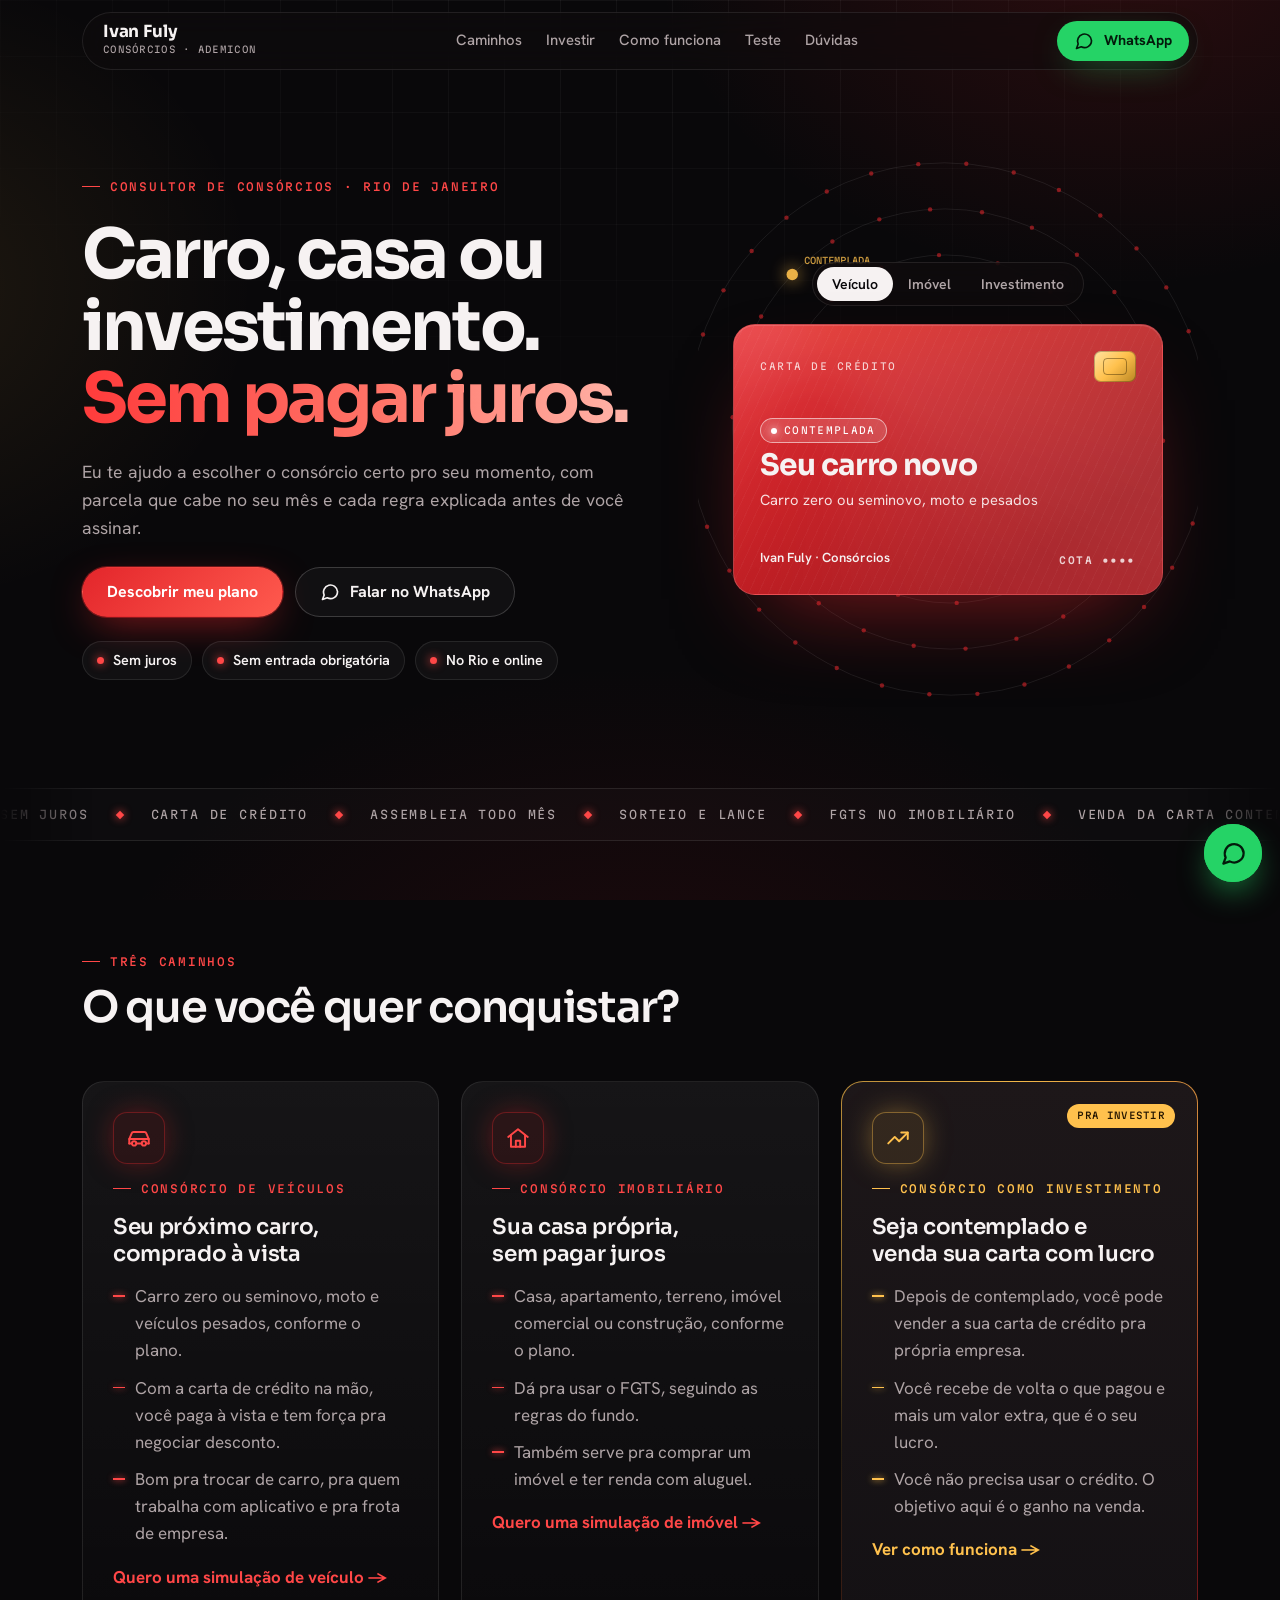
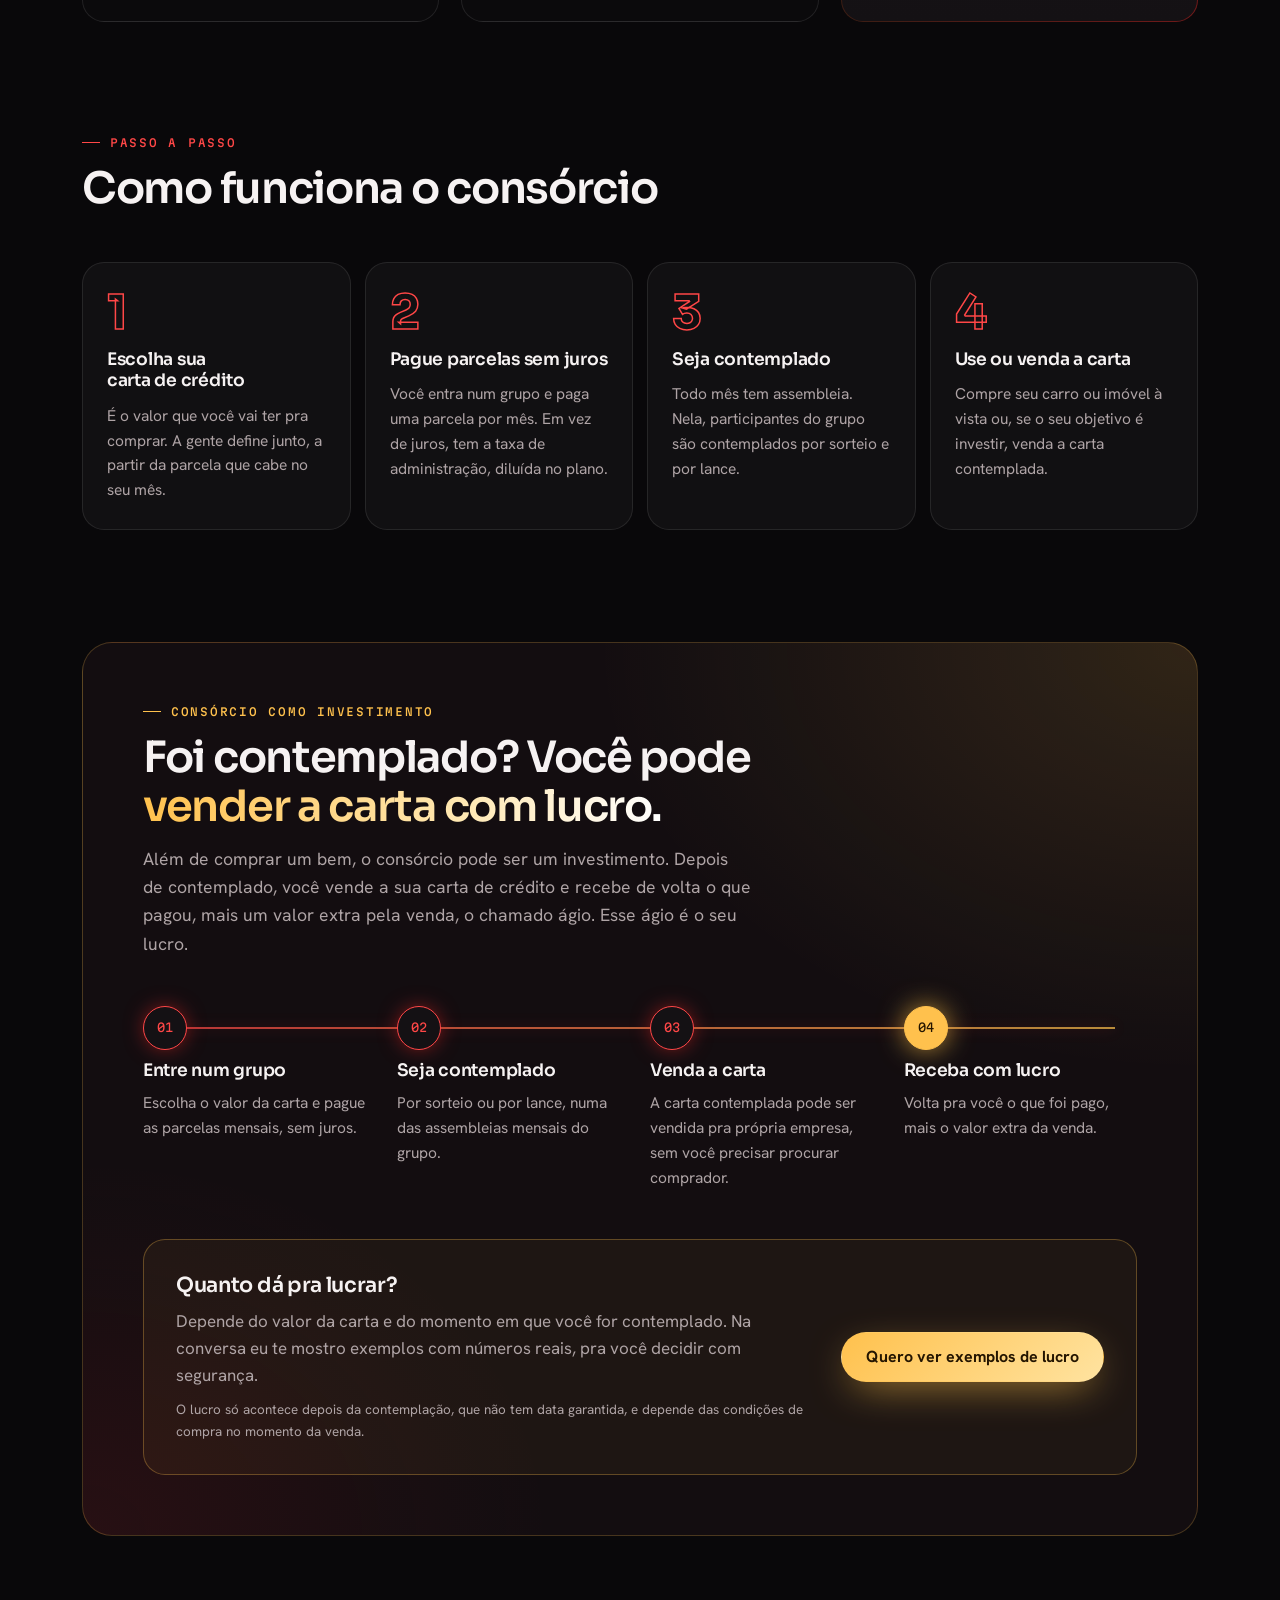
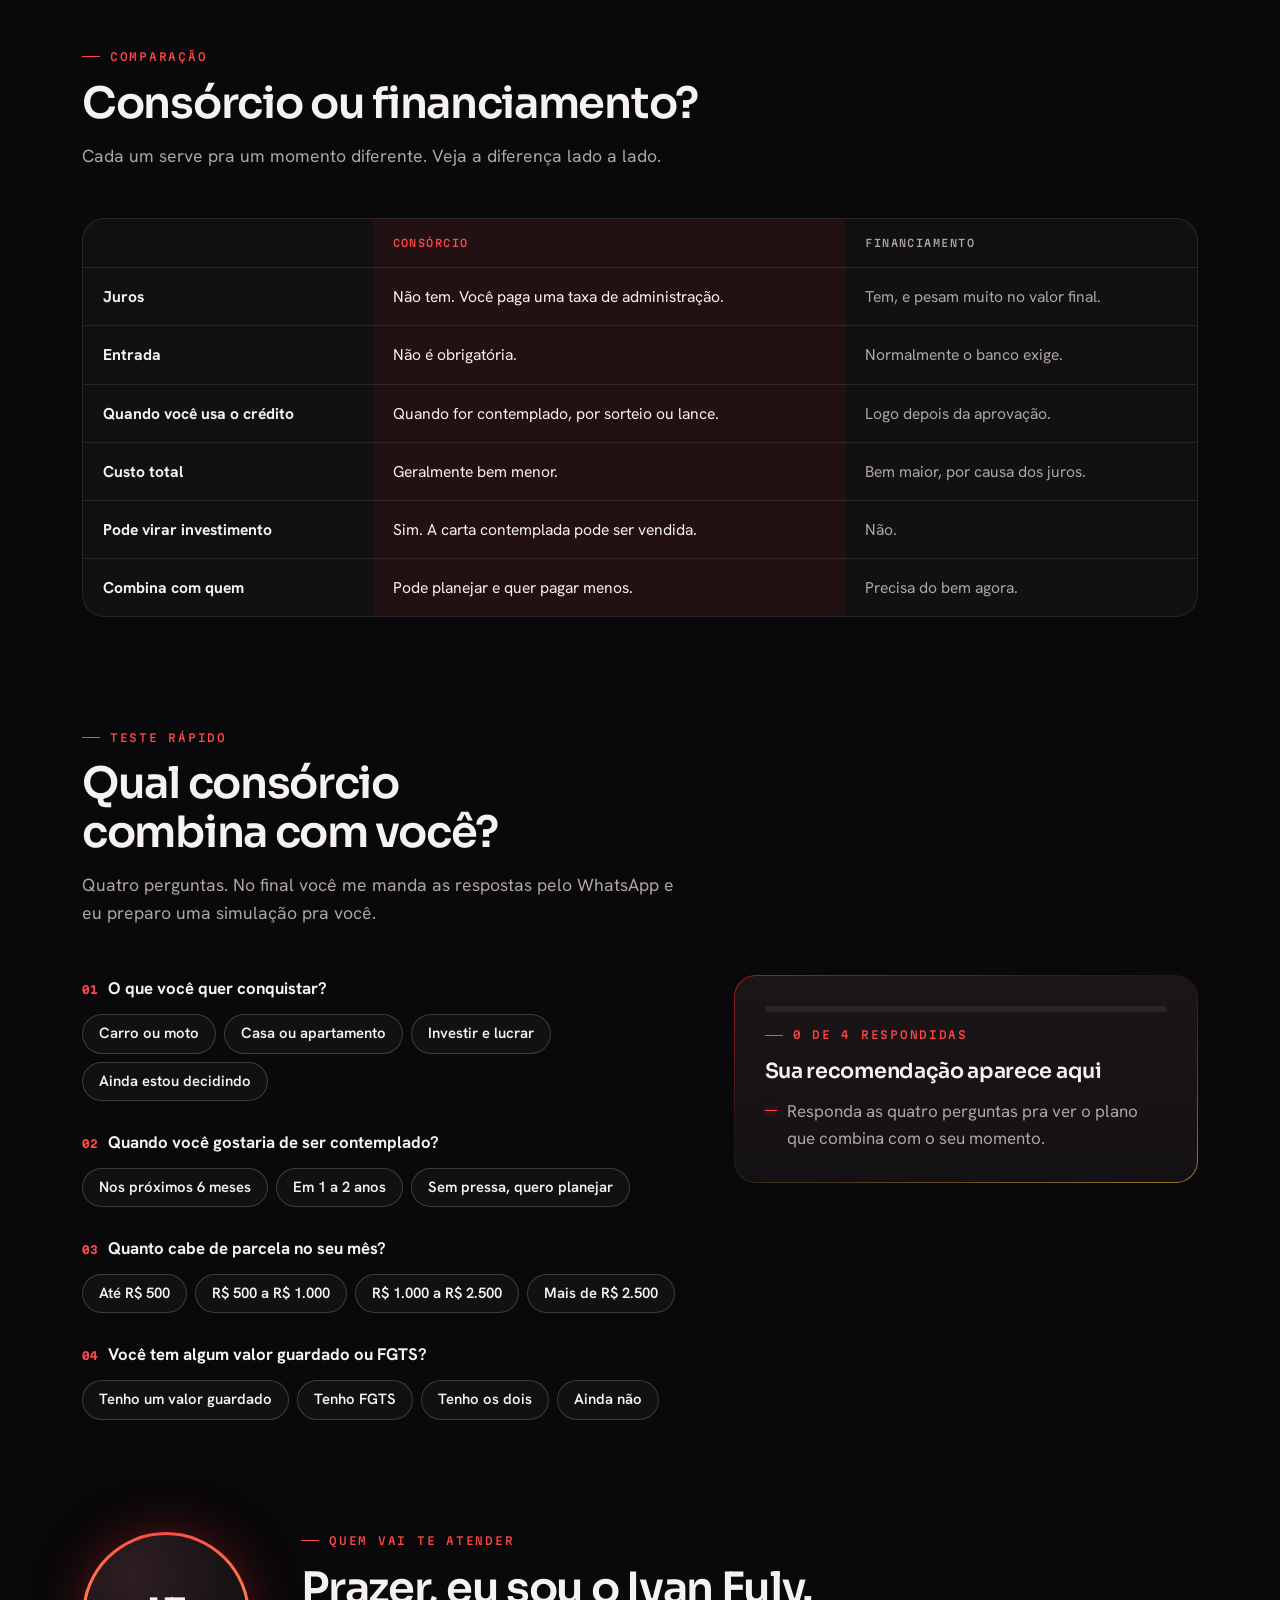
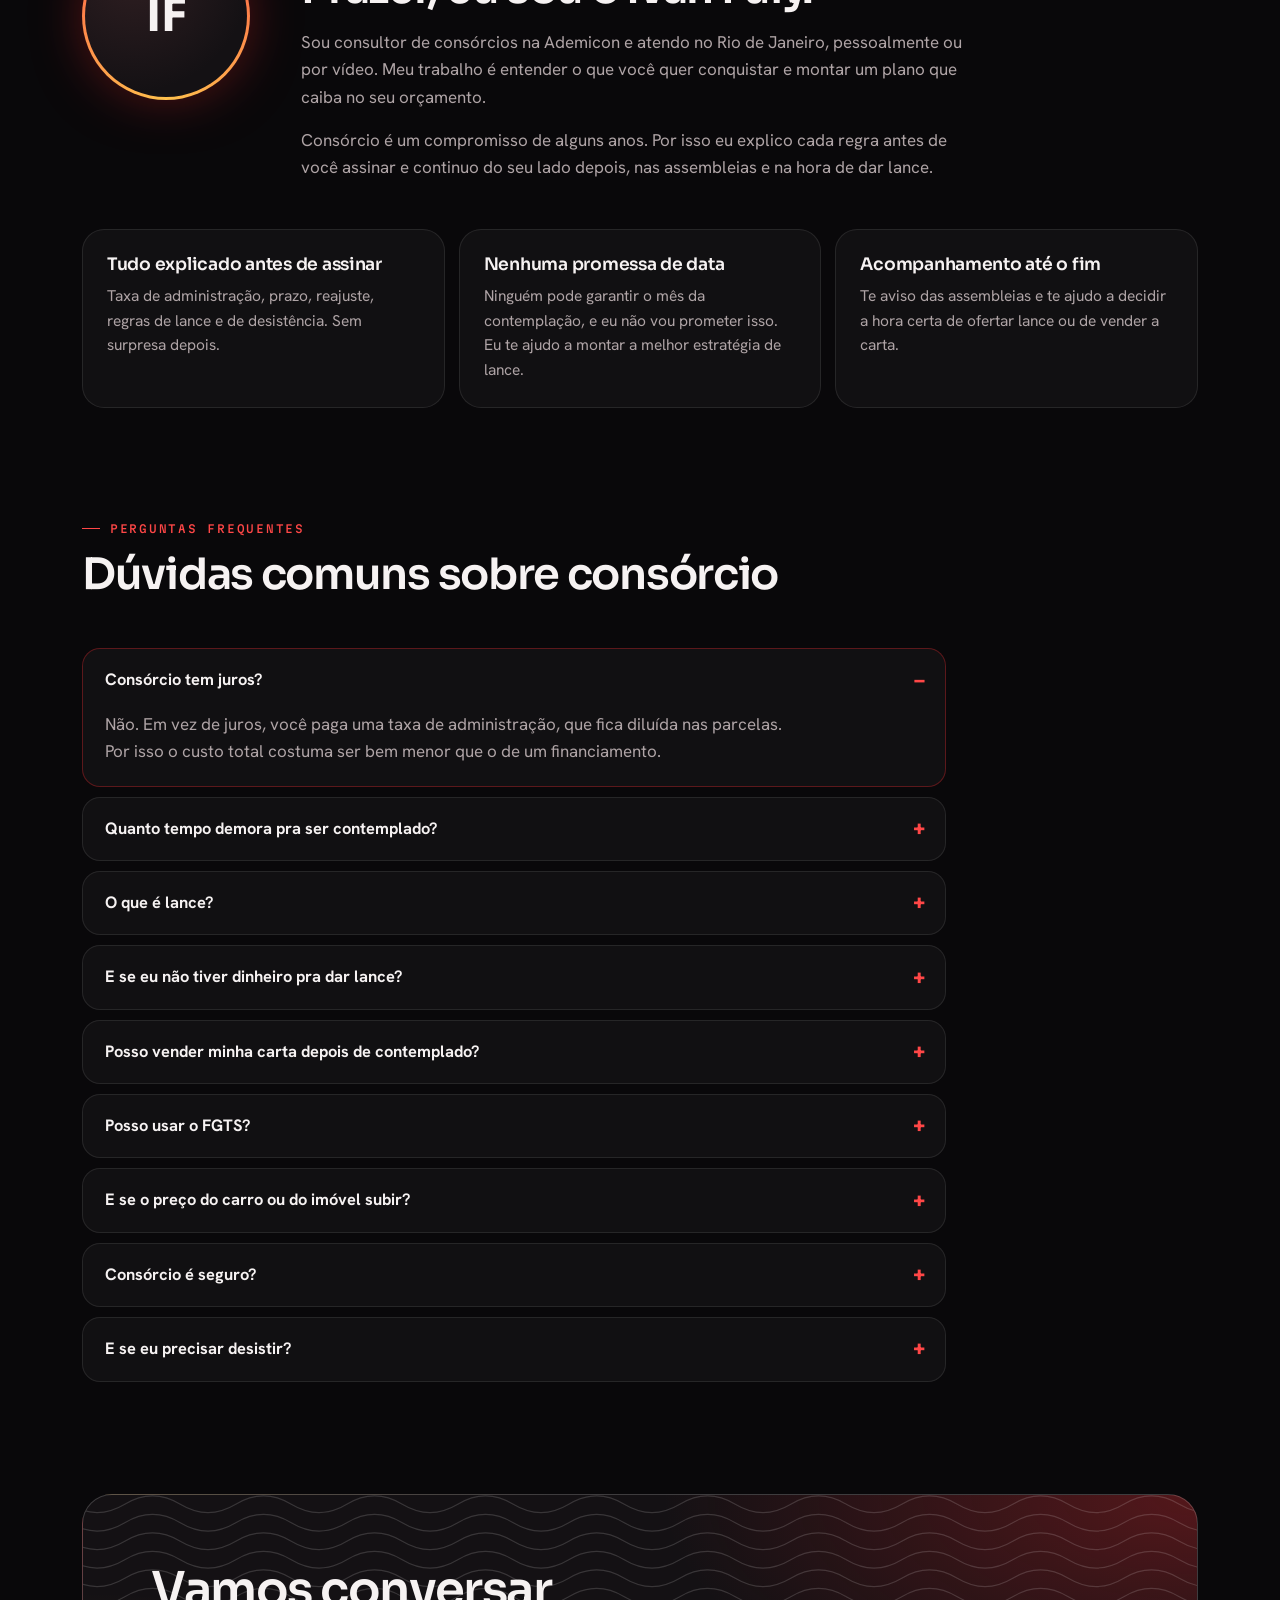
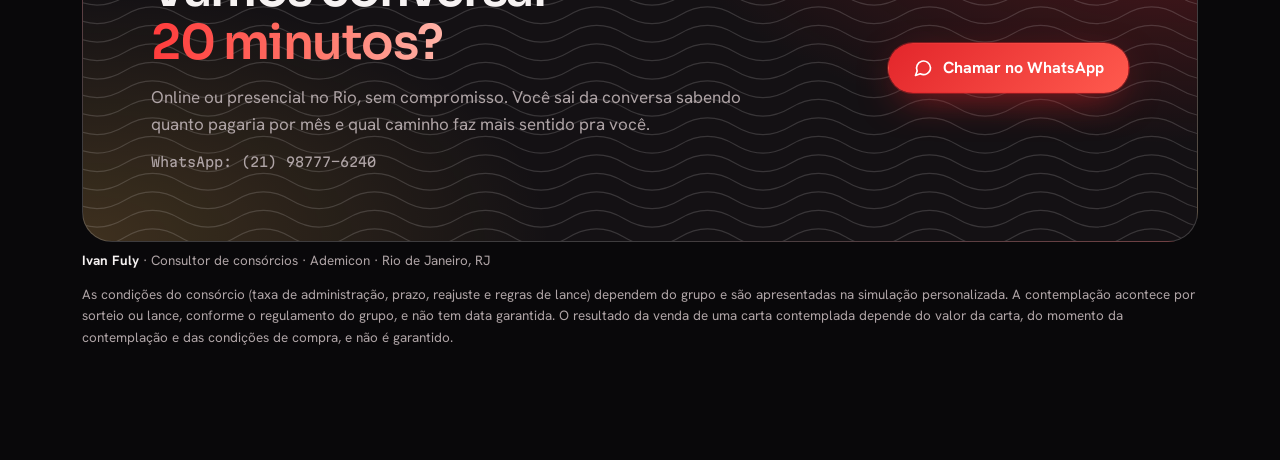
==== index.html @ 3dfee4bc "Aplica as cores da Ademicon no site Troca o ciano pelo vermelho da marca em botoes, titulos, orbitas" ====
<!doctype html>
<html lang="pt-BR">
<head>
<meta charset="utf-8">
<meta name="viewport" content="width=device-width, initial-scale=1, viewport-fit=cover">
<title>Ivan Fuly Consórcios</title>
<meta name="description" content="Consórcio de veículos, imóveis e investimento no Rio de Janeiro, sem juros. Fale com o Ivan Fuly, consultor de consórcios, e descubra o plano certo pra você.">
<link rel="canonical" href="https://ivanfulyconsorcios.com.br/">
<link rel="icon" href="favicon.svg" type="image/svg+xml">
<meta name="theme-color" content="#09080A">
<meta property="og:type" content="website">
<meta property="og:locale" content="pt_BR">
<meta property="og:site_name" content="Ivan Fuly Consórcios">
<meta property="og:url" content="https://ivanfulyconsorcios.com.br/">
<meta property="og:title" content="Ivan Fuly Consórcios">
<meta property="og:description" content="Carro, casa ou investimento. Sem pagar juros. Consórcio com atendimento no Rio de Janeiro e online.">
<meta property="og:image" content="https://ivanfulyconsorcios.com.br/og-image.png">
<meta property="og:image:width" content="1200">
<meta property="og:image:height" content="630">
<meta name="twitter:card" content="summary_large_image">
<link rel="preconnect" href="https://fonts.googleapis.com">
<link rel="preconnect" href="https://fonts.gstatic.com" crossorigin>
<link rel="stylesheet" href="https://fonts.googleapis.com/css2?family=Sora:wght@500;600;700&family=Hanken+Grotesk:wght@400;500;600;700&family=Martian+Mono:wght@400;500&display=swap">
<style>
/* Layout: noite no Rio. Fundo escuro com grade e brilho; no topo, a carta de crédito em holograma com as cotas do grupo orbitando; seções de vidro numa coluna larga. Tema único escuro, por escolha. */
:root {
  color-scheme: dark;
  --bg: #09080A;
  --bg-2: #141114;
  --glass: rgba(255, 255, 255, .035);
  --glass-2: rgba(255, 255, 255, .07);
  --line: rgba(255, 255, 255, .09);
  --line-2: rgba(255, 255, 255, .18);
  --ink: #F6F2F2;
  --muted: #AFA4A6;
  --cyan: #FF4747;
  --cyan-ink: #FFFFFF;
  --gold: #FFC14D;
  --gold-ink: #241500;
  --wa: #25D366;
  --wa-ink: #03190B;
  --grid: rgba(255, 255, 255, .045);

  --display: "Sora", "Segoe UI", system-ui, -apple-system, sans-serif;
  --body: "Hanken Grotesk", system-ui, -apple-system, "Segoe UI", Roboto, sans-serif;
  --mono: "Martian Mono", ui-monospace, Menlo, Consolas, monospace;

  --maxw: 1180px;
  --gutter: clamp(16px, 4vw, 32px);
  --radius: 22px;
}
@property --ang { syntax: "<angle>"; inherits: false; initial-value: 0deg; }

*, *::before, *::after { box-sizing: border-box; }
[hidden] { display: none !important; }
html { scroll-behavior: smooth; }
body {
  margin: 0;
  background: var(--bg);
  color: var(--ink);
  font-family: var(--body);
  font-size: 1.0625rem;
  line-height: 1.6;
  -webkit-font-smoothing: antialiased;
}
.wrap { max-width: var(--maxw); margin-inline: auto; padding-inline: var(--gutter); }
h1, h2, h3 { font-family: var(--display); margin: 0; text-wrap: balance; }
h2 { font-weight: 600; font-size: clamp(1.6rem, 3.6vw, 2.7rem); line-height: 1.12; letter-spacing: -.03em; }
h3 { font-weight: 600; font-size: 1.08rem; line-height: 1.25; letter-spacing: -.015em; }
p { margin: 0; }
a { color: inherit; }
:focus-visible { outline: 2px solid var(--cyan); outline-offset: 3px; border-radius: 8px; }
.vh {
  position: absolute; width: 1px; height: 1px; padding: 0; margin: -1px;
  overflow: hidden; clip: rect(0 0 0 0); white-space: nowrap; border: 0;
}
.mono { font-family: var(--mono); }
.kicker {
  display: inline-flex; align-items: center; gap: 10px;
  font-family: var(--mono); font-size: .68rem; font-weight: 500; letter-spacing: .16em; text-transform: uppercase;
  color: var(--cyan);
}
.kicker::before { content: ""; width: 18px; height: 1px; background: currentColor; }
.lede { color: var(--muted); font-size: 1.1rem; max-width: 38rem; }
.grad {
  background: linear-gradient(92deg, #FF3B3B 0%, #FF7468 55%, #FFB4A8 100%);
  -webkit-background-clip: text; background-clip: text; color: transparent;
}
.grad-ouro {
  background: linear-gradient(92deg, var(--gold) 0%, #FFE7B0 60%, #FFFFFF 100%);
  -webkit-background-clip: text; background-clip: text; color: transparent;
}
section { scroll-margin-top: 96px; }
.sec { padding-block: clamp(56px, 9vw, 112px); }
.sec-head { display: grid; gap: 14px; max-width: 46rem; margin-bottom: clamp(28px, 4vw, 48px); }

/* Céu de fundo */
.sky {
  position: fixed; inset: 0; z-index: 0; pointer-events: none; overflow: hidden;
  background:
    radial-gradient(60vw 45vw at 88% -8%, rgba(232, 38, 43, .16), transparent 62%),
    radial-gradient(45vw 40vw at -8% 32%, rgba(255, 193, 77, .09), transparent 62%),
    radial-gradient(70vw 50vw at 50% 118%, rgba(150, 18, 28, .16), transparent 62%),
    var(--bg);
}
.sky::before {
  content: ""; position: absolute; inset: 0;
  background-image: linear-gradient(var(--grid) 1px, transparent 1px), linear-gradient(90deg, var(--grid) 1px, transparent 1px);
  background-size: 56px 56px;
  -webkit-mask-image: radial-gradient(ellipse 85% 60% at 50% 0%, #000 15%, transparent 80%);
  mask-image: radial-gradient(ellipse 85% 60% at 50% 0%, #000 15%, transparent 80%);
}
header, main, footer { position: relative; z-index: 1; }

/* Botões */
.btn {
  display: inline-flex; align-items: center; justify-content: center; gap: 10px;
  min-height: 50px; padding: 12px 24px; border-radius: 999px; border: 1px solid transparent;
  font-family: var(--body); font-weight: 700; font-size: 1rem; line-height: 1.2;
  text-decoration: none; cursor: pointer;
  transition: transform .2s ease, box-shadow .2s ease;
}
.btn:hover { transform: translateY(-2px); }
.btn svg { width: 20px; height: 20px; flex: none; }
.btn-primary {
  color: var(--cyan-ink);
  background: linear-gradient(135deg, #E3262B, #FF5A4E);
  box-shadow: 0 0 0 1px rgba(232, 38, 43, .4), 0 12px 40px -12px rgba(232, 38, 43, .75);
}
.btn-ghost { color: var(--ink); background: var(--glass); border-color: var(--line-2); }
.btn-ghost:hover { border-color: var(--cyan); }
.btn-wa { color: var(--wa-ink); background: var(--wa); box-shadow: 0 12px 36px -14px rgba(37, 211, 102, .8); }
.btn-gold {
  color: var(--gold-ink);
  background: linear-gradient(135deg, var(--gold), #FFE3A0);
  box-shadow: 0 12px 40px -12px rgba(255, 193, 77, .75);
}
.btn-sm { min-height: 40px; padding: 8px 16px; font-size: .9rem; }

/* Topo */
.top { position: sticky; top: env(safe-area-inset-top, 0px); z-index: 10; padding-block: 12px; }
.top-inner {
  display: flex; align-items: center; justify-content: space-between; gap: 16px;
  padding: 8px 8px 8px 20px; border-radius: 999px; border: 1px solid var(--line);
  background: rgba(16, 12, 14, .62);
  -webkit-backdrop-filter: blur(14px) saturate(140%); backdrop-filter: blur(14px) saturate(140%);
}
.brand { display: grid; gap: 3px; text-decoration: none; }
.brand-name { font-family: var(--display); font-weight: 700; font-size: 1.05rem; letter-spacing: -.01em; line-height: 1; }
.brand-sub { font-family: var(--mono); font-size: .58rem; letter-spacing: .14em; text-transform: uppercase; color: var(--muted); }
.nav { display: flex; gap: 24px; font-size: .93rem; font-weight: 500; color: var(--muted); }
.nav a { text-decoration: none; transition: color .15s ease; }
.nav a:hover { color: var(--ink); }

/* Hero */
.hero {
  display: grid; grid-template-columns: minmax(0, 1.05fr) minmax(0, .95fr);
  gap: clamp(28px, 5vw, 64px); align-items: center;
  padding-block: clamp(32px, 6vw, 88px) clamp(48px, 7vw, 96px);
}
.hero-copy { display: grid; gap: 24px; align-content: start; min-width: 0; }
.hero h1 { font-weight: 700; font-size: clamp(2.2rem, 5.4vw, 4.3rem); line-height: 1.04; letter-spacing: -.04em; }
.hero-ctas { display: flex; flex-wrap: wrap; gap: 12px; }
.pills { display: flex; flex-wrap: wrap; gap: 10px; list-style: none; padding: 0; margin: 0; }
.pills li {
  display: inline-flex; align-items: center; gap: 9px; padding: 7px 14px;
  border: 1px solid var(--line); border-radius: 999px; background: var(--glass);
  font-size: .9rem; font-weight: 600;
}
.pills li::before { content: ""; width: 7px; height: 7px; border-radius: 50%; background: var(--cyan); box-shadow: 0 0 10px var(--cyan); flex: none; }

.visual { position: relative; min-height: clamp(380px, 44vw, 540px); display: grid; grid-template-columns: minmax(0, 1fr); place-items: center; min-width: 0; }
.visual canvas { position: absolute; inset: 0; width: 100%; height: 100%; }
.carta-wrap { position: relative; width: min(100%, 430px); display: grid; grid-template-columns: minmax(0, 1fr); gap: 18px; justify-items: center; }
.modos {
  display: inline-flex; max-width: 100%; padding: 4px; border-radius: 999px; border: 1px solid var(--line);
  background: rgba(16, 12, 14, .7);
  -webkit-backdrop-filter: blur(10px); backdrop-filter: blur(10px);
}
.modos button {
  appearance: none; border: 0; background: transparent; color: var(--muted); cursor: pointer;
  font: 600 .88rem var(--body); padding: 8px 15px; border-radius: 999px; transition: color .15s ease, background-color .15s ease;
}
.modos button:hover { color: var(--ink); }
.modos button[aria-pressed="true"] { background: var(--ink); color: var(--bg); }
.flutua { width: 100%; animation: flutuar 7s ease-in-out infinite; }
@keyframes flutuar { 50% { transform: translateY(-10px); } }
.carta {
  position: relative; width: 100%; max-width: 100%; aspect-ratio: 1.586; overflow: hidden;
  border-radius: 22px; padding: clamp(18px, 3.2vw, 26px);
  display: grid; grid-template-rows: auto 1fr auto;
  background: linear-gradient(145deg, #E8292E 0%, #A3141A 78%);
  border: 1px solid var(--line-2);
  box-shadow: 0 40px 90px -36px rgba(232, 38, 43, .55), inset 0 1px 0 rgba(255, 255, 255, .14);
  transform: perspective(900px) rotateX(var(--rx, 0deg)) rotateY(var(--ry, 0deg));
  transition: transform .25s ease-out, box-shadow .4s ease;
}
.carta.ouro { box-shadow: 0 40px 90px -36px rgba(255, 193, 77, .6), inset 0 1px 0 rgba(255, 255, 255, .14); }
.carta::before {
  content: ""; position: absolute; inset: -45%; pointer-events: none; mix-blend-mode: screen; filter: blur(28px); opacity: .85;
  background: conic-gradient(from 200deg at var(--mx, 35%) var(--my, 30%),
    rgba(255, 255, 255, 0), rgba(255, 255, 255, .22), rgba(255, 193, 77, .18), rgba(255, 255, 255, .14), rgba(255, 255, 255, 0));
}
.carta::after {
  content: ""; position: absolute; inset: 0; pointer-events: none;
  background: repeating-linear-gradient(115deg, rgba(255, 255, 255, .03) 0 1px, transparent 1px 9px);
}
.carta > * { position: relative; z-index: 1; }
.carta-top { display: flex; justify-content: space-between; align-items: center; gap: 12px; }
.carta-top .mono, .carta-base .mono { font-size: .6rem; letter-spacing: .16em; text-transform: uppercase; color: rgba(255, 255, 255, .78); }
.chip-ic {
  width: 42px; height: 31px; border-radius: 7px; position: relative; flex: none;
  background: linear-gradient(135deg, #FFE4A3, #FFC14D 50%, #B98522);
  box-shadow: inset 0 0 0 1px rgba(0, 0, 0, .25);
}
.chip-ic::before { content: ""; position: absolute; inset: 7px 9px; border: 1px solid rgba(60, 40, 0, .45); border-radius: 4px; }
.carta-meio { display: grid; gap: 6px; align-content: center; }
.status {
  justify-self: start; display: inline-flex; align-items: center; gap: 7px;
  font-family: var(--mono); font-size: .6rem; letter-spacing: .14em; text-transform: uppercase;
  color: #FFFFFF; padding: 4px 10px; border: 1px solid rgba(255, 255, 255, .55); border-radius: 999px; background: rgba(255, 255, 255, .14);
}
.status::before { content: ""; width: 6px; height: 6px; border-radius: 50%; background: #FFFFFF; box-shadow: 0 0 8px #FFFFFF; }
.carta-titulo { font-family: var(--display); font-weight: 700; font-size: clamp(1.3rem, 3.4vw, 1.85rem); line-height: 1.1; letter-spacing: -.02em; }
.carta-sub { color: rgba(255, 255, 255, .86); font-size: .92rem; }
.carta-base { display: flex; justify-content: space-between; align-items: end; gap: 12px; font-size: .82rem; font-weight: 600; }
.troca { animation: trocar .45s ease; }
@keyframes trocar { from { opacity: .25; transform: translateY(6px); } }

/* Faixa corrida */
.ticker {
  overflow: hidden; border-block: 1px solid var(--line); background: rgba(255, 255, 255, .02); padding-block: 16px;
  -webkit-mask-image: linear-gradient(90deg, transparent, #000 8%, #000 92%, transparent);
  mask-image: linear-gradient(90deg, transparent, #000 8%, #000 92%, transparent);
}
.ticker-track { display: flex; width: max-content; animation: correr 46s linear infinite; }
.ticker span {
  display: inline-flex; align-items: center; gap: 28px; padding-right: 28px; white-space: nowrap;
  font-family: var(--mono); font-size: .72rem; letter-spacing: .16em; text-transform: uppercase; color: var(--muted);
}
.ticker span::after { content: ""; width: 6px; height: 6px; transform: rotate(45deg); background: var(--cyan); box-shadow: 0 0 8px var(--cyan); }
@keyframes correr { to { transform: translateX(-50%); } }

/* Caminhos */
.caminhos { display: grid; grid-template-columns: repeat(3, minmax(0, 1fr)); gap: clamp(14px, 2vw, 22px); }
.caminho {
  position: relative; min-width: 0; display: grid; gap: 16px; align-content: start;
  padding: clamp(24px, 2.6vw, 30px); border-radius: var(--radius); border: 1px solid var(--line);
  background: linear-gradient(180deg, rgba(255, 255, 255, .055), rgba(255, 255, 255, .012));
  transition: transform .25s ease, border-color .25s ease;
}
.caminho:hover { transform: translateY(-4px); border-color: var(--line-2); }
.caminho h3 { font-size: clamp(1.15rem, 1.8vw, 1.35rem); }
.ic {
  width: 52px; height: 52px; border-radius: 14px; display: grid; place-items: center;
  color: var(--cyan); background: rgba(232, 38, 43, .1); border: 1px solid rgba(232, 38, 43, .35);
  box-shadow: 0 0 30px -6px rgba(232, 38, 43, .55);
}
.ic svg { width: 26px; height: 26px; fill: none; stroke: currentColor; stroke-width: 1.8; stroke-linecap: round; stroke-linejoin: round; }
.caminho--ouro {
  border: 1px solid transparent;
  background:
    linear-gradient(180deg, #1D1719, #141114) padding-box,
    conic-gradient(from var(--ang), rgba(255, 193, 77, .95), rgba(232, 38, 43, .55), rgba(255, 193, 77, .12), rgba(255, 193, 77, .95)) border-box;
  animation: girar 7s linear infinite;
}
.caminho--ouro:hover { border-color: transparent; }
.caminho--ouro .ic { color: var(--gold); background: rgba(255, 193, 77, .1); border-color: rgba(255, 193, 77, .4); box-shadow: 0 0 30px -6px rgba(255, 193, 77, .6); }
.caminho--ouro .kicker { color: var(--gold); }
@keyframes girar { to { --ang: 360deg; } }
.selo {
  position: absolute; top: 22px; right: 22px;
  font-family: var(--mono); font-size: .58rem; letter-spacing: .14em; text-transform: uppercase;
  padding: 5px 10px; border-radius: 999px; background: var(--gold); color: var(--gold-ink); font-weight: 500;
}
.lista { margin: 0; padding: 0; list-style: none; display: grid; gap: 10px; color: var(--muted); }
.lista li { position: relative; padding-left: 22px; }
.lista li::before { content: ""; position: absolute; left: 0; top: .72em; width: 12px; height: 1.5px; background: var(--cyan); box-shadow: 0 0 6px var(--cyan); }
.caminho--ouro .lista li::before { background: var(--gold); box-shadow: 0 0 6px var(--gold); }
.caminho > a { font-weight: 700; color: var(--cyan); text-decoration: none; }
.caminho > a:hover { text-decoration: underline; text-underline-offset: 3px; }
.caminho--ouro > a { color: var(--gold); }

/* Como funciona */
.passos { list-style: none; padding: 0; margin: 0; display: grid; grid-template-columns: repeat(4, minmax(0, 1fr)); gap: 14px; }
.passo {
  min-width: 0; display: grid; gap: 12px; align-content: start; padding: 26px 24px;
  border-radius: var(--radius); border: 1px solid var(--line); background: var(--glass);
}
.passo-n { font-family: var(--display); font-weight: 700; font-size: 3rem; line-height: 1; color: transparent; -webkit-text-stroke: 1.5px var(--cyan); }
.passo p { color: var(--muted); font-size: .97rem; }

/* Investimento */
.invest {
  position: relative; padding: clamp(28px, 5vw, 60px); border-radius: 30px; overflow: hidden;
  border: 1px solid rgba(255, 193, 77, .22);
  background:
    radial-gradient(90% 80% at 100% 0%, rgba(255, 193, 77, .13), transparent 60%),
    radial-gradient(70% 70% at 0% 100%, rgba(232, 38, 43, .1), transparent 60%),
    rgba(22, 16, 18, .78);
}
.invest .kicker { color: var(--gold); }
.fluxo { list-style: none; padding: 0; margin: 0; display: grid; grid-template-columns: repeat(4, minmax(0, 1fr)); gap: 20px; position: relative; }
.fluxo::before {
  content: ""; position: absolute; left: 22px; right: 22px; top: 21px; height: 2px;
  background: linear-gradient(90deg, var(--cyan), var(--gold)); opacity: .7; box-shadow: 0 0 14px rgba(232, 38, 43, .5);
}
.fluxo li { position: relative; min-width: 0; display: grid; gap: 10px; align-content: start; }
.no {
  width: 44px; height: 44px; border-radius: 50%; display: grid; place-items: center;
  font-family: var(--mono); font-size: .74rem; color: var(--cyan);
  background: var(--bg-2); border: 1px solid var(--cyan); box-shadow: 0 0 22px -4px rgba(232, 38, 43, .75);
}
.fluxo .fim .no { color: var(--gold-ink); background: var(--gold); border-color: var(--gold); box-shadow: 0 0 28px -2px rgba(255, 193, 77, .85); }
.fluxo p { color: var(--muted); font-size: .97rem; }
.lucro {
  margin-top: clamp(32px, 4vw, 48px); display: grid; grid-template-columns: minmax(0, 1fr) auto; gap: 24px; align-items: center;
  padding: clamp(22px, 3vw, 32px); border-radius: var(--radius);
  border: 1px solid rgba(255, 193, 77, .3); background: rgba(255, 193, 77, .05);
}
.lucro > div { display: grid; gap: 10px; max-width: 46rem; }
.lucro h3 { font-size: 1.3rem; }
.lucro p { color: var(--muted); }
.lucro .fine { font-size: .84rem; }

/* Comparação */
.tabela-wrap { overflow-x: auto; border-radius: var(--radius); border: 1px solid var(--line); background: var(--glass); }
table { width: 100%; border-collapse: collapse; font-size: .98rem; }
th, td { text-align: left; padding: 16px 20px; vertical-align: top; border-bottom: 1px solid var(--line); }
tbody tr:last-child th, tbody tr:last-child td { border-bottom: 0; }
thead th { font-family: var(--mono); font-size: .64rem; font-weight: 500; letter-spacing: .14em; text-transform: uppercase; color: var(--muted); }
tbody th { font-weight: 700; width: 26%; }
tbody td { color: var(--muted); }
.col-cons { background: rgba(232, 38, 43, .07); }
tbody .col-cons { color: var(--ink); }
thead .col-cons { color: var(--cyan); }

/* Teste */
.quiz { display: grid; grid-template-columns: minmax(0, 1.3fr) minmax(0, 1fr); gap: clamp(28px, 4vw, 48px); align-items: start; }
.perguntas { display: grid; gap: 28px; }
.perguntas fieldset { border: 0; padding: 0; margin: 0; min-width: 0; }
.perguntas legend { font-weight: 700; font-size: 1.05rem; padding: 0; margin-bottom: 12px; }
.perguntas legend .n { font-family: var(--mono); font-size: .68rem; color: var(--cyan); margin-right: 10px; }
.chips { display: flex; flex-wrap: wrap; gap: 8px; }
.chip label {
  display: inline-block; padding: 9px 16px; border-radius: 999px; border: 1px solid var(--line-2); background: var(--glass);
  font-weight: 600; font-size: .93rem; line-height: 1.3; cursor: pointer;
  transition: border-color .15s ease, background-color .15s ease, box-shadow .15s ease;
}
.chip label:hover { border-color: var(--cyan); }
.chip input:checked + label { border-color: var(--cyan); background: rgba(232, 38, 43, .13); box-shadow: 0 0 22px -6px rgba(232, 38, 43, .85); }
.chip input:focus-visible + label { outline: 2px solid var(--cyan); outline-offset: 3px; }
.recomendacao {
  position: sticky; top: calc(100px + env(safe-area-inset-top, 0px)); min-width: 0;
  display: grid; gap: 14px; padding: clamp(22px, 3vw, 30px); border-radius: var(--radius);
  border: 1px solid transparent;
  background:
    linear-gradient(180deg, #1B1517, #141114) padding-box,
    linear-gradient(160deg, rgba(232, 38, 43, .7), rgba(255, 255, 255, .06) 45%, rgba(255, 193, 77, .6)) border-box;
}
.recomendacao h3 { font-size: 1.3rem; }
.progresso { height: 6px; border-radius: 99px; overflow: hidden; background: var(--glass-2); }
.progresso span { display: block; height: 100%; width: 0; background: linear-gradient(90deg, var(--cyan), var(--gold)); transition: width .3s ease; }

/* Sobre */
.sobre { display: grid; grid-template-columns: auto minmax(0, 1fr); gap: clamp(22px, 4vw, 52px); align-items: start; }
.avatar {
  width: clamp(104px, 14vw, 168px); max-width: 100%; aspect-ratio: 1; border-radius: 50%;
  display: grid; place-items: center; font-family: var(--display); font-weight: 700; font-size: clamp(1.8rem, 3.6vw, 3rem);
  border: 3px solid transparent;
  background:
    radial-gradient(circle at 30% 25%, #2E1E21, #141114 70%) padding-box,
    conic-gradient(from var(--ang), var(--cyan), var(--gold), var(--cyan)) border-box;
  box-shadow: 0 0 60px -14px rgba(232, 38, 43, .6);
  animation: girar 8s linear infinite;
}
.sobre-texto { display: grid; gap: 16px; max-width: 42rem; }
.sobre-texto p:not(.kicker) { color: var(--muted); }
.compromissos { display: grid; grid-template-columns: repeat(3, minmax(0, 1fr)); gap: 14px; margin: clamp(32px, 4vw, 48px) 0 0; padding: 0; list-style: none; }
.compromissos li { display: grid; gap: 8px; align-content: start; padding: 24px; border-radius: var(--radius); border: 1px solid var(--line); background: var(--glass); }
.compromissos p { color: var(--muted); font-size: .97rem; }

/* Dúvidas */
.faq { display: grid; gap: 10px; max-width: 54rem; }
.faq details { border-radius: 18px; border: 1px solid var(--line); background: var(--glass); transition: border-color .2s ease; }
.faq details[open] { border-color: rgba(232, 38, 43, .35); }
.faq summary { list-style: none; cursor: pointer; position: relative; padding: 18px 56px 18px 22px; font-weight: 700; font-size: 1.03rem; }
.faq summary::-webkit-details-marker { display: none; }
.faq summary::after {
  content: "+"; position: absolute; right: 20px; top: 50%; transform: translateY(-50%);
  font-family: var(--display); font-size: 1.3rem; line-height: 1; color: var(--cyan);
}
.faq details[open] summary::after { content: "–"; }
.faq details p { padding: 0 22px 20px; color: var(--muted); max-width: 46rem; }

/* Chamada final */
.cta-final {
  position: relative; overflow: hidden; border-radius: 30px; border: 1px solid var(--line-2);
  padding: clamp(30px, 5.5vw, 68px); display: grid; grid-template-columns: minmax(0, 1fr) auto; gap: 28px; align-items: center;
  background:
    radial-gradient(80% 120% at 100% 0%, rgba(232, 38, 43, .3), transparent 60%),
    radial-gradient(70% 120% at 0% 100%, rgba(255, 193, 77, .18), transparent 60%),
    var(--bg-2);
}
.cta-final .ondas { position: absolute; inset: 0; width: 100%; height: 100%; opacity: .16; pointer-events: none; }
.ondas path { fill: none; stroke: var(--ink); stroke-width: 1.2; }
.cta-texto { position: relative; display: grid; gap: 14px; max-width: 40rem; }
.cta-texto h2 { font-size: clamp(1.7rem, 4vw, 3rem); }
.cta-texto p { color: var(--muted); }
.cta-final .btn { position: relative; }
.numero { font-family: var(--mono); font-size: .82rem; color: var(--ink); user-select: all; }

/* Rodapé */
.rodape { padding-block: 8px 112px; display: grid; gap: 12px; color: var(--muted); font-size: .84rem; }
.rodape strong { color: var(--ink); }

/* WhatsApp flutuante e aviso */
.wa-float {
  position: fixed; z-index: 20;
  right: calc(18px + env(safe-area-inset-right, 0px));
  bottom: calc(18px + env(safe-area-inset-bottom, 0px));
  width: 58px; height: 58px; border-radius: 50%; display: grid; place-items: center;
  color: var(--wa-ink); background: var(--wa); box-shadow: 0 14px 34px -10px rgba(37, 211, 102, .8);
}
.wa-float::before { content: ""; position: absolute; inset: 0; border-radius: 50%; border: 2px solid var(--wa); animation: pulso 2.6s ease-out infinite; }
.wa-float svg { width: 27px; height: 27px; }
@keyframes pulso { from { transform: scale(1); opacity: .7; } to { transform: scale(1.55); opacity: 0; } }
.toast {
  position: fixed; z-index: 30; left: 50%; transform: translateX(-50%);
  bottom: calc(92px + env(safe-area-inset-bottom, 0px)); max-width: calc(100% - 32px);
  padding: 12px 18px; border-radius: 14px; border: 1px solid var(--line-2);
  background: #1B1517; color: var(--ink); font-weight: 600; font-size: .95rem; text-align: center;
}

@media (max-width: 980px) {
  .nav { display: none; }
  .caminhos { grid-template-columns: minmax(0, 1fr); }
  .passos { grid-template-columns: repeat(2, minmax(0, 1fr)); }
  .compromissos { grid-template-columns: minmax(0, 1fr); }
}
@media (max-width: 880px) {
  .hero, .quiz { grid-template-columns: minmax(0, 1fr); }
  .recomendacao { position: static; }
  .fluxo { grid-template-columns: minmax(0, 1fr); gap: 26px; }
  .fluxo::before {
    left: 21px; right: auto; top: 22px; bottom: 22px; width: 2px; height: auto;
    background: linear-gradient(180deg, var(--cyan), var(--gold));
  }
  .fluxo li { grid-template-columns: 44px minmax(0, 1fr); column-gap: 18px; row-gap: 6px; }
  .fluxo li .no { grid-row: span 2; }
}
@media (max-width: 760px) {
  .lucro, .cta-final { grid-template-columns: minmax(0, 1fr); justify-items: start; }
}
@media (max-width: 560px) {
  .sobre { grid-template-columns: minmax(0, 1fr); }
  .passos { grid-template-columns: minmax(0, 1fr); }
  th, td { padding: 12px; }
  table { font-size: .92rem; }
  .brand-sub { display: none; }
  .visual { min-height: 360px; }
  .modos button { padding: 8px 11px; font-size: .84rem; }
}
@media (prefers-reduced-motion: reduce) {
  html { scroll-behavior: auto; }
  *, *::before, *::after { animation: none !important; transition: none !important; }
}
</style>
</head>
<body>

<svg width="0" height="0" style="position:absolute" aria-hidden="true" focusable="false">
  <symbol id="i-chat" viewBox="0 0 24 24">
    <path d="M21 11.5a8.4 8.4 0 0 1-12.3 7.5L3 21l2-5.4A8.4 8.4 0 1 1 21 11.5z" fill="none" stroke="currentColor" stroke-width="2" stroke-linecap="round" stroke-linejoin="round"/>
  </symbol>
</svg>

<div class="sky" aria-hidden="true"></div>

<header class="wrap top">
  <div class="top-inner">
    <a class="brand" href="#inicio">
      <span class="brand-name">Ivan Fuly</span>
      <span class="brand-sub">Consórcios · Ademicon</span>
    </a>
    <nav class="nav" aria-label="Seções">
      <a href="#caminhos">Caminhos</a>
      <a href="#investir">Investir</a>
      <a href="#como">Como funciona</a>
      <a href="#quiz">Teste</a>
      <a href="#duvidas">Dúvidas</a>
    </nav>
    <a class="btn btn-wa btn-sm" data-wa="geral" href="#contato"><svg aria-hidden="true"><use href="#i-chat"/></svg>WhatsApp</a>
  </div>
</header>

<main id="inicio">
  <section class="wrap hero">
    <div class="hero-copy">
      <p class="kicker">Consultor de consórcios · Rio de Janeiro</p>
      <h1>Carro, casa ou investimento. <span class="grad">Sem pagar juros.</span></h1>
      <p class="lede">Eu te ajudo a escolher o consórcio certo pro seu momento, com parcela que cabe no seu mês e cada regra explicada antes de você assinar.</p>
      <div class="hero-ctas">
        <a class="btn btn-primary" href="#quiz">Descobrir meu plano</a>
        <a class="btn btn-ghost" data-wa="geral" href="#contato"><svg aria-hidden="true"><use href="#i-chat"/></svg>Falar no WhatsApp</a>
      </div>
      <ul class="pills">
        <li>Sem juros</li>
        <li>Sem entrada obrigatória</li>
        <li>No Rio e online</li>
      </ul>
    </div>

    <div class="visual">
      <canvas id="orbita" aria-hidden="true"></canvas>
      <div class="carta-wrap">
        <div class="modos" aria-label="Tipo de consórcio">
          <button type="button" data-modo="veiculo" aria-pressed="true">Veículo</button>
          <button type="button" data-modo="imovel" aria-pressed="false">Imóvel</button>
          <button type="button" data-modo="investir" aria-pressed="false">Investimento</button>
        </div>
        <div class="flutua">
          <div class="carta" id="carta">
            <div class="carta-top">
              <span class="mono">Carta de crédito</span>
              <span class="chip-ic" aria-hidden="true"></span>
            </div>
            <div class="carta-meio" id="cartaMeio">
              <span class="status">Contemplada</span>
              <strong class="carta-titulo" id="cartaTitulo">Seu carro novo</strong>
              <span class="carta-sub" id="cartaSub">Carro zero ou seminovo, moto e pesados</span>
            </div>
            <div class="carta-base">
              <span>Ivan Fuly · Consórcios</span>
              <span class="mono" aria-hidden="true">Cota ••••</span>
            </div>
          </div>
        </div>
      </div>
    </div>
  </section>

  <div class="ticker" aria-hidden="true">
    <div class="ticker-track">
      <span>Sem juros</span><span>Carta de crédito</span><span>Assembleia todo mês</span><span>Sorteio e lance</span><span>FGTS no imobiliário</span><span>Venda da carta contemplada</span><span>Atendimento no Rio e online</span>
      <span>Sem juros</span><span>Carta de crédito</span><span>Assembleia todo mês</span><span>Sorteio e lance</span><span>FGTS no imobiliário</span><span>Venda da carta contemplada</span><span>Atendimento no Rio e online</span>
    </div>
  </div>

  <section class="wrap sec" id="caminhos">
    <div class="sec-head">
      <p class="kicker">Três caminhos</p>
      <h2>O que você quer conquistar?</h2>
    </div>
    <div class="caminhos">
      <article class="caminho">
        <span class="ic" aria-hidden="true"><svg viewBox="0 0 24 24"><path d="M3 17v-4l2.2-5.2A2 2 0 0 1 7 6.5h10a2 2 0 0 1 1.8 1.3L21 13v4"/><path d="M3 13h18"/><path d="M3 17h2.5M9.5 17h5M18.5 17H21"/><circle cx="7.5" cy="17" r="2"/><circle cx="16.5" cy="17" r="2"/></svg></span>
        <p class="kicker">Consórcio de veículos</p>
        <h3>Seu próximo carro, comprado à vista</h3>
        <ul class="lista">
          <li>Carro zero ou seminovo, moto e veículos pesados, conforme o plano.</li>
          <li>Com a carta de crédito na mão, você paga à vista e tem força pra negociar desconto.</li>
          <li>Bom pra trocar de carro, pra quem trabalha com aplicativo e pra frota de empresa.</li>
        </ul>
        <a data-wa="veiculo" href="#contato">Quero uma simulação de veículo →</a>
      </article>
      <article class="caminho">
        <span class="ic" aria-hidden="true"><svg viewBox="0 0 24 24"><path d="M3 11 12 4l9 7"/><path d="M5.5 9.5V20h13V9.5"/><path d="M10 20v-5.5h4V20"/></svg></span>
        <p class="kicker">Consórcio imobiliário</p>
        <h3>Sua casa própria, sem pagar juros</h3>
        <ul class="lista">
          <li>Casa, apartamento, terreno, imóvel comercial ou construção, conforme o plano.</li>
          <li>Dá pra usar o FGTS, seguindo as regras do fundo.</li>
          <li>Também serve pra comprar um imóvel e ter renda com aluguel.</li>
        </ul>
        <a data-wa="imovel" href="#contato">Quero uma simulação de imóvel →</a>
      </article>
      <article class="caminho caminho--ouro">
        <span class="selo">Pra investir</span>
        <span class="ic" aria-hidden="true"><svg viewBox="0 0 24 24"><path d="M3 17l6-6 4 4 8-8"/><path d="M15 7h6v6"/></svg></span>
        <p class="kicker">Consórcio como investimento</p>
        <h3>Seja contemplado e venda sua carta com lucro</h3>
        <ul class="lista">
          <li>Depois de contemplado, você pode vender a sua carta de crédito pra própria empresa.</li>
          <li>Você recebe de volta o que pagou e mais um valor extra, que é o seu lucro.</li>
          <li>Você não precisa usar o crédito. O objetivo aqui é o ganho na venda.</li>
        </ul>
        <a href="#investir">Ver como funciona →</a>
      </article>
    </div>
  </section>

  <section class="wrap" id="como">
    <div class="sec-head">
      <p class="kicker">Passo a passo</p>
      <h2>Como funciona o consórcio</h2>
    </div>
    <ol class="passos">
      <li class="passo">
        <span class="passo-n" aria-hidden="true">1</span>
        <h3>Escolha sua carta de crédito</h3>
        <p>É o valor que você vai ter pra comprar. A gente define junto, a partir da parcela que cabe no seu mês.</p>
      </li>
      <li class="passo">
        <span class="passo-n" aria-hidden="true">2</span>
        <h3>Pague parcelas sem juros</h3>
        <p>Você entra num grupo e paga uma parcela por mês. Em vez de juros, tem a taxa de administração, diluída no plano.</p>
      </li>
      <li class="passo">
        <span class="passo-n" aria-hidden="true">3</span>
        <h3>Seja contemplado</h3>
        <p>Todo mês tem assembleia. Nela, participantes do grupo são contemplados por sorteio e por lance.</p>
      </li>
      <li class="passo">
        <span class="passo-n" aria-hidden="true">4</span>
        <h3>Use ou venda a carta</h3>
        <p>Compre seu carro ou imóvel à vista ou, se o seu objetivo é investir, venda a carta contemplada.</p>
      </li>
    </ol>
  </section>

  <section class="wrap sec" id="investir">
    <div class="invest">
      <div class="sec-head">
        <p class="kicker">Consórcio como investimento</p>
        <h2>Foi contemplado? Você pode <span class="grad-ouro">vender a carta com lucro.</span></h2>
        <p class="lede">Além de comprar um bem, o consórcio pode ser um investimento. Depois de contemplado, você vende a sua carta de crédito e recebe de volta o que pagou, mais um valor extra pela venda, o chamado ágio. Esse ágio é o seu lucro.</p>
      </div>
      <ol class="fluxo">
        <li><span class="no">01</span><h3>Entre num grupo</h3><p>Escolha o valor da carta e pague as parcelas mensais, sem juros.</p></li>
        <li><span class="no">02</span><h3>Seja contemplado</h3><p>Por sorteio ou por lance, numa das assembleias mensais do grupo.</p></li>
        <li><span class="no">03</span><h3>Venda a carta</h3><p>A carta contemplada pode ser vendida pra própria empresa, sem você precisar procurar comprador.</p></li>
        <li class="fim"><span class="no">04</span><h3>Receba com lucro</h3><p>Volta pra você o que foi pago, mais o valor extra da venda.</p></li>
      </ol>
      <div class="lucro">
        <div>
          <h3>Quanto dá pra lucrar?</h3>
          <p>Depende do valor da carta e do momento em que você for contemplado. Na conversa eu te mostro exemplos com números reais, pra você decidir com segurança.</p>
          <p class="fine">O lucro só acontece depois da contemplação, que não tem data garantida, e depende das condições de compra no momento da venda.</p>
        </div>
        <a class="btn btn-gold" data-wa="investir" href="#contato">Quero ver exemplos de lucro</a>
      </div>
    </div>
  </section>

  <section class="wrap" id="comparar">
    <div class="sec-head">
      <p class="kicker">Comparação</p>
      <h2>Consórcio ou financiamento?</h2>
      <p class="lede">Cada um serve pra um momento diferente. Veja a diferença lado a lado.</p>
    </div>
    <div class="tabela-wrap">
      <table>
        <thead>
          <tr>
            <th scope="col"><span class="vh">Item</span></th>
            <th scope="col" class="col-cons">Consórcio</th>
            <th scope="col">Financiamento</th>
          </tr>
        </thead>
        <tbody>
          <tr><th scope="row">Juros</th><td class="col-cons">Não tem. Você paga uma taxa de administração.</td><td>Tem, e pesam muito no valor final.</td></tr>
          <tr><th scope="row">Entrada</th><td class="col-cons">Não é obrigatória.</td><td>Normalmente o banco exige.</td></tr>
          <tr><th scope="row">Quando você usa o crédito</th><td class="col-cons">Quando for contemplado, por sorteio ou lance.</td><td>Logo depois da aprovação.</td></tr>
          <tr><th scope="row">Custo total</th><td class="col-cons">Geralmente bem menor.</td><td>Bem maior, por causa dos juros.</td></tr>
          <tr><th scope="row">Pode virar investimento</th><td class="col-cons">Sim. A carta contemplada pode ser vendida.</td><td>Não.</td></tr>
          <tr><th scope="row">Combina com quem</th><td class="col-cons">Pode planejar e quer pagar menos.</td><td>Precisa do bem agora.</td></tr>
        </tbody>
      </table>
    </div>
  </section>

  <section class="wrap sec" id="quiz">
    <div class="sec-head">
      <p class="kicker">Teste rápido</p>
      <h2>Qual consórcio combina com você?</h2>
      <p class="lede">Quatro perguntas. No final você me manda as respostas pelo WhatsApp e eu preparo uma simulação pra você.</p>
    </div>
    <div class="quiz">
      <form class="perguntas" id="perguntas"></form>
      <aside class="recomendacao" aria-live="polite">
        <div class="progresso" aria-hidden="true"><span id="progBar"></span></div>
        <p class="kicker" id="progTxt">0 de 4 respondidas</p>
        <h3 id="recTitulo">Sua recomendação aparece aqui</h3>
        <ul class="lista" id="recLista">
          <li>Responda as quatro perguntas pra ver o plano que combina com o seu momento.</li>
        </ul>
        <a class="btn btn-wa" id="recBtn" data-wa="quiz" href="#contato" hidden><svg aria-hidden="true"><use href="#i-chat"/></svg>Mandar respostas pro Ivan</a>
      </aside>
    </div>
  </section>

  <section class="wrap" id="sobre">
    <div class="sobre">
      <div class="avatar" aria-hidden="true">IF</div>
      <div class="sobre-texto">
        <p class="kicker">Quem vai te atender</p>
        <h2>Prazer, eu sou o Ivan Fuly.</h2>
        <p>Sou consultor de consórcios na Ademicon e atendo no Rio de Janeiro, pessoalmente ou por vídeo. Meu trabalho é entender o que você quer conquistar e montar um plano que caiba no seu orçamento.</p>
        <p>Consórcio é um compromisso de alguns anos. Por isso eu explico cada regra antes de você assinar e continuo do seu lado depois, nas assembleias e na hora de dar lance.</p>
      </div>
    </div>
    <ul class="compromissos">
      <li>
        <h3>Tudo explicado antes de assinar</h3>
        <p>Taxa de administração, prazo, reajuste, regras de lance e de desistência. Sem surpresa depois.</p>
      </li>
      <li>
        <h3>Nenhuma promessa de data</h3>
        <p>Ninguém pode garantir o mês da contemplação, e eu não vou prometer isso. Eu te ajudo a montar a melhor estratégia de lance.</p>
      </li>
      <li>
        <h3>Acompanhamento até o fim</h3>
        <p>Te aviso das assembleias e te ajudo a decidir a hora certa de ofertar lance ou de vender a carta.</p>
      </li>
    </ul>
  </section>

  <section class="wrap sec" id="duvidas">
    <div class="sec-head">
      <p class="kicker">Perguntas frequentes</p>
      <h2>Dúvidas comuns sobre consórcio</h2>
    </div>
    <div class="faq">
      <details open>
        <summary>Consórcio tem juros?</summary>
        <p>Não. Em vez de juros, você paga uma taxa de administração, que fica diluída nas parcelas. Por isso o custo total costuma ser bem menor que o de um financiamento.</p>
      </details>
      <details>
        <summary>Quanto tempo demora pra ser contemplado?</summary>
        <p>Depende. Todo mês tem assembleia, com contemplação por sorteio e por lance. Ninguém pode garantir a data, mas ofertar lance aumenta suas chances de ser contemplado mais cedo.</p>
      </details>
      <details>
        <summary>O que é lance?</summary>
        <p>É uma oferta pra antecipar parte das parcelas e ser contemplado antes. Os maiores lances do mês, dentro das regras do grupo, são contemplados.</p>
      </details>
      <details>
        <summary>E se eu não tiver dinheiro pra dar lance?</summary>
        <p>Em muitos grupos existe o lance embutido: você usa uma parte da própria carta de crédito pra ofertar o lance. E, com as parcelas em dia, você concorre ao sorteio todo mês.</p>
      </details>
      <details>
        <summary>Posso vender minha carta depois de contemplado?</summary>
        <p>Sim. A carta contemplada pode ser vendida, inclusive pra própria empresa. Você recebe de volta o que pagou, mais um valor extra. Na conversa eu te mostro as condições e exemplos com números reais.</p>
      </details>
      <details>
        <summary>Posso usar o FGTS?</summary>
        <p>No consórcio imobiliário, sim: pra ofertar lance, complementar o valor da carta ou abater o saldo devedor, seguindo as regras do FGTS. No consórcio de veículos, não.</p>
      </details>
      <details>
        <summary>E se o preço do carro ou do imóvel subir?</summary>
        <p>A carta de crédito é reajustada uma vez por ano por um índice definido no contrato, e as parcelas acompanham esse reajuste. A ideia é manter o seu poder de compra.</p>
      </details>
      <details>
        <summary>Consórcio é seguro?</summary>
        <p>O sistema de consórcios é regulamentado pela Lei 11.795/2008 e fiscalizado pelo Banco Central, que autoriza o funcionamento das administradoras.</p>
      </details>
      <details>
        <summary>E se eu precisar desistir?</summary>
        <p>O contrato prevê regras de desistência e de devolução dos valores pagos. Eu te explico tudo isso antes de você entrar no grupo.</p>
      </details>
    </div>
  </section>

  <section class="wrap" id="contato">
    <div class="cta-final">
      <svg class="ondas" aria-hidden="true"></svg>
      <div class="cta-texto">
        <h2>Vamos conversar <span class="grad">20 minutos?</span></h2>
        <p>Online ou presencial no Rio, sem compromisso. Você sai da conversa sabendo quanto pagaria por mês e qual caminho faz mais sentido pra você.</p>
        <p class="numero" id="numeroTxt" hidden></p>
      </div>
      <a class="btn btn-primary" data-wa="geral" href="#contato"><svg aria-hidden="true"><use href="#i-chat"/></svg>Chamar no WhatsApp</a>
    </div>
  </section>
</main>

<footer class="wrap rodape">
  <p><strong>Ivan Fuly</strong> · Consultor de consórcios · Ademicon · Rio de Janeiro, RJ</p>
  <p>As condições do consórcio (taxa de administração, prazo, reajuste e regras de lance) dependem do grupo e são apresentadas na simulação personalizada. A contemplação acontece por sorteio ou lance, conforme o regulamento do grupo, e não tem data garantida. O resultado da venda de uma carta contemplada depende do valor da carta, do momento da contemplação e das condições de compra, e não é garantido.</p>
</footer>

<a class="wa-float" data-wa="geral" href="#contato" aria-label="Falar com o Ivan no WhatsApp"><svg aria-hidden="true"><use href="#i-chat"/></svg></a>
<div class="toast" id="toast" role="status" hidden></div>

<script>
// Número do WhatsApp com DDI 55 e DDD, só números. Ex.: "5521912345678"
const WHATSAPP_NUMBER = "5521987776240";

const $ = (id) => document.getElementById(id);
const reduzMovimento = window.matchMedia("(prefers-reduced-motion: reduce)").matches;

/* ---------- Carta do topo ---------- */
const MODOS = {
  veiculo: { titulo: "Seu carro novo", sub: "Carro zero ou seminovo, moto e pesados" },
  imovel: { titulo: "Sua casa própria", sub: "Casa, apê, terreno ou construção" },
  investir: { titulo: "Seu lucro", sub: "Venda da carta contemplada" },
};
const ORDEM = ["veiculo", "imovel", "investir"];
let modoAtual = "veiculo";
const carta = $("carta");

function setModo(modo) {
  modoAtual = modo;
  $("cartaTitulo").textContent = MODOS[modo].titulo;
  $("cartaSub").textContent = MODOS[modo].sub;
  carta.classList.toggle("ouro", modo === "investir");
  document.querySelectorAll(".modos button").forEach((b) => b.setAttribute("aria-pressed", String(b.dataset.modo === modo)));
  const meio = $("cartaMeio");
  meio.classList.remove("troca");
  void meio.offsetWidth;
  meio.classList.add("troca");
}

let cicloModos = reduzMovimento ? null : setInterval(() => {
  setModo(ORDEM[(ORDEM.indexOf(modoAtual) + 1) % ORDEM.length]);
}, 3800);

document.querySelectorAll(".modos button").forEach((b) => b.addEventListener("click", () => {
  clearInterval(cicloModos);
  setModo(b.dataset.modo);
}));

if (!reduzMovimento) {
  const visual = document.querySelector(".visual");
  const limitar = (v) => Math.max(0, Math.min(1, v));
  visual.addEventListener("pointermove", (e) => {
    const r = carta.getBoundingClientRect();
    const px = limitar((e.clientX - r.left) / r.width);
    const py = limitar((e.clientY - r.top) / r.height);
    carta.style.setProperty("--ry", `${(px - 0.5) * 14}deg`);
    carta.style.setProperty("--rx", `${(0.5 - py) * 10}deg`);
    carta.style.setProperty("--mx", `${px * 100}%`);
    carta.style.setProperty("--my", `${py * 100}%`);
  });
  visual.addEventListener("pointerleave", () => {
    carta.style.setProperty("--rx", "0deg");
    carta.style.setProperty("--ry", "0deg");
  });
}

/* ---------- Órbita das cotas (assembleia) ---------- */
const orbita = (() => {
  const cv = $("orbita");
  const ctx = cv.getContext("2d");
  const ANEIS = [{ r: 0.34, n: 18, v: 0.09 }, { r: 0.43, n: 26, v: -0.06 }, { r: 0.52, n: 34, v: 0.045 }];
  const INCLINA = -0.3;
  const PERIODO = 2600;
  const cotas = [];
  ANEIS.forEach((anel, ai) => {
    for (let k = 0; k < anel.n; k++) cotas.push({ ai, a: (k / anel.n) * Math.PI * 2 + ai * 0.4 });
  });
  let w = 0, h = 0, cartaBox = null, alvo = -1, brilho = 1, inicio = 0, anterior = 0, visivel = true, rodando = false;

  function medir() {
    const dpr = Math.min(window.devicePixelRatio || 1, 2);
    const box = cv.getBoundingClientRect();
    w = box.width; h = box.height;
    cv.width = Math.round(w * dpr); cv.height = Math.round(h * dpr);
    ctx.setTransform(dpr, 0, 0, dpr, 0, 0);
    const cb = carta.getBoundingClientRect();
    cartaBox = { x0: cb.left - box.left, y0: cb.top - box.top - 40, x1: cb.right - box.left, y1: cb.bottom - box.top };
  }
  function posicao(c) {
    const anel = ANEIS[c.ai];
    const ex = Math.cos(c.a) * anel.r * w;
    const ey = Math.sin(c.a) * anel.r * h * 0.95;
    return [w / 2 + ex * Math.cos(INCLINA) - ey * Math.sin(INCLINA), h / 2 + ex * Math.sin(INCLINA) + ey * Math.cos(INCLINA)];
  }
  function escolherAlvo() {
    for (let t = 0; t < 40; t++) {
      const i = Math.floor(Math.random() * cotas.length);
      if (i === alvo) continue;
      const [x, y] = posicao(cotas[i]);
      const dentro = cartaBox && x > cartaBox.x0 - 8 && x < cartaBox.x1 + 8 && y > cartaBox.y0 - 8 && y < cartaBox.y1 + 8;
      if (!dentro && x > 12 && x < w - 12 && y > 12 && y < h - 12) { alvo = i; return; }
    }
  }
  function desenhar() {
    ctx.clearRect(0, 0, w, h);
    ctx.lineWidth = 1;
    ANEIS.forEach((anel) => {
      ctx.beginPath();
      ctx.ellipse(w / 2, h / 2, anel.r * w, anel.r * h * 0.95, INCLINA, 0, Math.PI * 2);
      ctx.strokeStyle = "rgba(255, 255, 255, 0.08)";
      ctx.stroke();
    });
    cotas.forEach((c, i) => {
      if (i === alvo) return;
      const [x, y] = posicao(c);
      ctx.beginPath();
      ctx.arc(x, y, 2.2, 0, Math.PI * 2);
      ctx.fillStyle = "rgba(232, 38, 43, 0.55)";
      ctx.fill();
    });
    if (alvo >= 0) {
      const [x, y] = posicao(cotas[alvo]);
      ctx.save();
      ctx.shadowColor = "rgba(255, 193, 77, 0.95)";
      ctx.shadowBlur = 20 * brilho;
      ctx.beginPath();
      ctx.arc(x, y, 3 + 3.5 * brilho, 0, Math.PI * 2);
      ctx.fillStyle = `rgba(255, 193, 77, ${0.55 + 0.45 * brilho})`;
      ctx.fill();
      ctx.restore();
      if (brilho > 0.05) {
        ctx.font = "500 9px 'Martian Mono', ui-monospace, monospace";
        ctx.fillStyle = `rgba(255, 193, 77, ${brilho})`;
        const esquerda = x > w - 120;
        ctx.textAlign = esquerda ? "right" : "left";
        ctx.fillText("CONTEMPLADA", esquerda ? x - 12 : x + 12, y - 10);
      }
    }
  }
  function quadro(t) {
    if (!visivel) { rodando = false; return; }
    const dt = anterior ? Math.min((t - anterior) / 1000, 0.05) : 0;
    anterior = t;
    cotas.forEach((c) => { c.a += ANEIS[c.ai].v * dt; });
    if (!inicio || t - inicio > PERIODO) { inicio = t; escolherAlvo(); }
    brilho = Math.sin(Math.min((t - inicio) / PERIODO, 1) * Math.PI);
    desenhar();
    requestAnimationFrame(quadro);
  }
  function iniciar() {
    if (rodando || reduzMovimento) return;
    rodando = true;
    anterior = 0;
    requestAnimationFrame(quadro);
  }
  medir();
  escolherAlvo();
  desenhar();
  if (!reduzMovimento) {
    new IntersectionObserver(([entrada]) => {
      visivel = entrada.isIntersecting;
      if (visivel) iniciar();
    }).observe(cv);
  }
  return { redesenhar() { medir(); desenhar(); } };
})();

/* ---------- Teste rápido ---------- */
const QUIZ = [
  { id: "objetivo", curto: "Objetivo", q: "O que você quer conquistar?", opts: [["carro", "Carro ou moto"], ["imovel", "Casa ou apartamento"], ["investir", "Investir e lucrar"], ["naosei", "Ainda estou decidindo"]] },
  { id: "quando", curto: "Quando", q: "Quando você gostaria de ser contemplado?", opts: [["logo", "Nos próximos 6 meses"], ["medio", "Em 1 a 2 anos"], ["semPressa", "Sem pressa, quero planejar"]] },
  { id: "parcela", curto: "Parcela", q: "Quanto cabe de parcela no seu mês?", opts: [["ate500", "Até R$ 500"], ["ate1000", "R$ 500 a R$ 1.000"], ["ate2500", "R$ 1.000 a R$ 2.500"], ["mais", "Mais de R$ 2.500"]] },
  { id: "reserva", curto: "Reserva", q: "Você tem algum valor guardado ou FGTS?", opts: [["guardado", "Tenho um valor guardado"], ["fgts", "Tenho FGTS"], ["ambos", "Tenho os dois"], ["nada", "Ainda não"]] },
];
const FAIXAS = { ate500: "até R$ 500", ate1000: "entre R$ 500 e R$ 1.000", ate2500: "entre R$ 1.000 e R$ 2.500", mais: "acima de R$ 2.500" };
const respostas = {};

function renderQuiz() {
  $("perguntas").innerHTML = QUIZ.map((q, idx) => `
    <fieldset>
      <legend><span class="n">0${idx + 1}</span>${q.q}</legend>
      <div class="chips">${q.opts.map(([v, l]) => `<span class="chip"><input class="vh" type="radio" name="${q.id}" id="${q.id}-${v}" value="${v}"><label for="${q.id}-${v}">${l}</label></span>`).join("")}</div>
    </fieldset>`).join("");
}

function rotulo(id) {
  const q = QUIZ.find((x) => x.id === id);
  const opt = q.opts.find(([v]) => v === respostas[id]);
  return opt ? opt[1] : "";
}

function recomendacao(r) {
  const titulos = {
    carro: "Consórcio de veículo",
    imovel: "Consórcio imobiliário",
    investir: "Consórcio como investimento",
    naosei: "Vamos descobrir juntos",
  };
  const dicas = [];
  const temGuardado = r.reserva === "guardado" || r.reserva === "ambos";
  const usaFgts = r.objetivo === "imovel" && (r.reserva === "fgts" || r.reserva === "ambos");

  if (r.objetivo === "investir") dicas.push("A estratégia é ser contemplado e vender a carta com lucro. Na conversa eu te mostro exemplos com números reais.");
  if (r.objetivo === "naosei") dicas.push("Na conversa a gente compara veículo, imóvel e investimento e vê o que faz mais sentido pro seu momento.");

  if (r.quando === "logo") {
    if (temGuardado || usaFgts) {
      const fonte = temGuardado ? "o que você tem guardado" : "o seu FGTS";
      dicas.push(`Com ${fonte} dá pra ofertar lance, o que aumenta suas chances de ser contemplado mais cedo.`);
    } else {
      dicas.push("Sem reserva, muitos grupos aceitam lance embutido: você usa parte da própria carta pra ofertar o lance.");
    }
  } else if (r.quando === "medio") {
    dicas.push("Com 1 a 2 anos pela frente, dá pra montar uma estratégia de lance pra buscar a contemplação nesse período.");
  } else {
    dicas.push(r.objetivo === "investir"
      ? "Sem pressa é o melhor cenário: você paga sem juros e vende a carta quando for contemplado."
      : "Sem pressa é o melhor cenário: você planeja, paga sem juros e compra à vista quando for contemplado.");
  }

  if (usaFgts) dicas.push("No consórcio imobiliário você pode usar o FGTS, seguindo as regras do fundo.");
  if (r.reserva === "fgts" && r.objetivo === "carro") dicas.push("O FGTS não pode ser usado no consórcio de veículo, mas vale olhar o imobiliário também.");
  if (r.reserva === "fgts" && r.objetivo === "investir") dicas.push("O FGTS só pode ser usado na compra da sua moradia, então ele não entra na estratégia de investimento.");

  dicas.push(`Com parcela ${FAIXAS[r.parcela]}, eu te mostro as cartas de crédito que cabem no seu orçamento.`);
  return { titulo: titulos[r.objetivo], dicas };
}

function atualizarQuiz() {
  const feitas = QUIZ.filter((q) => respostas[q.id]).length;
  $("progBar").style.width = `${(feitas / QUIZ.length) * 100}%`;
  $("progTxt").textContent = `${feitas} de ${QUIZ.length} respondidas`;
  if (feitas < QUIZ.length) return;
  const rec = recomendacao(respostas);
  $("recTitulo").textContent = rec.titulo;
  $("recLista").innerHTML = rec.dicas.map((d) => `<li>${d}</li>`).join("");
  $("recBtn").hidden = false;
  refreshWa();
}

$("perguntas").addEventListener("change", (e) => {
  respostas[e.target.name] = e.target.value;
  atualizarQuiz();
});

/* ---------- WhatsApp ---------- */
const MENSAGENS = {
  geral: () => "Olá, Ivan! Vi seu site e quero saber mais sobre consórcio.",
  veiculo: () => "Olá, Ivan! Quero uma simulação de consórcio de veículo.",
  imovel: () => "Olá, Ivan! Quero uma simulação de consórcio imobiliário.",
  investir: () => "Olá, Ivan! Quero entender o consórcio como investimento e ver exemplos de lucro com a venda da carta.",
  quiz: () => ["Olá, Ivan! Fiz o teste no seu site:", ...QUIZ.map((q) => `• ${q.curto}: ${rotulo(q.id)}`), "Quero uma simulação."].join("\n"),
};

function refreshWa() {
  if (!WHATSAPP_NUMBER) return;
  document.querySelectorAll("[data-wa]").forEach((a) => {
    a.href = `https://wa.me/${WHATSAPP_NUMBER}?text=${encodeURIComponent(MENSAGENS[a.dataset.wa]())}`;
    a.target = "_blank";
    a.rel = "noopener";
  });
}

function formatarNumero(n) {
  const d = n.replace(/^55/, "");
  return d.length === 11 ? `(${d.slice(0, 2)}) ${d.slice(2, 7)}-${d.slice(7)}` : n;
}

let toastTimer;
function toast(msg) {
  const el = $("toast");
  el.textContent = msg;
  el.hidden = false;
  clearTimeout(toastTimer);
  toastTimer = setTimeout(() => { el.hidden = true; }, 3000);
}

document.addEventListener("click", (e) => {
  const link = e.target.closest("[data-wa]");
  if (link && !WHATSAPP_NUMBER) {
    e.preventDefault();
    toast("O número de WhatsApp ainda não foi configurado.");
  }
});

if (WHATSAPP_NUMBER) {
  $("numeroTxt").textContent = `WhatsApp: ${formatarNumero(WHATSAPP_NUMBER)}`;
  $("numeroTxt").hidden = false;
}

/* ---------- Ondas do calçadão de Copacabana ---------- */
function desenharOndas() {
  document.querySelectorAll(".ondas").forEach((svg) => {
    const box = svg.getBoundingClientRect();
    const w = Math.ceil(box.width) || 1000;
    const h = Math.ceil(box.height) || 300;
    const lambda = 120, amp = 9, gap = 20;
    let d = "";
    for (let y = gap / 2; y < h + gap; y += gap) {
      d += `M${-lambda} ${y}Q${-lambda * 0.75} ${y - 2 * amp} ${-lambda / 2} ${y}`;
      for (let x = 0; x <= w + lambda; x += lambda / 2) d += `T${x} ${y}`;
    }
    svg.setAttribute("viewBox", `0 0 ${w} ${h}`);
    svg.innerHTML = `<path d="${d}"/>`;
  });
}

let resizeTimer;
window.addEventListener("resize", () => {
  clearTimeout(resizeTimer);
  resizeTimer = setTimeout(() => { desenharOndas(); orbita.redesenhar(); }, 150);
});

renderQuiz();
refreshWa();
desenharOndas();
</script>
</body>
</html>
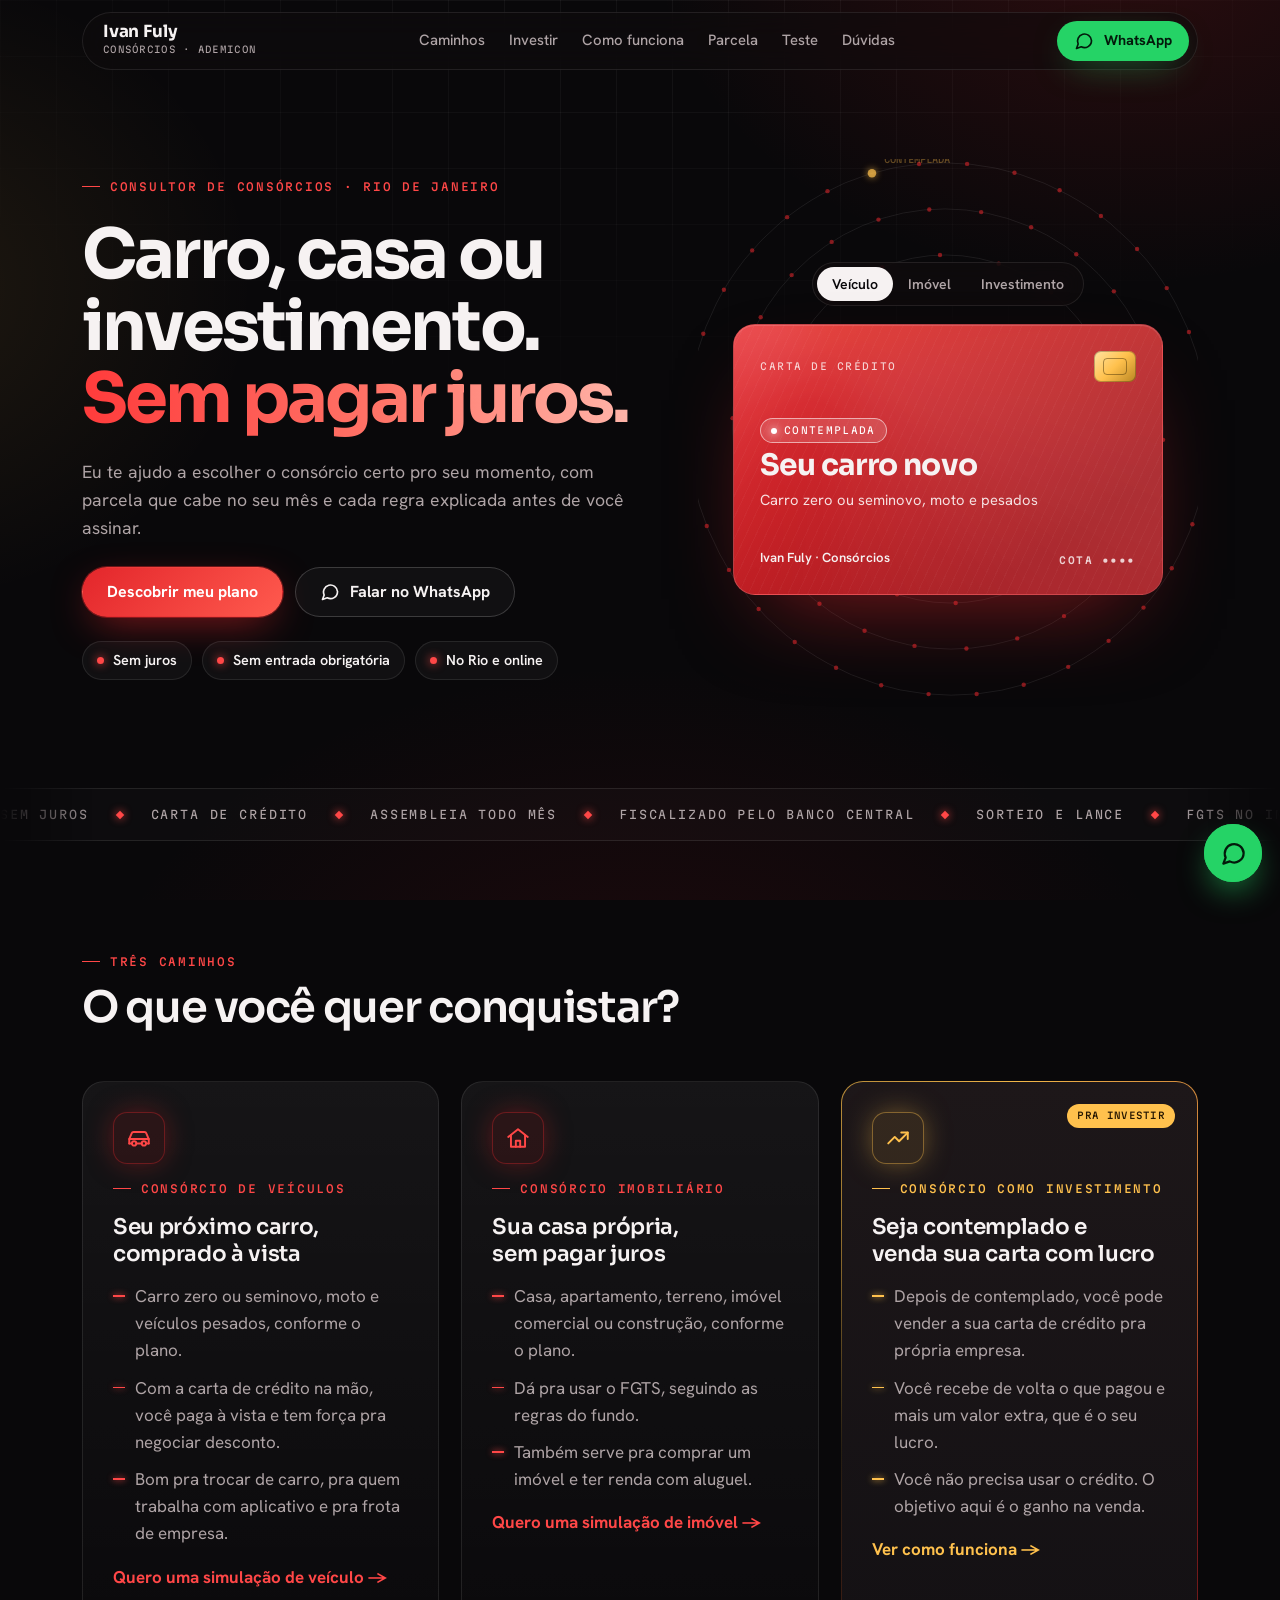
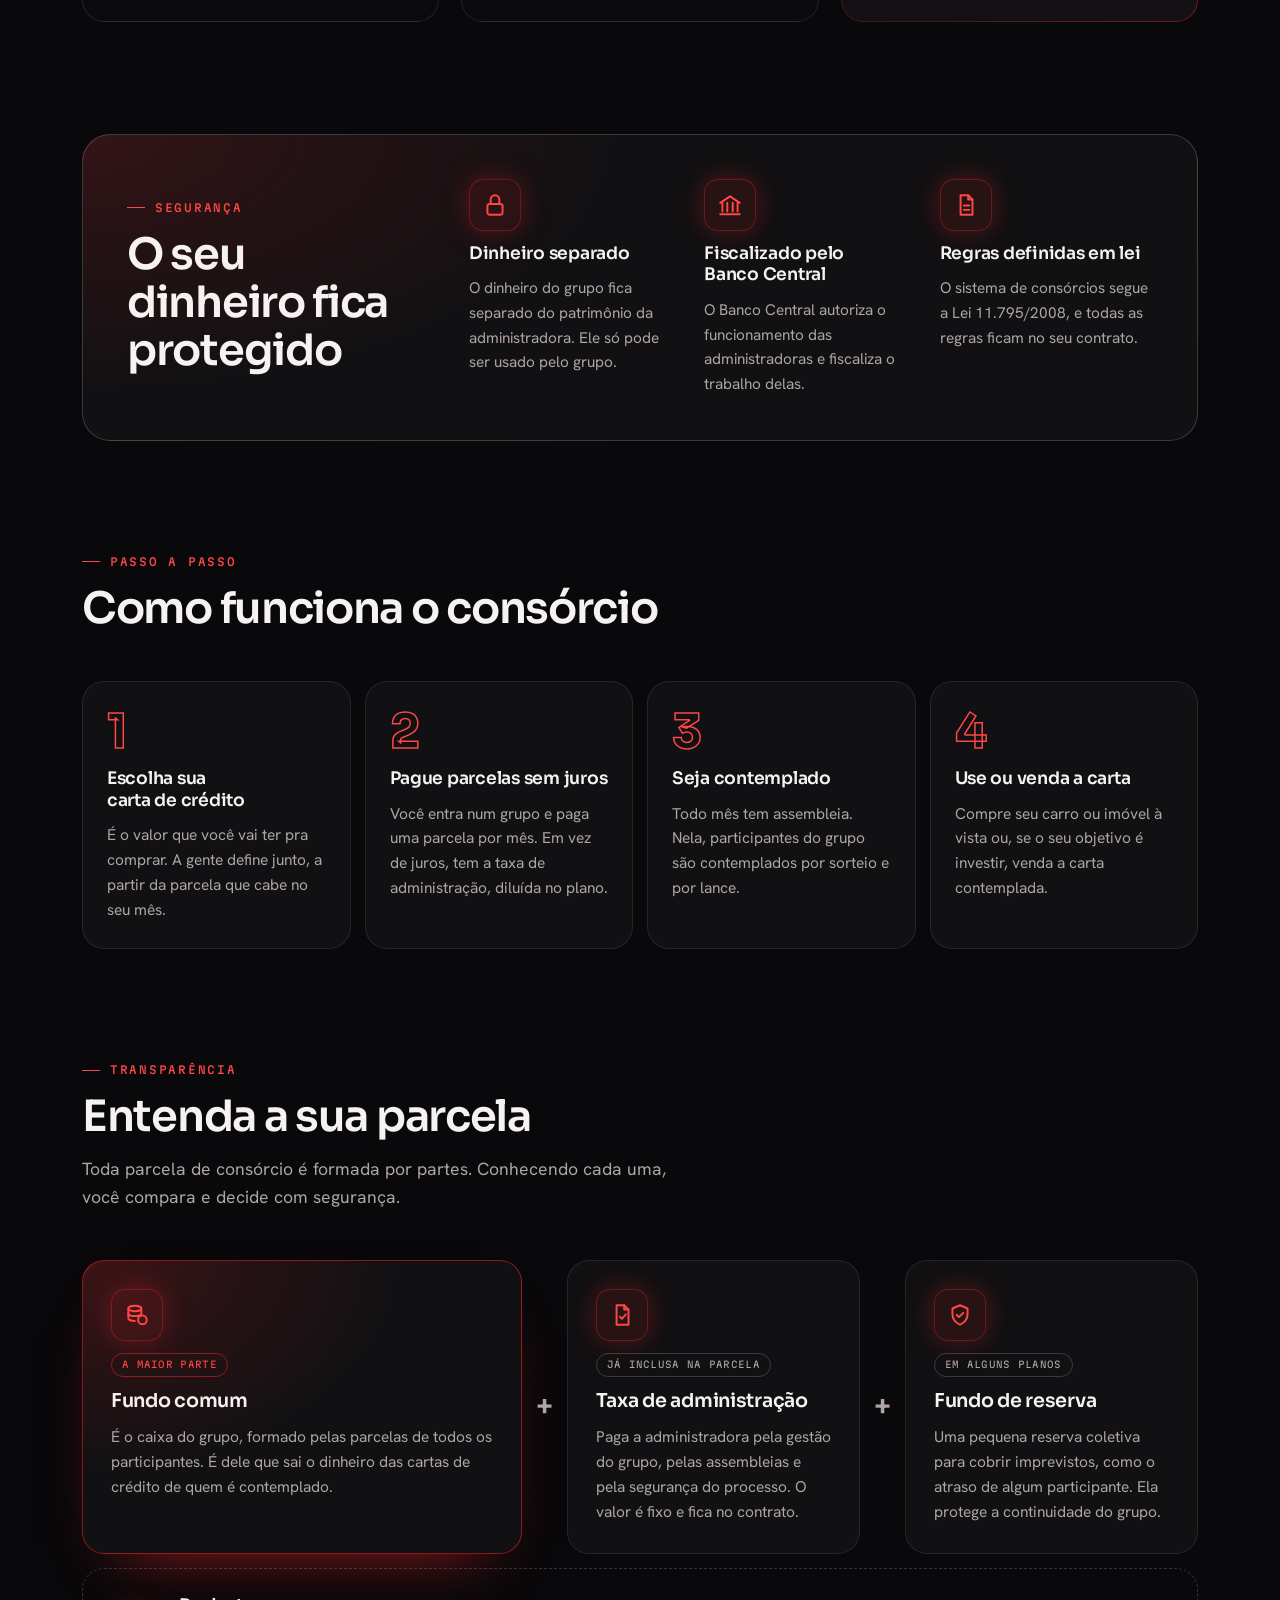
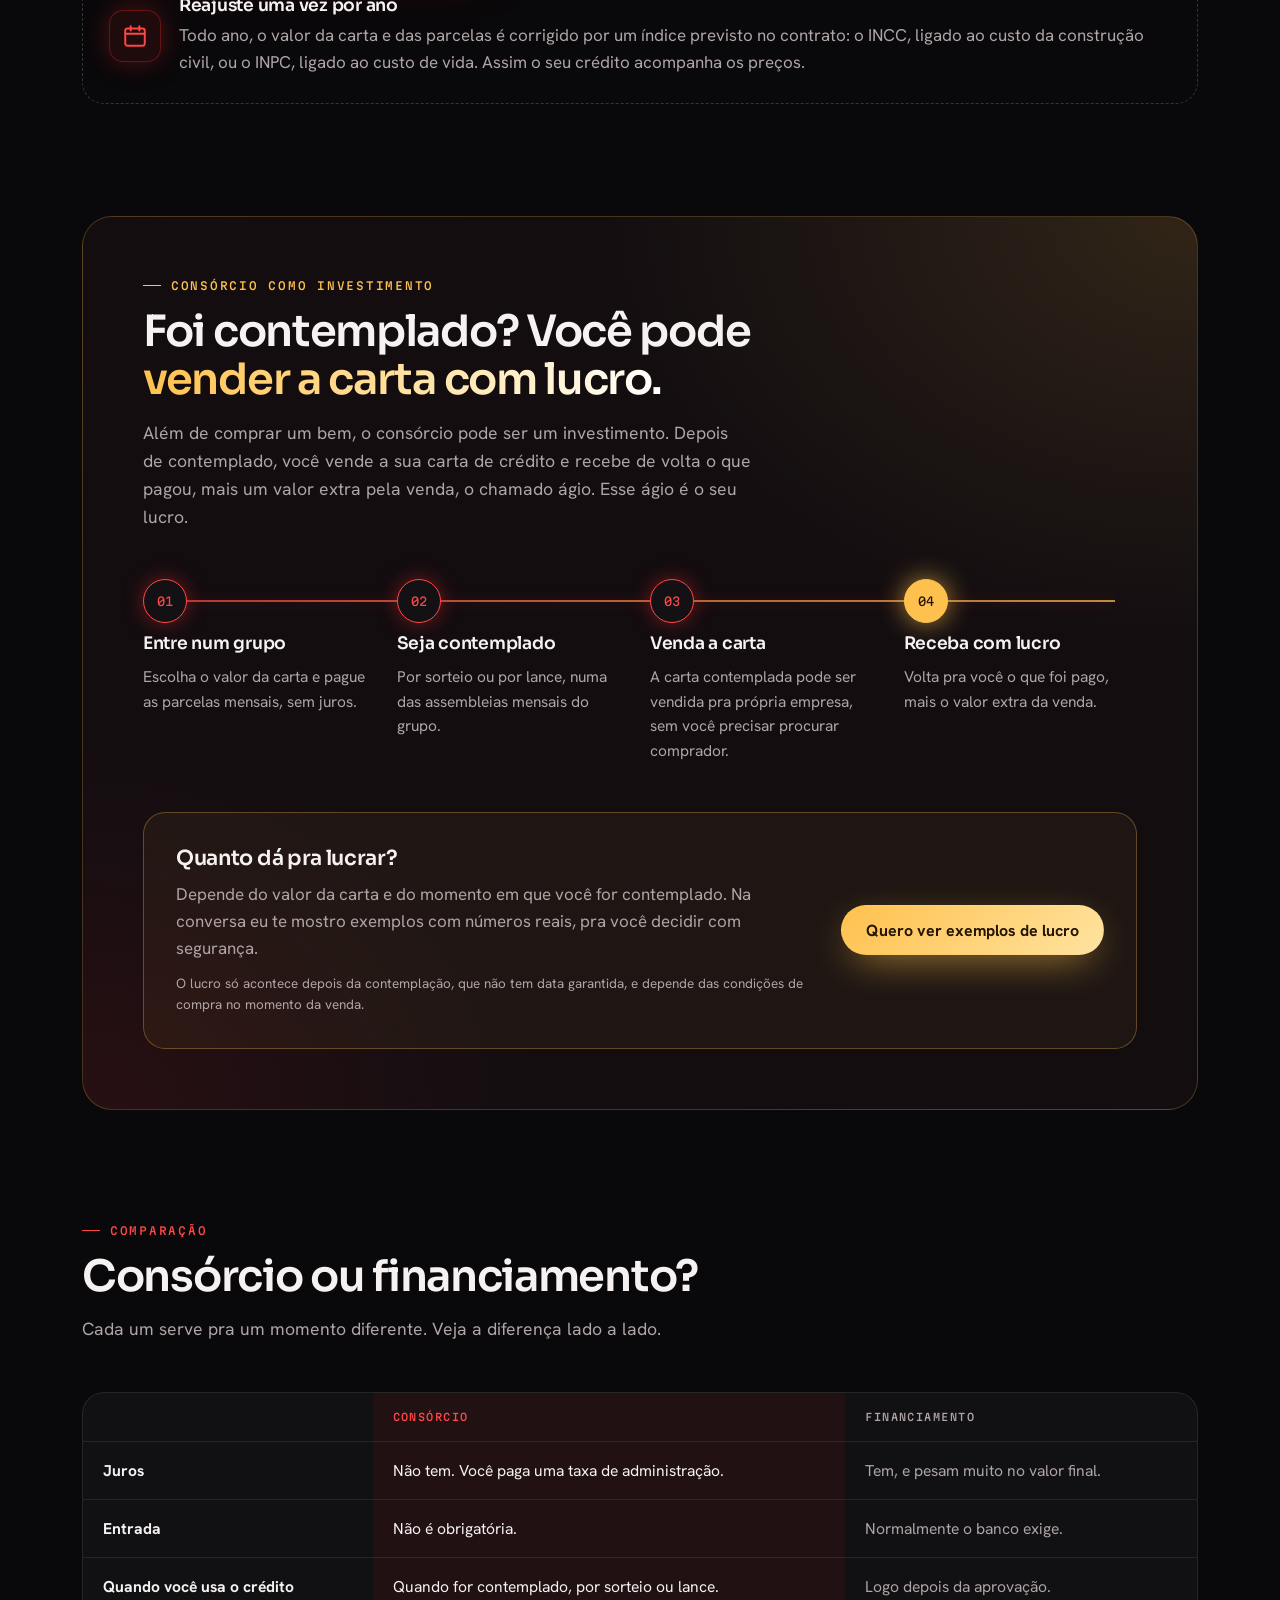
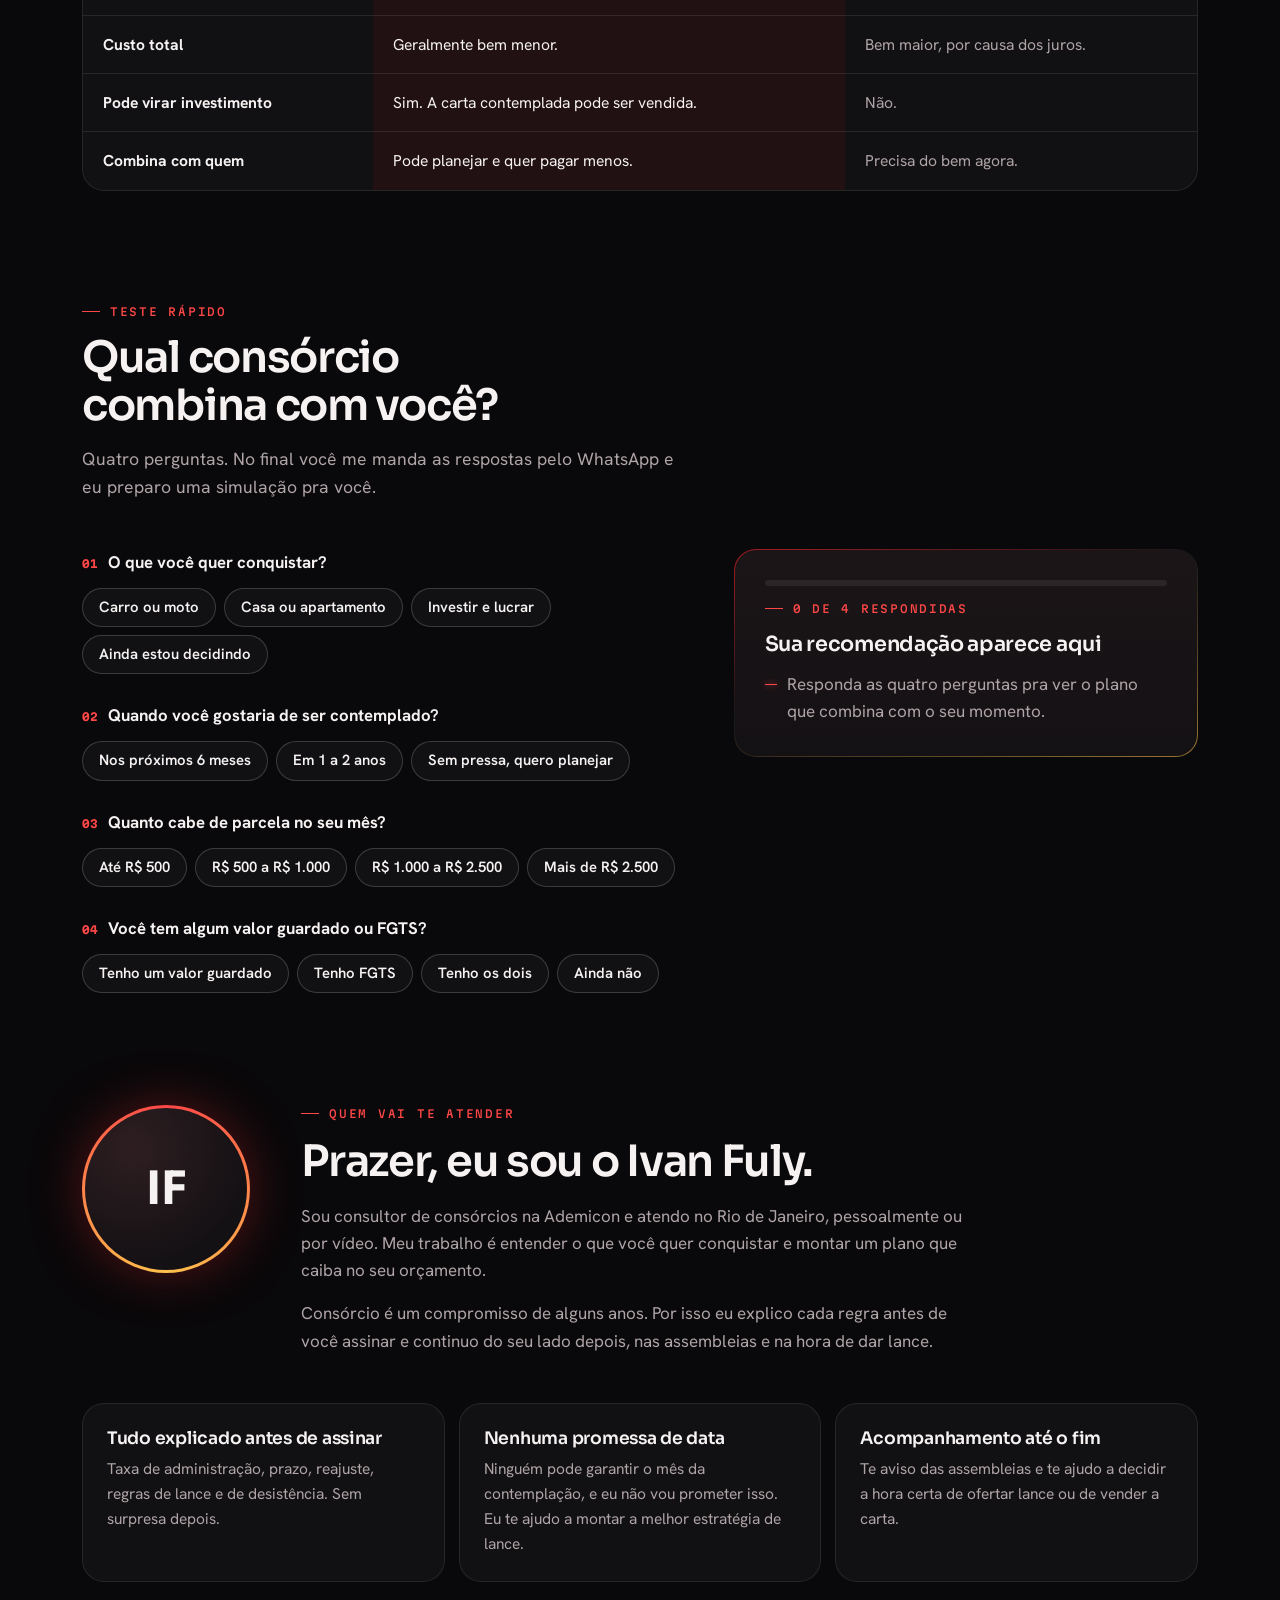
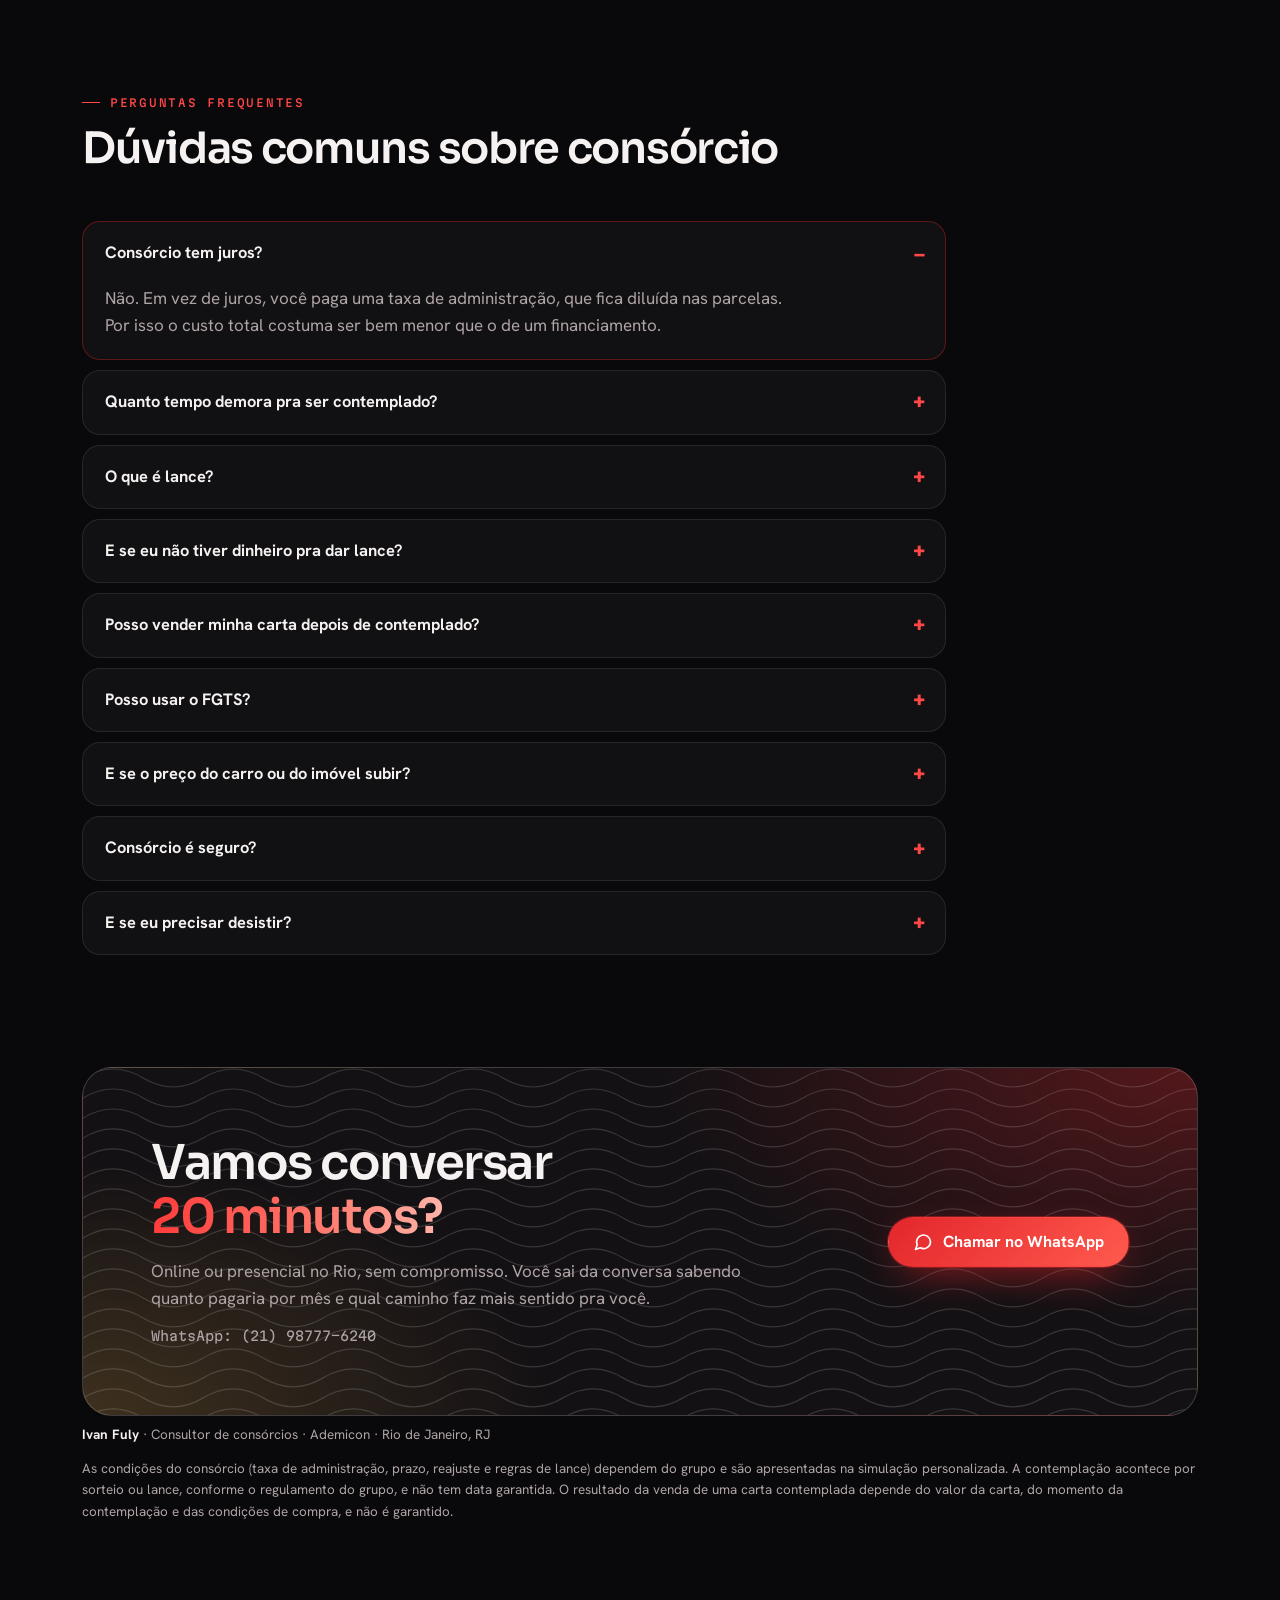
==== commit 03d73dcd: "Adiciona as secoes de seguranca e de composicao da parcela Nova secao "O seu dinheiro fica protegido" ====
--- a/index.html
+++ b/index.html
@@ -281,6 +281,43 @@
 .caminho > a:hover { text-decoration: underline; text-underline-offset: 3px; }
 .caminho--ouro > a { color: var(--gold); }
 
+/* Segurança */
+.seguranca {
+  display: grid; grid-template-columns: minmax(0, .85fr) minmax(0, 2fr); gap: clamp(24px, 4vw, 52px); align-items: center;
+  padding: clamp(26px, 4vw, 44px); border-radius: 28px; border: 1px solid var(--line-2);
+  background: radial-gradient(80% 140% at 0% 0%, rgba(232, 38, 43, .16), transparent 60%), var(--glass);
+}
+.seguranca .sec-head { margin-bottom: 0; }
+.seg-lista { list-style: none; margin: 0; padding: 0; display: grid; grid-template-columns: repeat(3, minmax(0, 1fr)); gap: 22px; }
+.seg-lista li { display: grid; gap: 12px; align-content: start; min-width: 0; }
+.seg-lista p { color: var(--muted); font-size: .96rem; }
+
+/* Entenda a sua parcela */
+.parcela { display: grid; grid-template-columns: minmax(0, 1.5fr) auto minmax(0, 1fr) auto minmax(0, 1fr); gap: 14px; align-items: stretch; }
+.peca {
+  min-width: 0; display: grid; gap: 12px; align-content: start;
+  padding: clamp(22px, 2.6vw, 28px); border-radius: var(--radius); border: 1px solid var(--line); background: var(--glass);
+}
+.peca--principal {
+  border-color: rgba(232, 38, 43, .55);
+  background: radial-gradient(120% 120% at 0% 0%, rgba(232, 38, 43, .2), transparent 60%), var(--glass);
+  box-shadow: 0 30px 60px -40px rgba(232, 38, 43, .8);
+}
+.peca h3 { font-size: 1.2rem; }
+.peca p { color: var(--muted); font-size: .97rem; }
+.tag {
+  justify-self: start; font-family: var(--mono); font-size: .58rem; letter-spacing: .14em; text-transform: uppercase;
+  padding: 4px 10px; border-radius: 999px; border: 1px solid var(--line-2); color: var(--muted);
+}
+.peca--principal .tag { border-color: rgba(232, 38, 43, .55); color: var(--cyan); }
+.soma { align-self: center; justify-self: center; font-family: var(--display); font-weight: 600; font-size: 1.8rem; line-height: 1; color: var(--muted); }
+.reajuste {
+  margin-top: 14px; display: grid; grid-template-columns: auto minmax(0, 1fr); gap: 18px; align-items: center;
+  padding: clamp(20px, 2.6vw, 26px); border-radius: var(--radius); border: 1px dashed var(--line-2);
+}
+.reajuste > div { display: grid; gap: 6px; }
+.reajuste p { color: var(--muted); max-width: 62rem; }
+
 /* Como funciona */
 .passos { list-style: none; padding: 0; margin: 0; display: grid; grid-template-columns: repeat(4, minmax(0, 1fr)); gap: 14px; }
 .passo {
@@ -440,6 +477,8 @@
 }
 @media (max-width: 880px) {
   .hero, .quiz { grid-template-columns: minmax(0, 1fr); }
+  .seguranca, .parcela { grid-template-columns: minmax(0, 1fr); }
+  .soma { font-size: 1.4rem; }
   .recomendacao { position: static; }
   .fluxo { grid-template-columns: minmax(0, 1fr); gap: 26px; }
   .fluxo::before {
@@ -454,6 +493,7 @@
 }
 @media (max-width: 560px) {
   .sobre { grid-template-columns: minmax(0, 1fr); }
+  .seg-lista, .reajuste { grid-template-columns: minmax(0, 1fr); }
   .passos { grid-template-columns: minmax(0, 1fr); }
   th, td { padding: 12px; }
   table { font-size: .92rem; }
@@ -487,6 +527,7 @@
       <a href="#caminhos">Caminhos</a>
       <a href="#investir">Investir</a>
       <a href="#como">Como funciona</a>
+      <a href="#parcela">Parcela</a>
       <a href="#quiz">Teste</a>
       <a href="#duvidas">Dúvidas</a>
     </nav>
@@ -542,8 +583,8 @@
 
   <div class="ticker" aria-hidden="true">
     <div class="ticker-track">
-      <span>Sem juros</span><span>Carta de crédito</span><span>Assembleia todo mês</span><span>Sorteio e lance</span><span>FGTS no imobiliário</span><span>Venda da carta contemplada</span><span>Atendimento no Rio e online</span>
-      <span>Sem juros</span><span>Carta de crédito</span><span>Assembleia todo mês</span><span>Sorteio e lance</span><span>FGTS no imobiliário</span><span>Venda da carta contemplada</span><span>Atendimento no Rio e online</span>
+      <span>Sem juros</span><span>Carta de crédito</span><span>Assembleia todo mês</span><span>Fiscalizado pelo Banco Central</span><span>Sorteio e lance</span><span>FGTS no imobiliário</span><span>Venda da carta contemplada</span><span>Atendimento no Rio e online</span>
+      <span>Sem juros</span><span>Carta de crédito</span><span>Assembleia todo mês</span><span>Fiscalizado pelo Banco Central</span><span>Sorteio e lance</span><span>FGTS no imobiliário</span><span>Venda da carta contemplada</span><span>Atendimento no Rio e online</span>
     </div>
   </div>
 
@@ -590,7 +631,33 @@
     </div>
   </section>
 
-  <section class="wrap" id="como">
+  <section class="wrap" id="seguranca">
+    <div class="seguranca">
+      <div class="sec-head">
+        <p class="kicker">Segurança</p>
+        <h2>O seu dinheiro fica protegido</h2>
+      </div>
+      <ul class="seg-lista">
+        <li>
+          <span class="ic" aria-hidden="true"><svg viewBox="0 0 24 24"><rect x="5" y="11" width="14" height="10" rx="2"/><path d="M8 11V7a4 4 0 0 1 8 0v4"/></svg></span>
+          <h3>Dinheiro separado</h3>
+          <p>O dinheiro do grupo fica separado do patrimônio da administradora. Ele só pode ser usado pelo grupo.</p>
+        </li>
+        <li>
+          <span class="ic" aria-hidden="true"><svg viewBox="0 0 24 24"><path d="M3 10l9-6 9 6"/><path d="M5 10v8M9.5 10v8M14.5 10v8M19 10v8M3 20.5h18"/></svg></span>
+          <h3>Fiscalizado pelo Banco Central</h3>
+          <p>O Banco Central autoriza o funcionamento das administradoras e fiscaliza o trabalho delas.</p>
+        </li>
+        <li>
+          <span class="ic" aria-hidden="true"><svg viewBox="0 0 24 24"><path d="M7 3h7l4 4v14H7z"/><path d="M14 3v4h4"/><path d="M10 12.5h5M10 16.5h5"/></svg></span>
+          <h3>Regras definidas em lei</h3>
+          <p>O sistema de consórcios segue a Lei 11.795/2008, e todas as regras ficam no seu contrato.</p>
+        </li>
+      </ul>
+    </div>
+  </section>
+
+  <section class="wrap sec" id="como">
     <div class="sec-head">
       <p class="kicker">Passo a passo</p>
       <h2>Como funciona o consórcio</h2>
@@ -617,6 +684,43 @@
         <p>Compre seu carro ou imóvel à vista ou, se o seu objetivo é investir, venda a carta contemplada.</p>
       </li>
     </ol>
+  </section>
+
+  <section class="wrap" id="parcela">
+    <div class="sec-head">
+      <p class="kicker">Transparência</p>
+      <h2>Entenda a sua parcela</h2>
+      <p class="lede">Toda parcela de consórcio é formada por partes. Conhecendo cada uma, você compara e decide com segurança.</p>
+    </div>
+    <div class="parcela">
+      <article class="peca peca--principal">
+        <span class="ic" aria-hidden="true"><svg viewBox="0 0 24 24"><ellipse cx="10" cy="6" rx="6" ry="2.5"/><path d="M4 6v4.5C4 11.9 6.7 13 10 13s6-1.1 6-2.5V6"/><path d="M4 10.5V15c0 1.4 2.7 2.5 6 2.5"/><circle cx="17" cy="16.5" r="4"/></svg></span>
+        <span class="tag">A maior parte</span>
+        <h3>Fundo comum</h3>
+        <p>É o caixa do grupo, formado pelas parcelas de todos os participantes. É dele que sai o dinheiro das cartas de crédito de quem é contemplado.</p>
+      </article>
+      <span class="soma" aria-hidden="true">+</span>
+      <article class="peca">
+        <span class="ic" aria-hidden="true"><svg viewBox="0 0 24 24"><path d="M7 3h7l4 4v14H7z"/><path d="M14 3v4h4"/><path d="M10 13.5l2 2 3.5-4"/></svg></span>
+        <span class="tag">Já inclusa na parcela</span>
+        <h3>Taxa de administração</h3>
+        <p>Paga a administradora pela gestão do grupo, pelas assembleias e pela segurança do processo. O valor é fixo e fica no contrato.</p>
+      </article>
+      <span class="soma" aria-hidden="true">+</span>
+      <article class="peca">
+        <span class="ic" aria-hidden="true"><svg viewBox="0 0 24 24"><path d="M12 3l7 3v5c0 4.5-3 8-7 10-4-2-7-5.5-7-10V6z"/><path d="M9 12l2 2 4-4"/></svg></span>
+        <span class="tag">Em alguns planos</span>
+        <h3>Fundo de reserva</h3>
+        <p>Uma pequena reserva coletiva para cobrir imprevistos, como o atraso de algum participante. Ela protege a continuidade do grupo.</p>
+      </article>
+    </div>
+    <div class="reajuste">
+      <span class="ic" aria-hidden="true"><svg viewBox="0 0 24 24"><rect x="3" y="5" width="18" height="16" rx="2"/><path d="M3 10h18M8 3v4M16 3v4"/></svg></span>
+      <div>
+        <h3>Reajuste uma vez por ano</h3>
+        <p>Todo ano, o valor da carta e das parcelas é corrigido por um índice previsto no contrato: o INCC, ligado ao custo da construção civil, ou o INPC, ligado ao custo de vida. Assim o seu crédito acompanha os preços.</p>
+      </div>
+    </div>
   </section>
 
   <section class="wrap sec" id="investir">
@@ -748,11 +852,11 @@
       </details>
       <details>
         <summary>E se o preço do carro ou do imóvel subir?</summary>
-        <p>A carta de crédito é reajustada uma vez por ano por um índice definido no contrato, e as parcelas acompanham esse reajuste. A ideia é manter o seu poder de compra.</p>
+        <p>A carta de crédito é reajustada uma vez por ano por um índice previsto no contrato, como o INCC ou o INPC, e as parcelas acompanham esse reajuste. A ideia é manter o seu poder de compra.</p>
       </details>
       <details>
         <summary>Consórcio é seguro?</summary>
-        <p>O sistema de consórcios é regulamentado pela Lei 11.795/2008 e fiscalizado pelo Banco Central, que autoriza o funcionamento das administradoras.</p>
+        <p>Sim. O sistema de consórcios é regulamentado pela Lei 11.795/2008 e fiscalizado pelo Banco Central, que autoriza o funcionamento das administradoras. E o dinheiro do grupo fica separado do patrimônio da administradora.</p>
       </details>
       <details>
         <summary>E se eu precisar desistir?</summary>
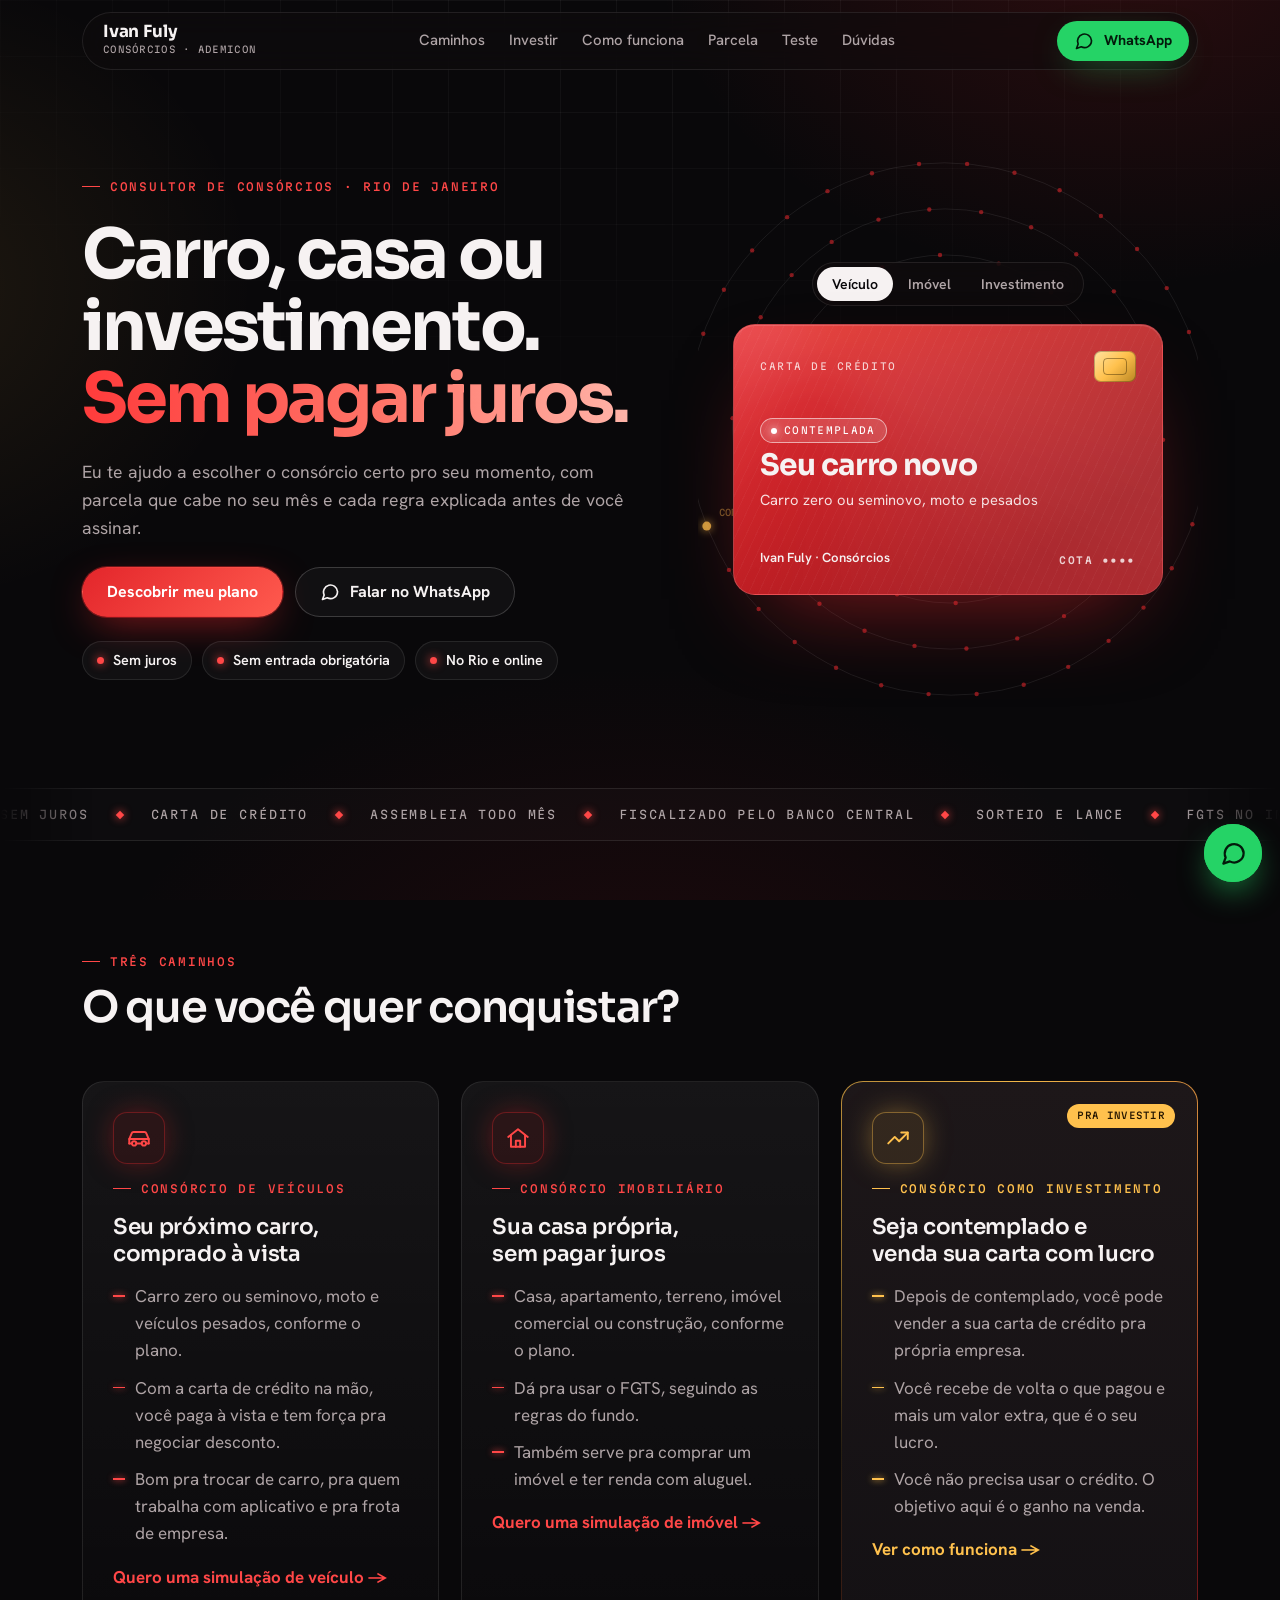
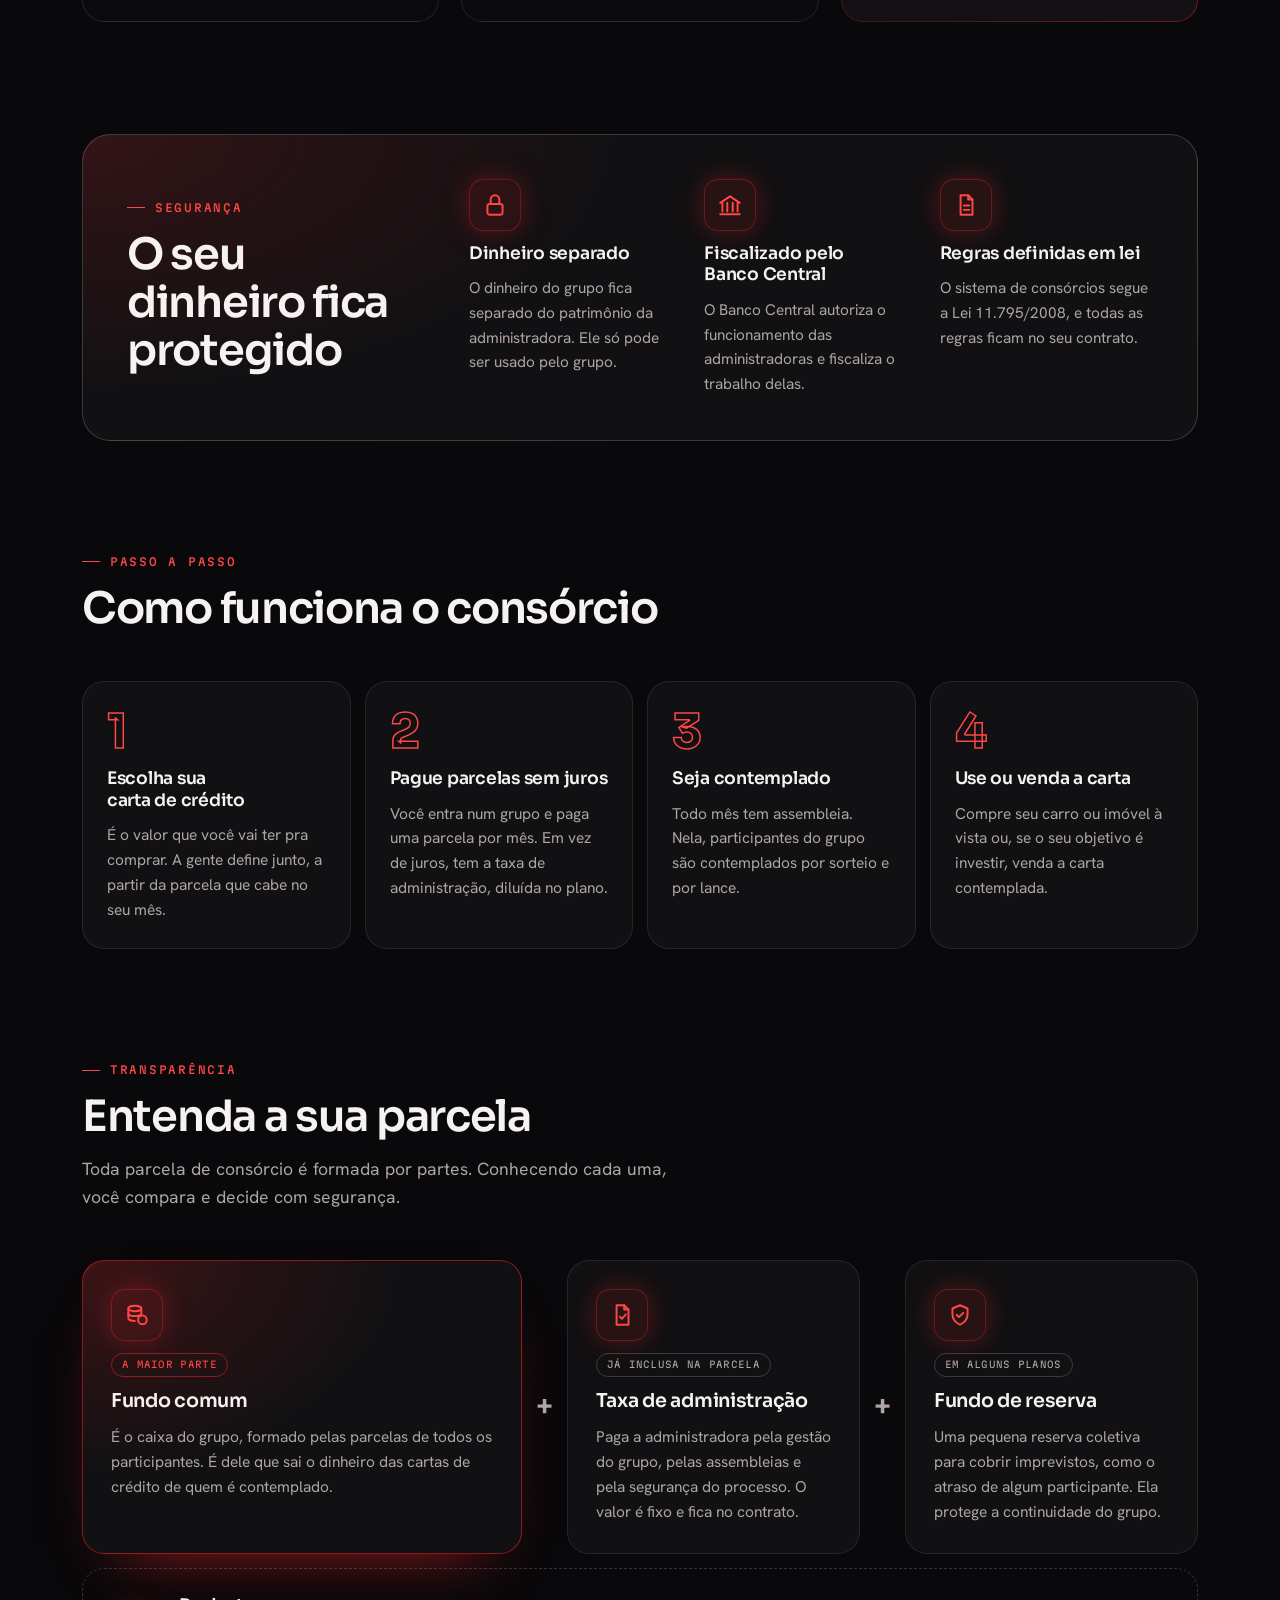
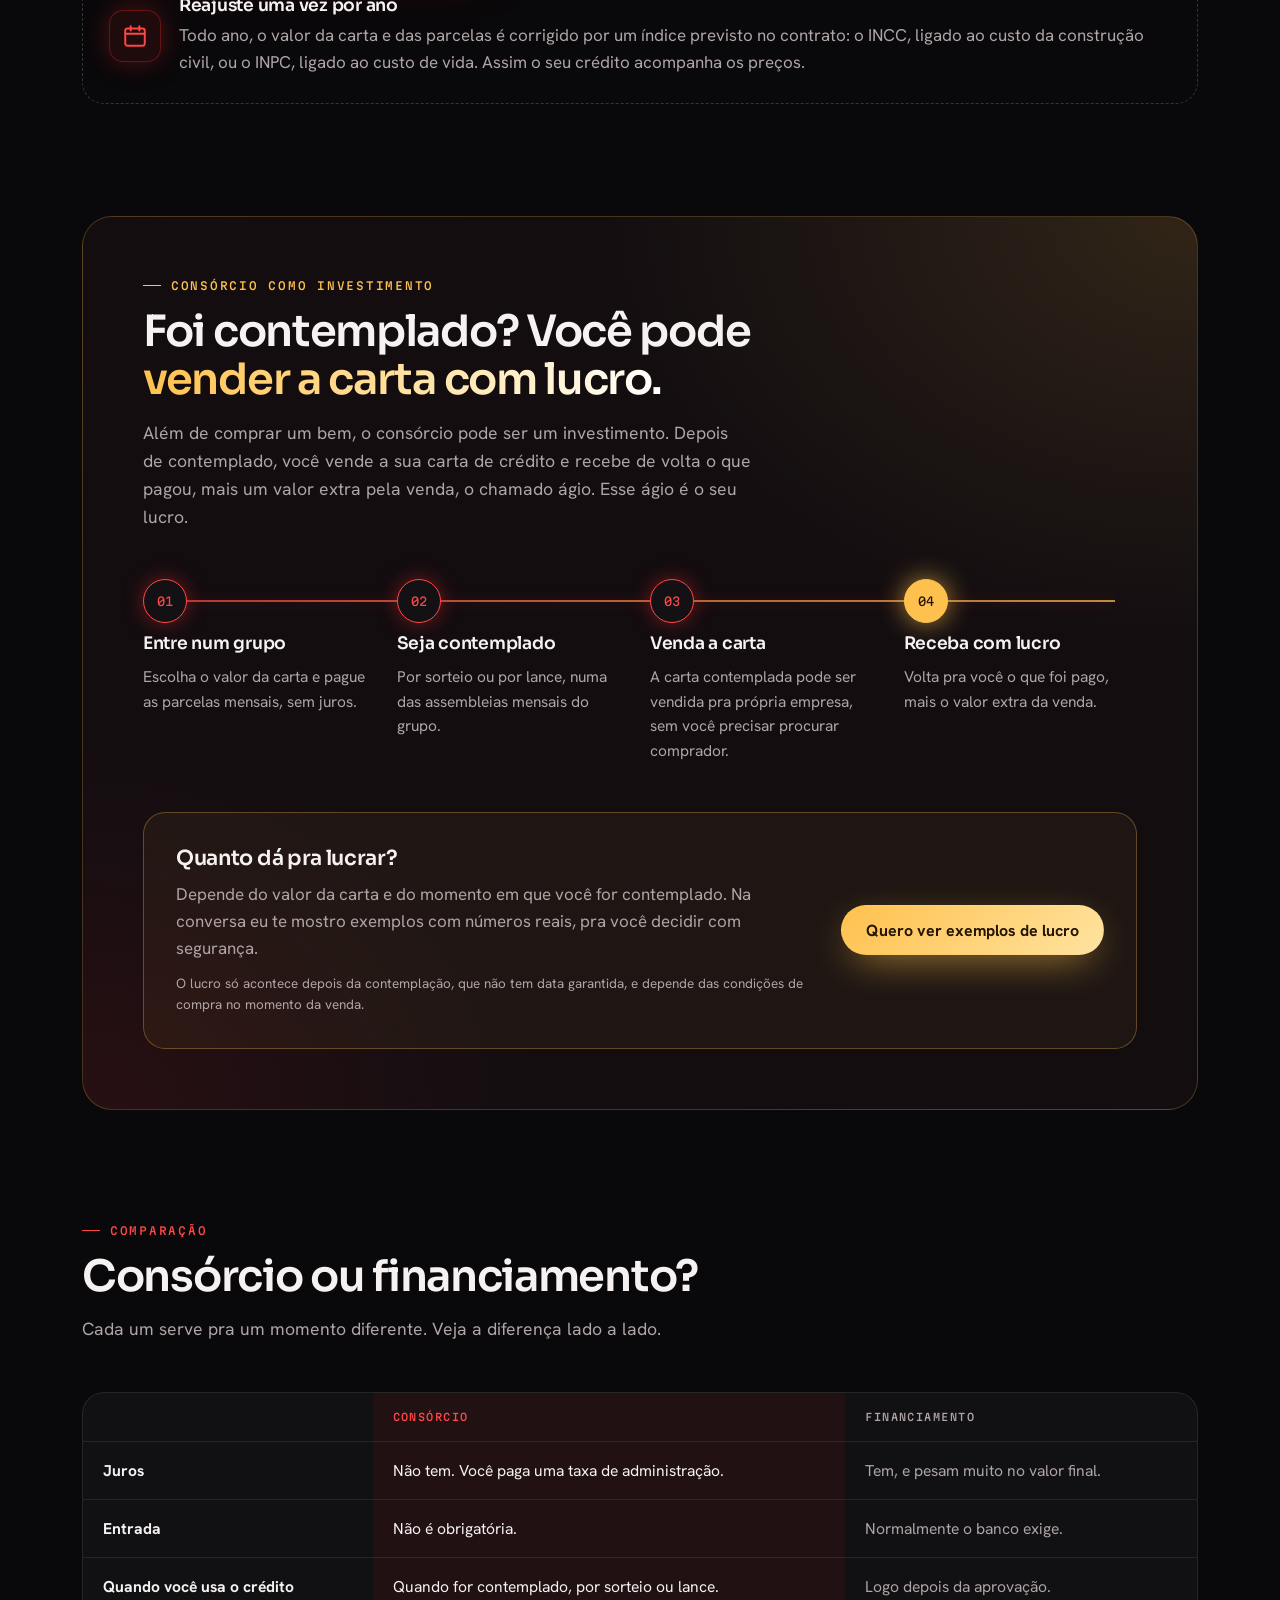
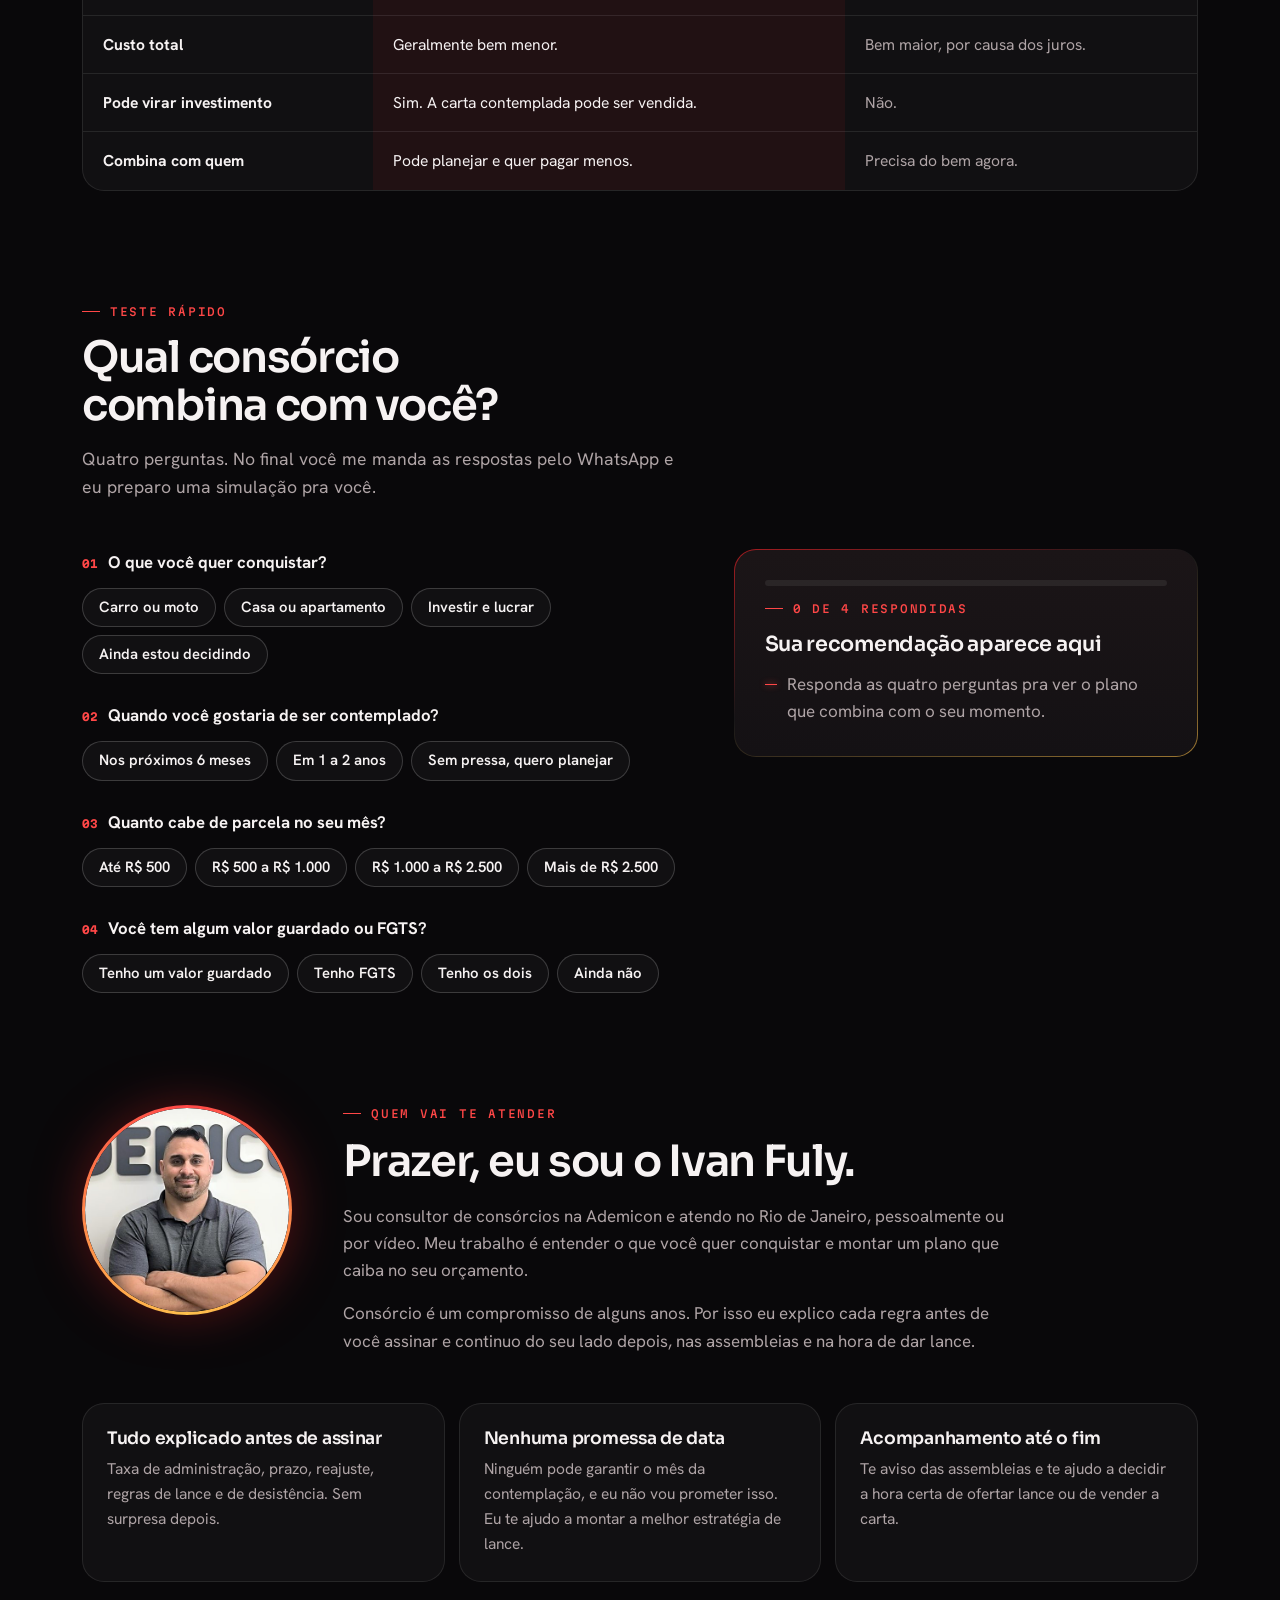
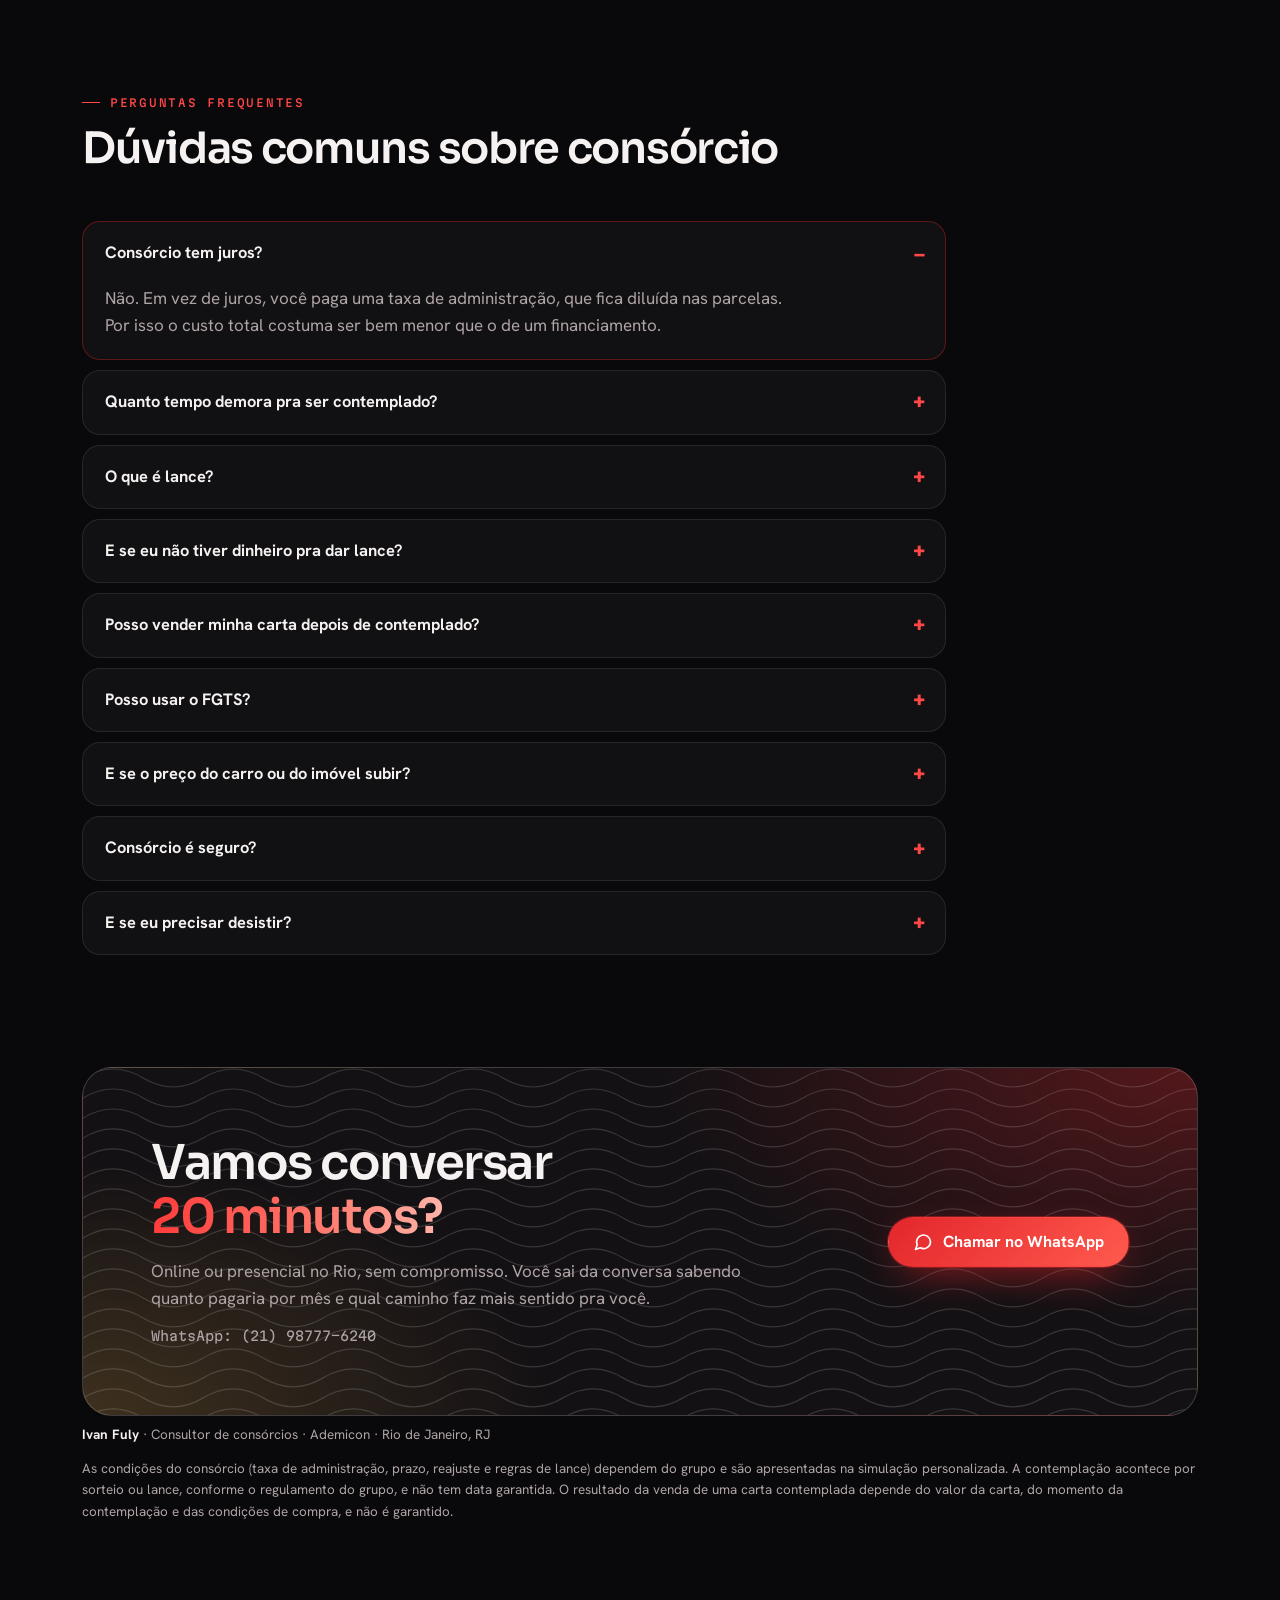
==== commit 8da50d6b: "Coloca a foto do Ivan no lugar das iniciais Substitui o "IF" do circulo da secao "Quem vai te atende" ====
--- a/index.html
+++ b/index.html
@@ -402,7 +402,7 @@
 /* Sobre */
 .sobre { display: grid; grid-template-columns: auto minmax(0, 1fr); gap: clamp(22px, 4vw, 52px); align-items: start; }
 .avatar {
-  width: clamp(104px, 14vw, 168px); max-width: 100%; aspect-ratio: 1; border-radius: 50%;
+  width: clamp(132px, 17vw, 210px); max-width: 100%; aspect-ratio: 1; border-radius: 50%; overflow: hidden;
   display: grid; place-items: center; font-family: var(--display); font-weight: 700; font-size: clamp(1.8rem, 3.6vw, 3rem);
   border: 3px solid transparent;
   background:
@@ -411,6 +411,7 @@
   box-shadow: 0 0 60px -14px rgba(232, 38, 43, .6);
   animation: girar 8s linear infinite;
 }
+.avatar img { display: block; width: 100%; height: 100%; object-fit: cover; border-radius: 50%; }
 .sobre-texto { display: grid; gap: 16px; max-width: 42rem; }
 .sobre-texto p:not(.kicker) { color: var(--muted); }
 .compromissos { display: grid; grid-template-columns: repeat(3, minmax(0, 1fr)); gap: 14px; margin: clamp(32px, 4vw, 48px) 0 0; padding: 0; list-style: none; }
@@ -796,7 +797,7 @@
 
   <section class="wrap" id="sobre">
     <div class="sobre">
-      <div class="avatar" aria-hidden="true">IF</div>
+      <div class="avatar"><img src="ivan-fuly.jpg" alt="Foto do Ivan Fuly, consultor de consórcios" width="480" height="480" loading="lazy"></div>
       <div class="sobre-texto">
         <p class="kicker">Quem vai te atender</p>
         <h2>Prazer, eu sou o Ivan Fuly.</h2>
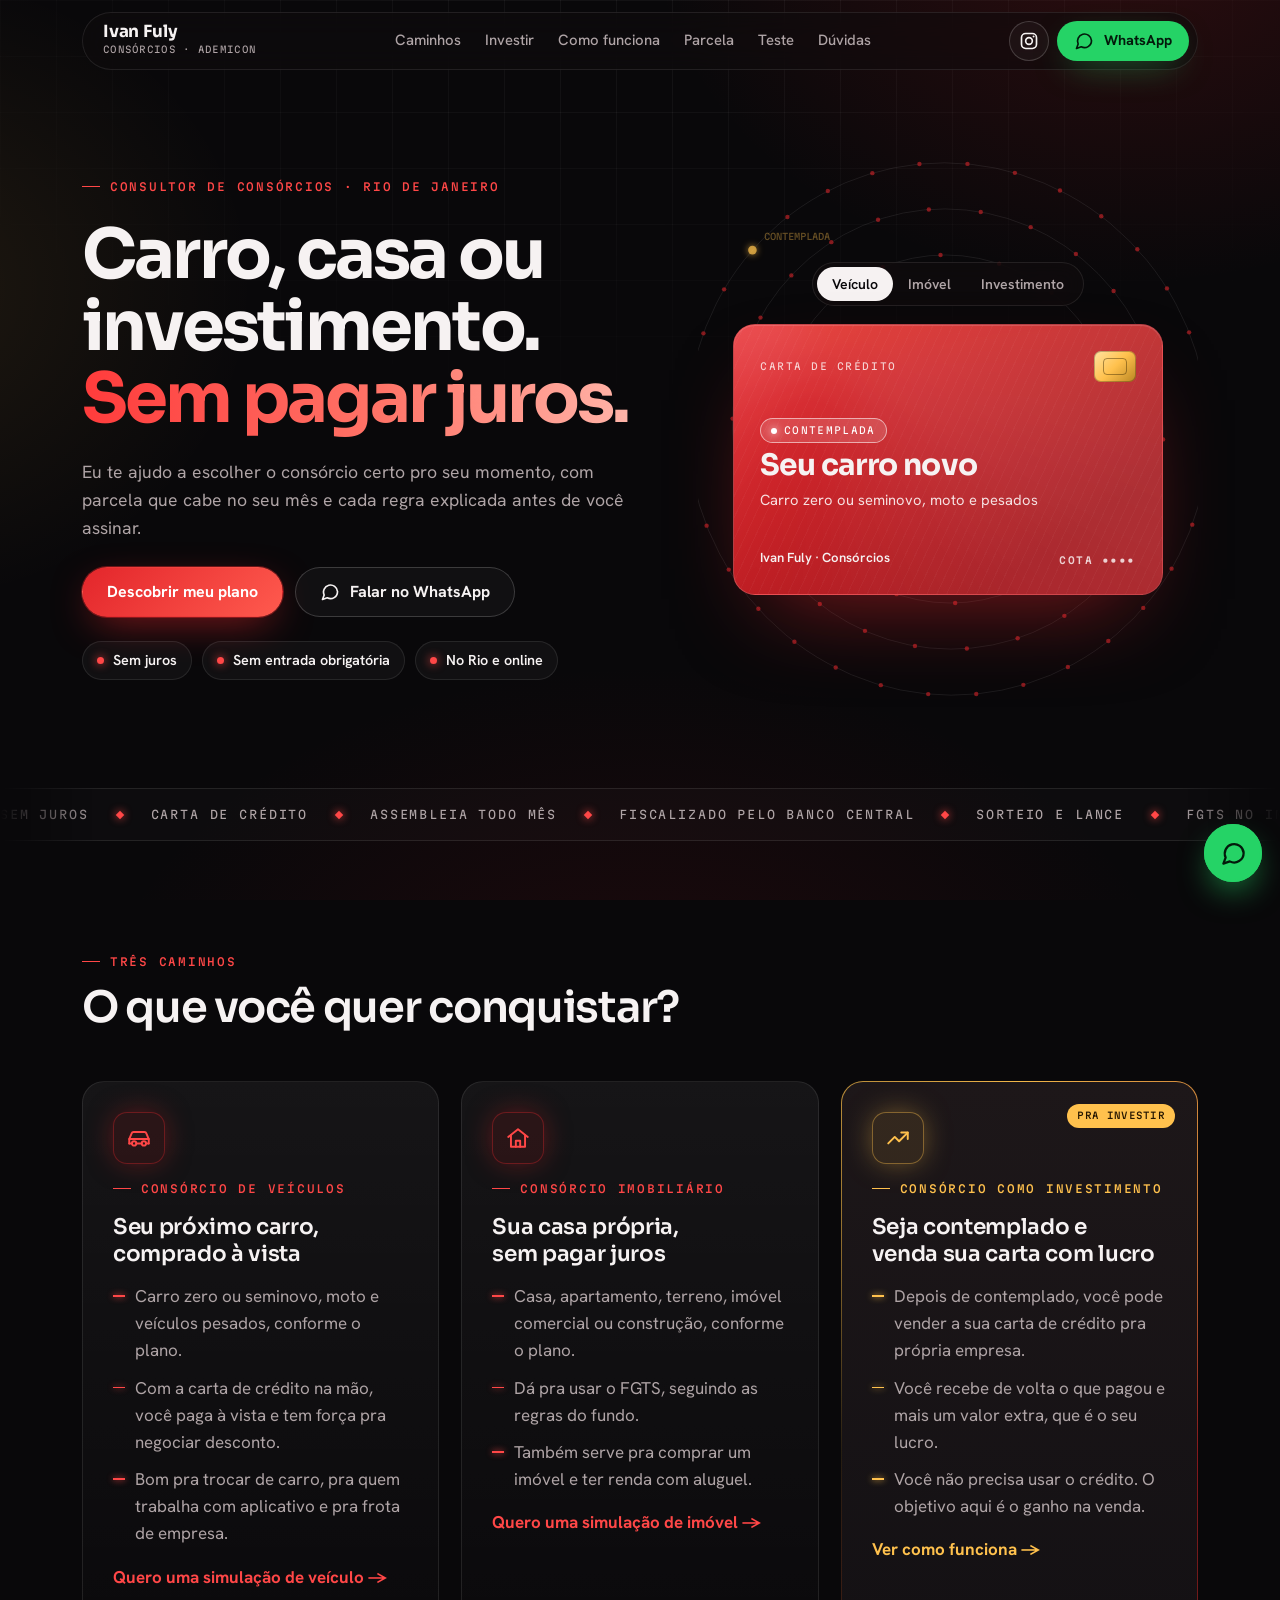
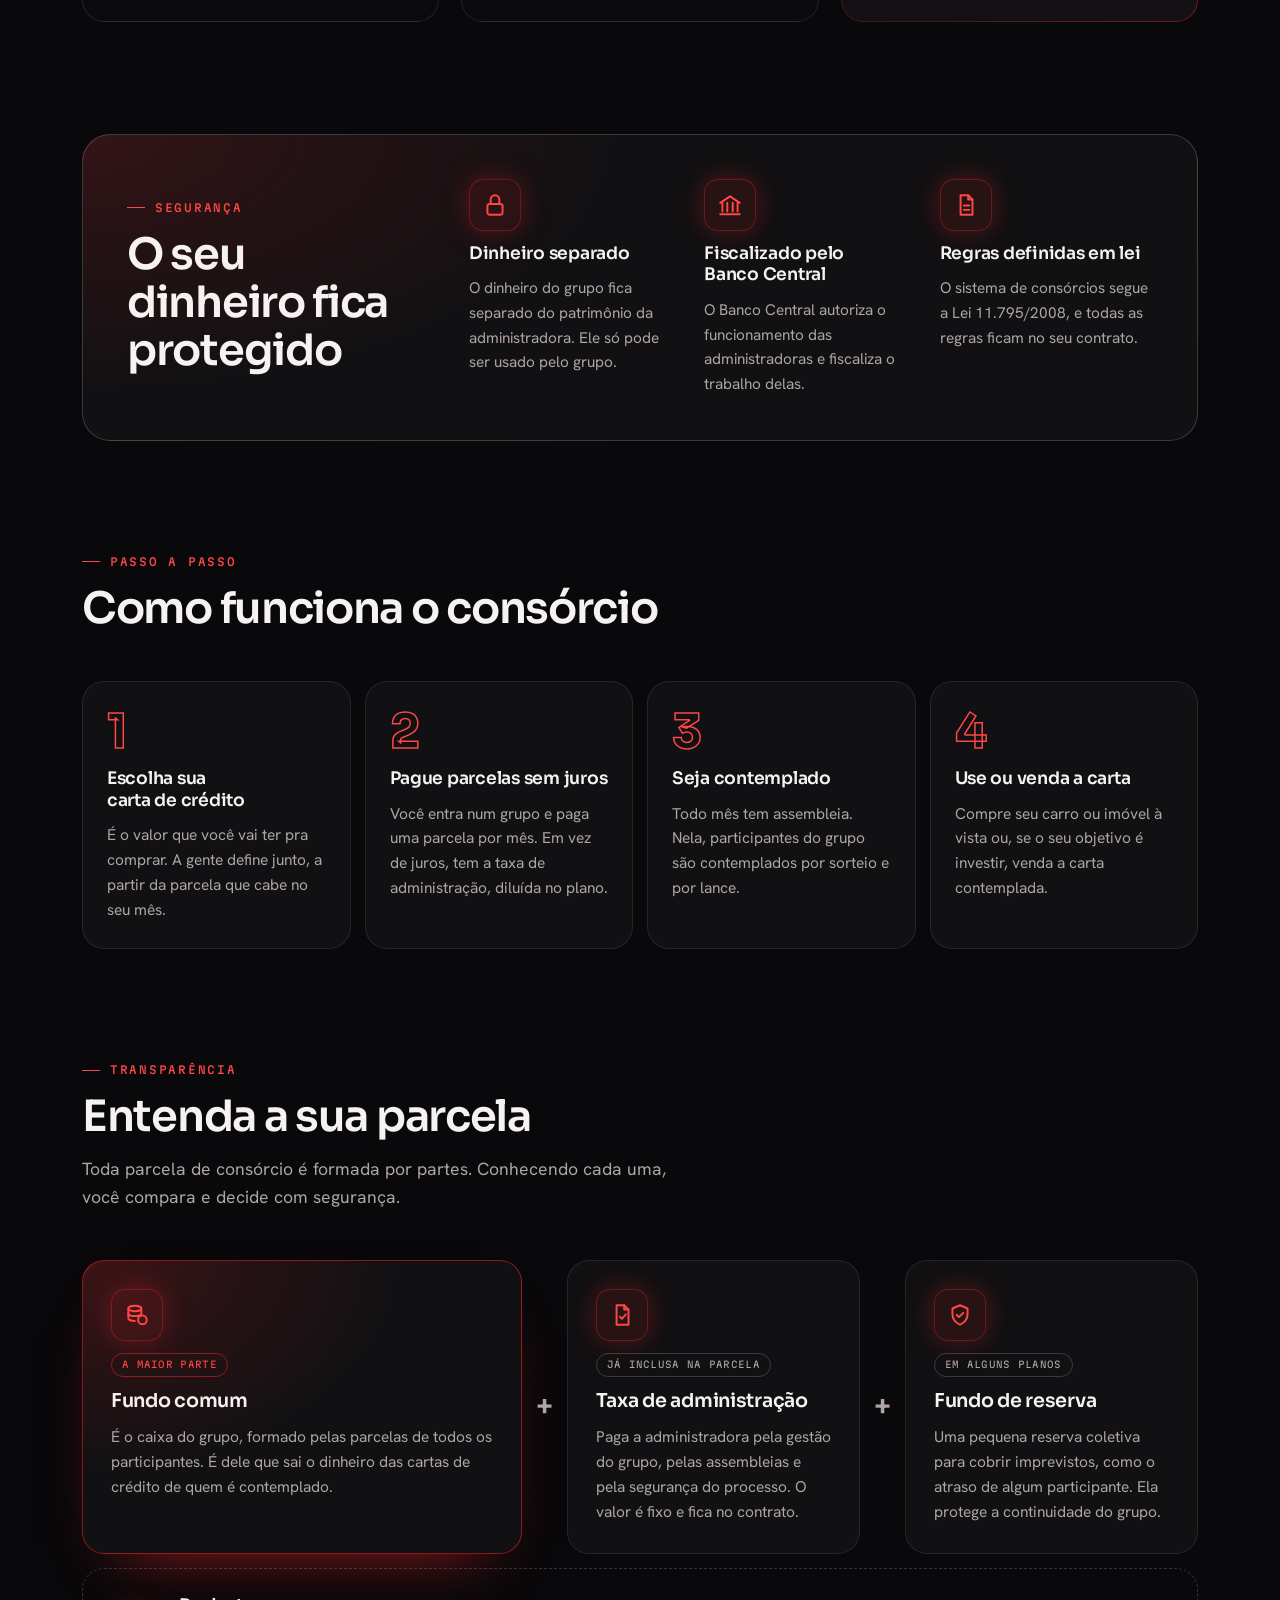
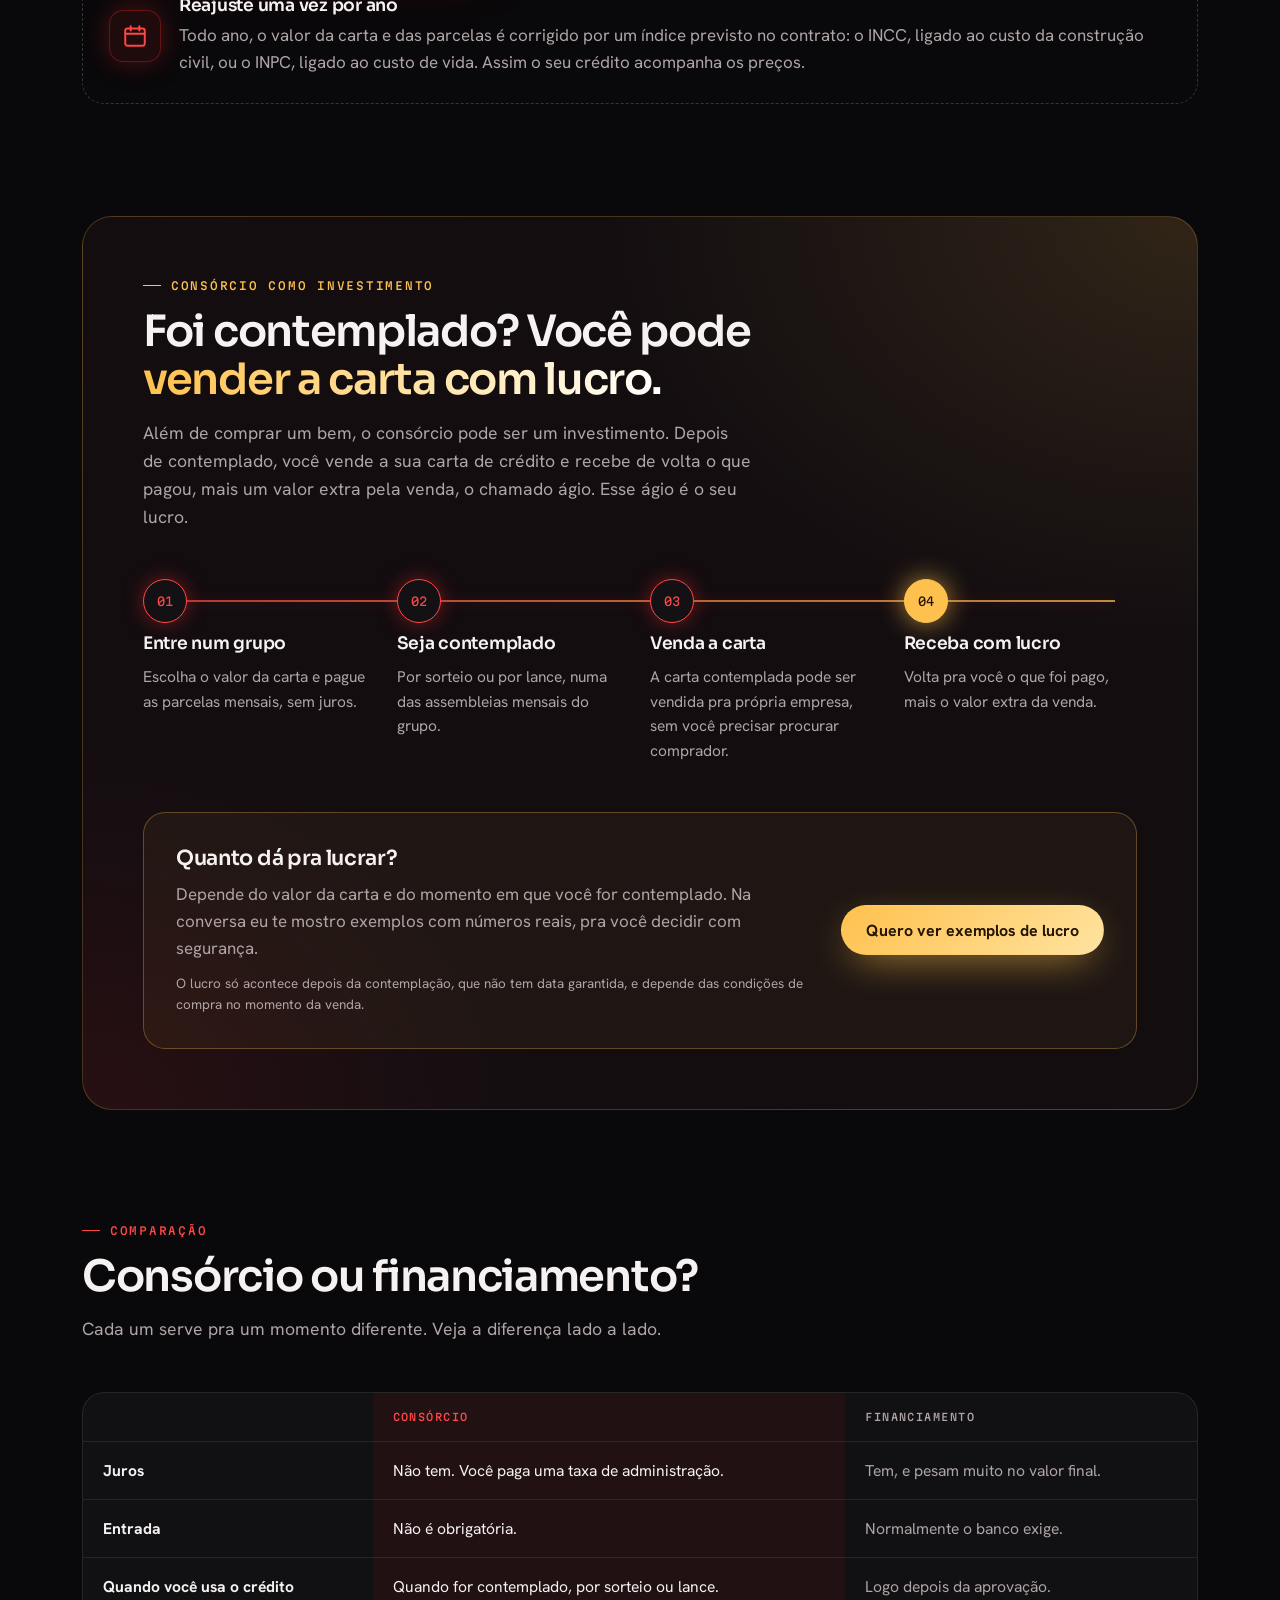
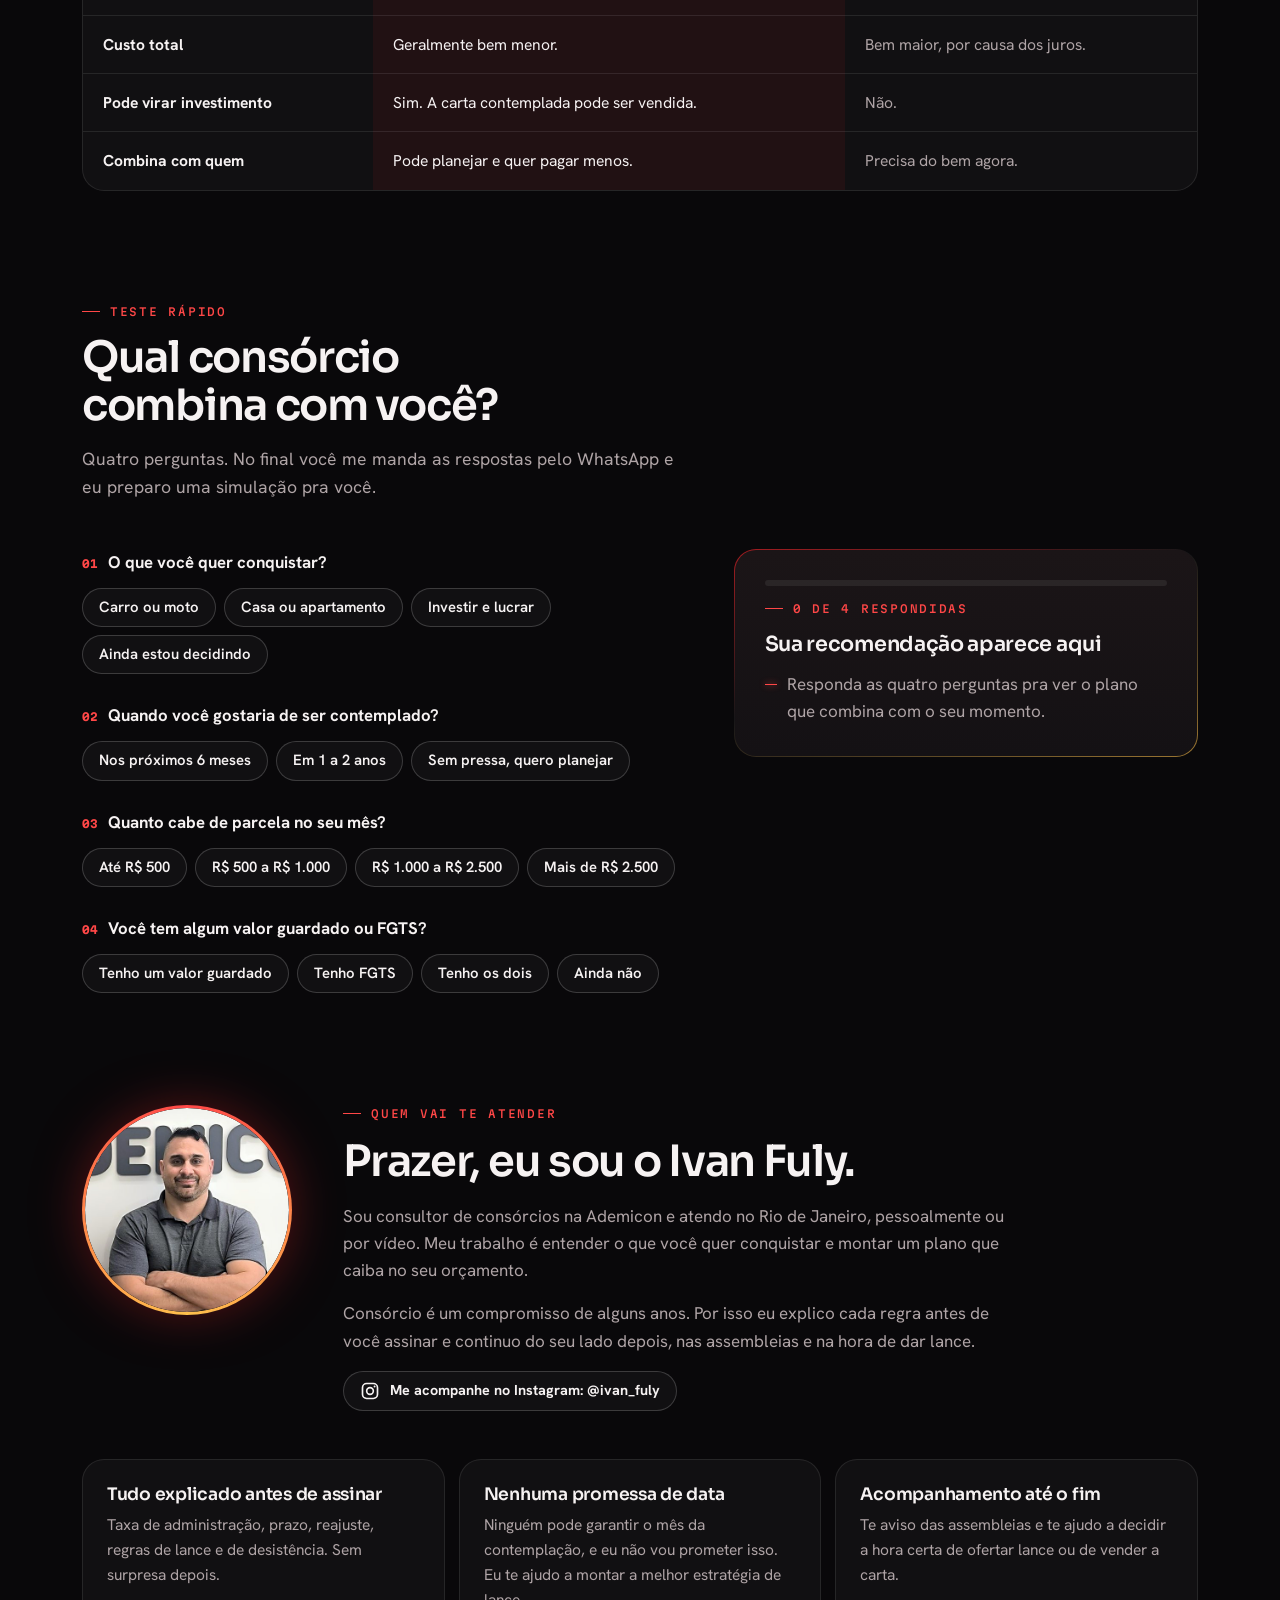
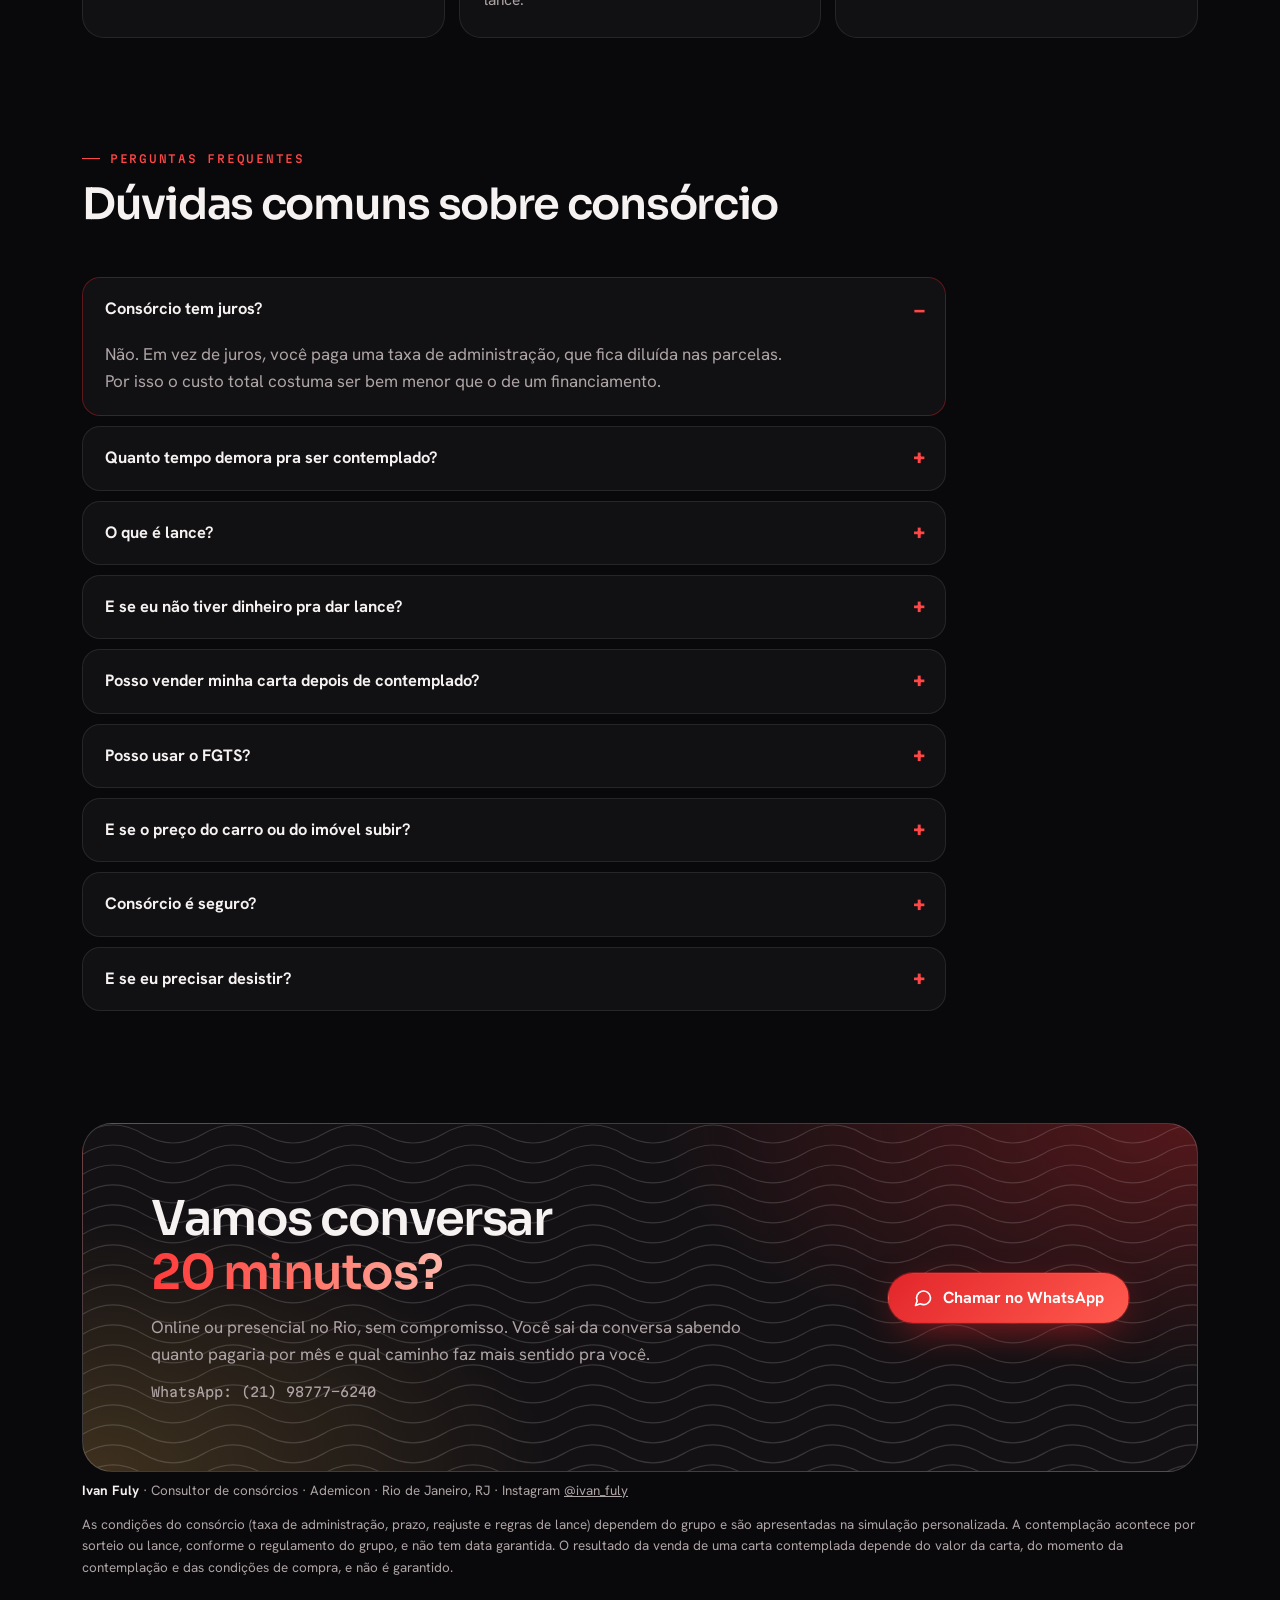
==== commit 81e7a9c0: "Inclui o Instagram @ivan_fuly no site Adiciona o link para instagram.com/ivan_fuly no topo (icone ao" ====
--- a/index.html
+++ b/index.html
@@ -148,6 +148,14 @@
 .brand { display: grid; gap: 3px; text-decoration: none; }
 .brand-name { font-family: var(--display); font-weight: 700; font-size: 1.05rem; letter-spacing: -.01em; line-height: 1; }
 .brand-sub { font-family: var(--mono); font-size: .58rem; letter-spacing: .14em; text-transform: uppercase; color: var(--muted); }
+.top-acoes { display: flex; align-items: center; gap: 8px; }
+.btn-icone {
+  width: 40px; height: 40px; border-radius: 999px; display: grid; place-items: center; flex: none;
+  color: var(--ink); background: var(--glass); border: 1px solid var(--line-2); transition: border-color .15s ease, color .15s ease;
+}
+.btn-icone:hover { border-color: var(--cyan); color: var(--cyan); }
+.btn-icone svg { width: 20px; height: 20px; }
+.sobre-texto .insta { justify-self: start; }
 .nav { display: flex; gap: 24px; font-size: .93rem; font-weight: 500; color: var(--muted); }
 .nav a { text-decoration: none; transition: color .15s ease; }
 .nav a:hover { color: var(--ink); }
@@ -513,6 +521,11 @@
 <svg width="0" height="0" style="position:absolute" aria-hidden="true" focusable="false">
   <symbol id="i-chat" viewBox="0 0 24 24">
     <path d="M21 11.5a8.4 8.4 0 0 1-12.3 7.5L3 21l2-5.4A8.4 8.4 0 1 1 21 11.5z" fill="none" stroke="currentColor" stroke-width="2" stroke-linecap="round" stroke-linejoin="round"/>
+  </symbol>
+  <symbol id="i-insta" viewBox="0 0 24 24">
+    <rect x="3" y="3" width="18" height="18" rx="5" fill="none" stroke="currentColor" stroke-width="2"/>
+    <circle cx="12" cy="12" r="4" fill="none" stroke="currentColor" stroke-width="2"/>
+    <circle cx="17.5" cy="6.5" r="1.2" fill="currentColor"/>
   </symbol>
 </svg>
 
@@ -532,7 +545,10 @@
       <a href="#quiz">Teste</a>
       <a href="#duvidas">Dúvidas</a>
     </nav>
-    <a class="btn btn-wa btn-sm" data-wa="geral" href="#contato"><svg aria-hidden="true"><use href="#i-chat"/></svg>WhatsApp</a>
+    <div class="top-acoes">
+      <a class="btn-icone" href="https://www.instagram.com/ivan_fuly/" target="_blank" rel="noopener" aria-label="Instagram do Ivan Fuly (@ivan_fuly)"><svg aria-hidden="true"><use href="#i-insta"/></svg></a>
+      <a class="btn btn-wa btn-sm" data-wa="geral" href="#contato"><svg aria-hidden="true"><use href="#i-chat"/></svg>WhatsApp</a>
+    </div>
   </div>
 </header>
 
@@ -803,6 +819,7 @@
         <h2>Prazer, eu sou o Ivan Fuly.</h2>
         <p>Sou consultor de consórcios na Ademicon e atendo no Rio de Janeiro, pessoalmente ou por vídeo. Meu trabalho é entender o que você quer conquistar e montar um plano que caiba no seu orçamento.</p>
         <p>Consórcio é um compromisso de alguns anos. Por isso eu explico cada regra antes de você assinar e continuo do seu lado depois, nas assembleias e na hora de dar lance.</p>
+        <a class="btn btn-ghost btn-sm insta" href="https://www.instagram.com/ivan_fuly/" target="_blank" rel="noopener"><svg aria-hidden="true"><use href="#i-insta"/></svg>Me acompanhe no Instagram: @ivan_fuly</a>
       </div>
     </div>
     <ul class="compromissos">
@@ -880,7 +897,7 @@
 </main>
 
 <footer class="wrap rodape">
-  <p><strong>Ivan Fuly</strong> · Consultor de consórcios · Ademicon · Rio de Janeiro, RJ</p>
+  <p><strong>Ivan Fuly</strong> · Consultor de consórcios · Ademicon · Rio de Janeiro, RJ · Instagram <a href="https://www.instagram.com/ivan_fuly/" target="_blank" rel="noopener">@ivan_fuly</a></p>
   <p>As condições do consórcio (taxa de administração, prazo, reajuste e regras de lance) dependem do grupo e são apresentadas na simulação personalizada. A contemplação acontece por sorteio ou lance, conforme o regulamento do grupo, e não tem data garantida. O resultado da venda de uma carta contemplada depende do valor da carta, do momento da contemplação e das condições de compra, e não é garantido.</p>
 </footer>
 
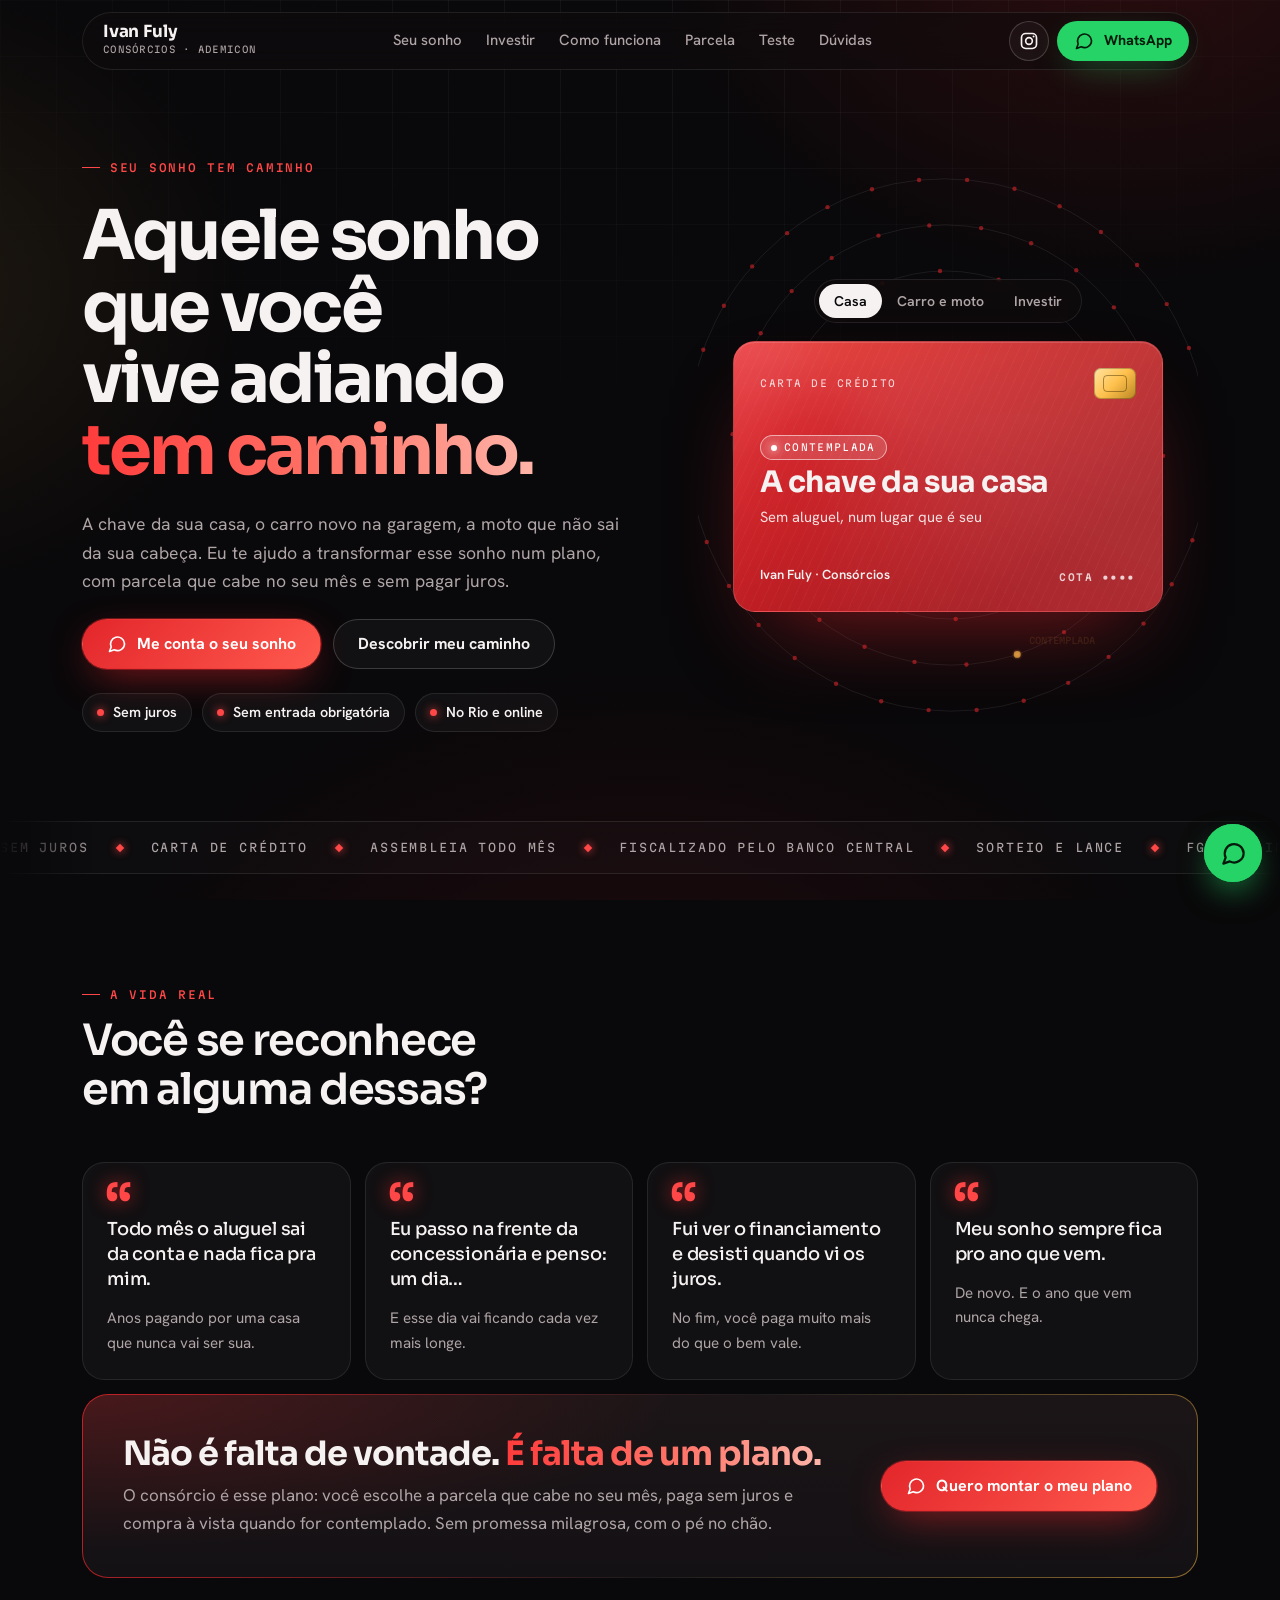
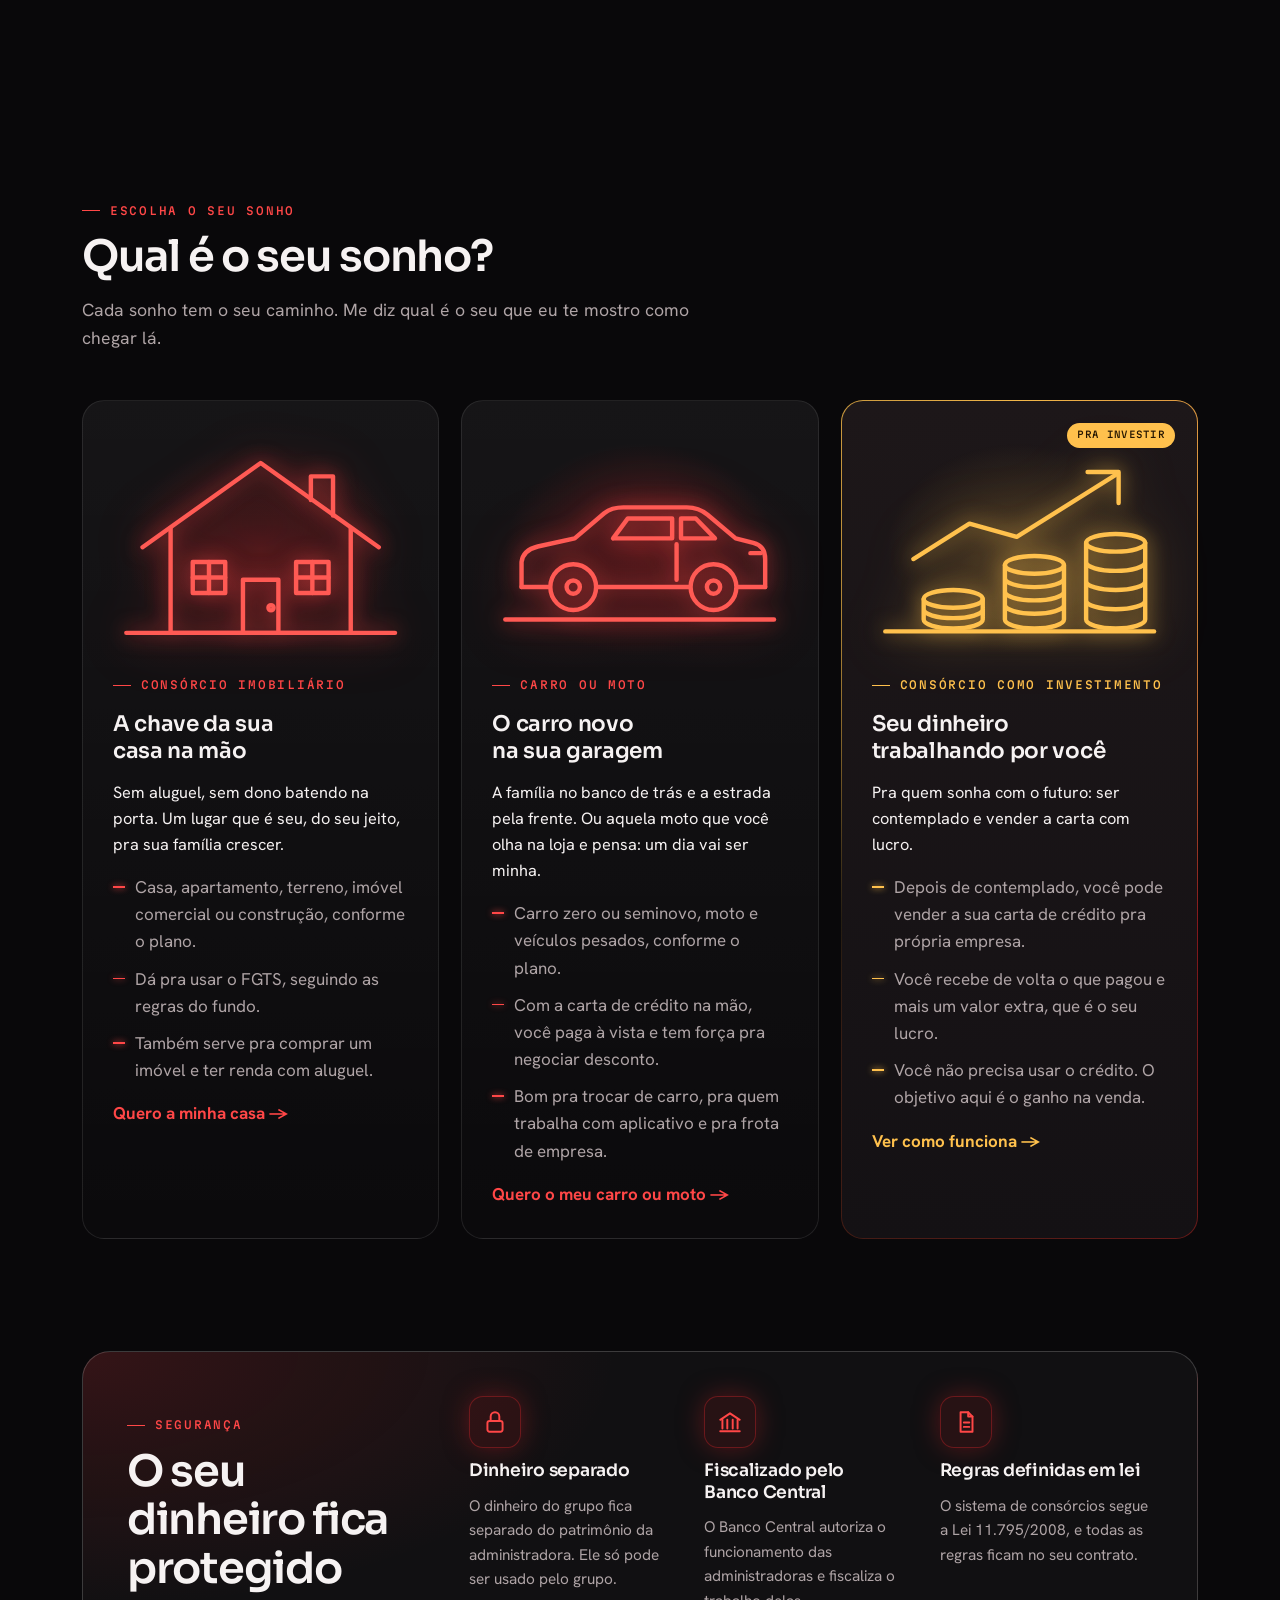
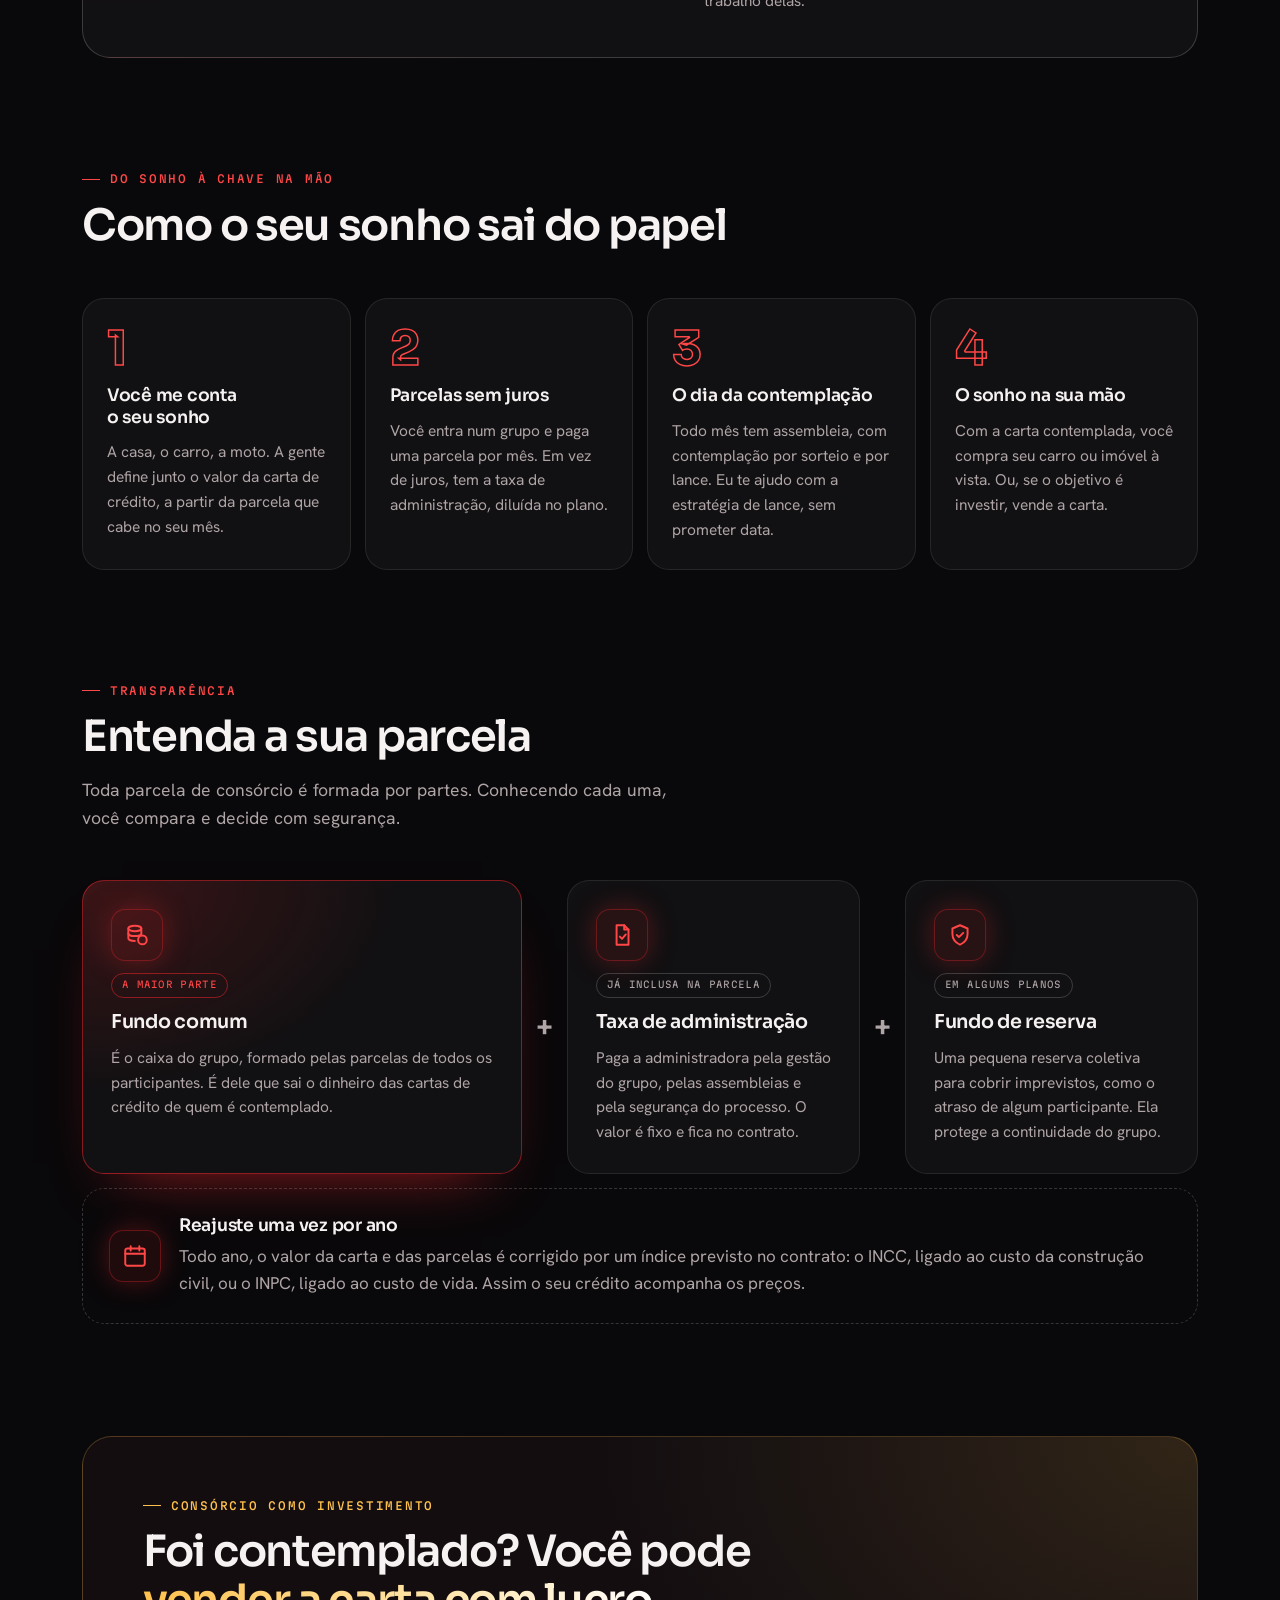
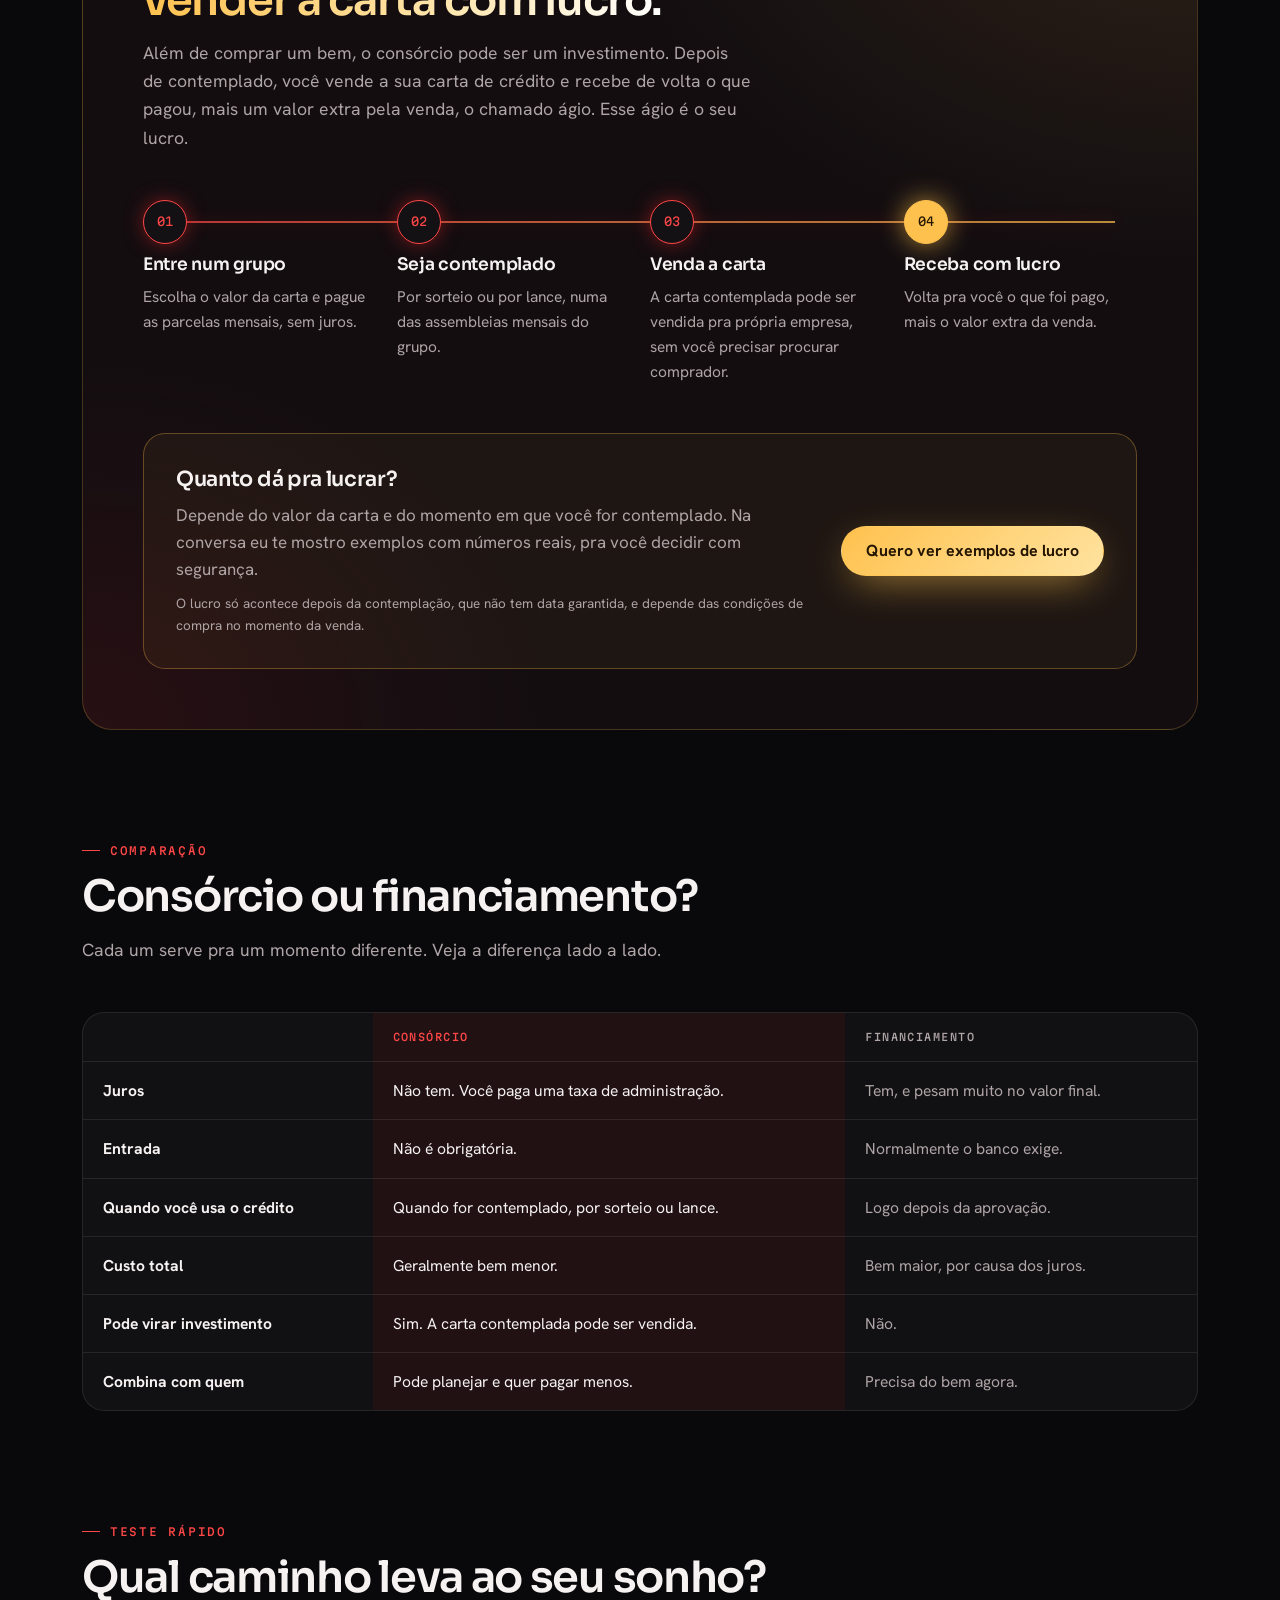
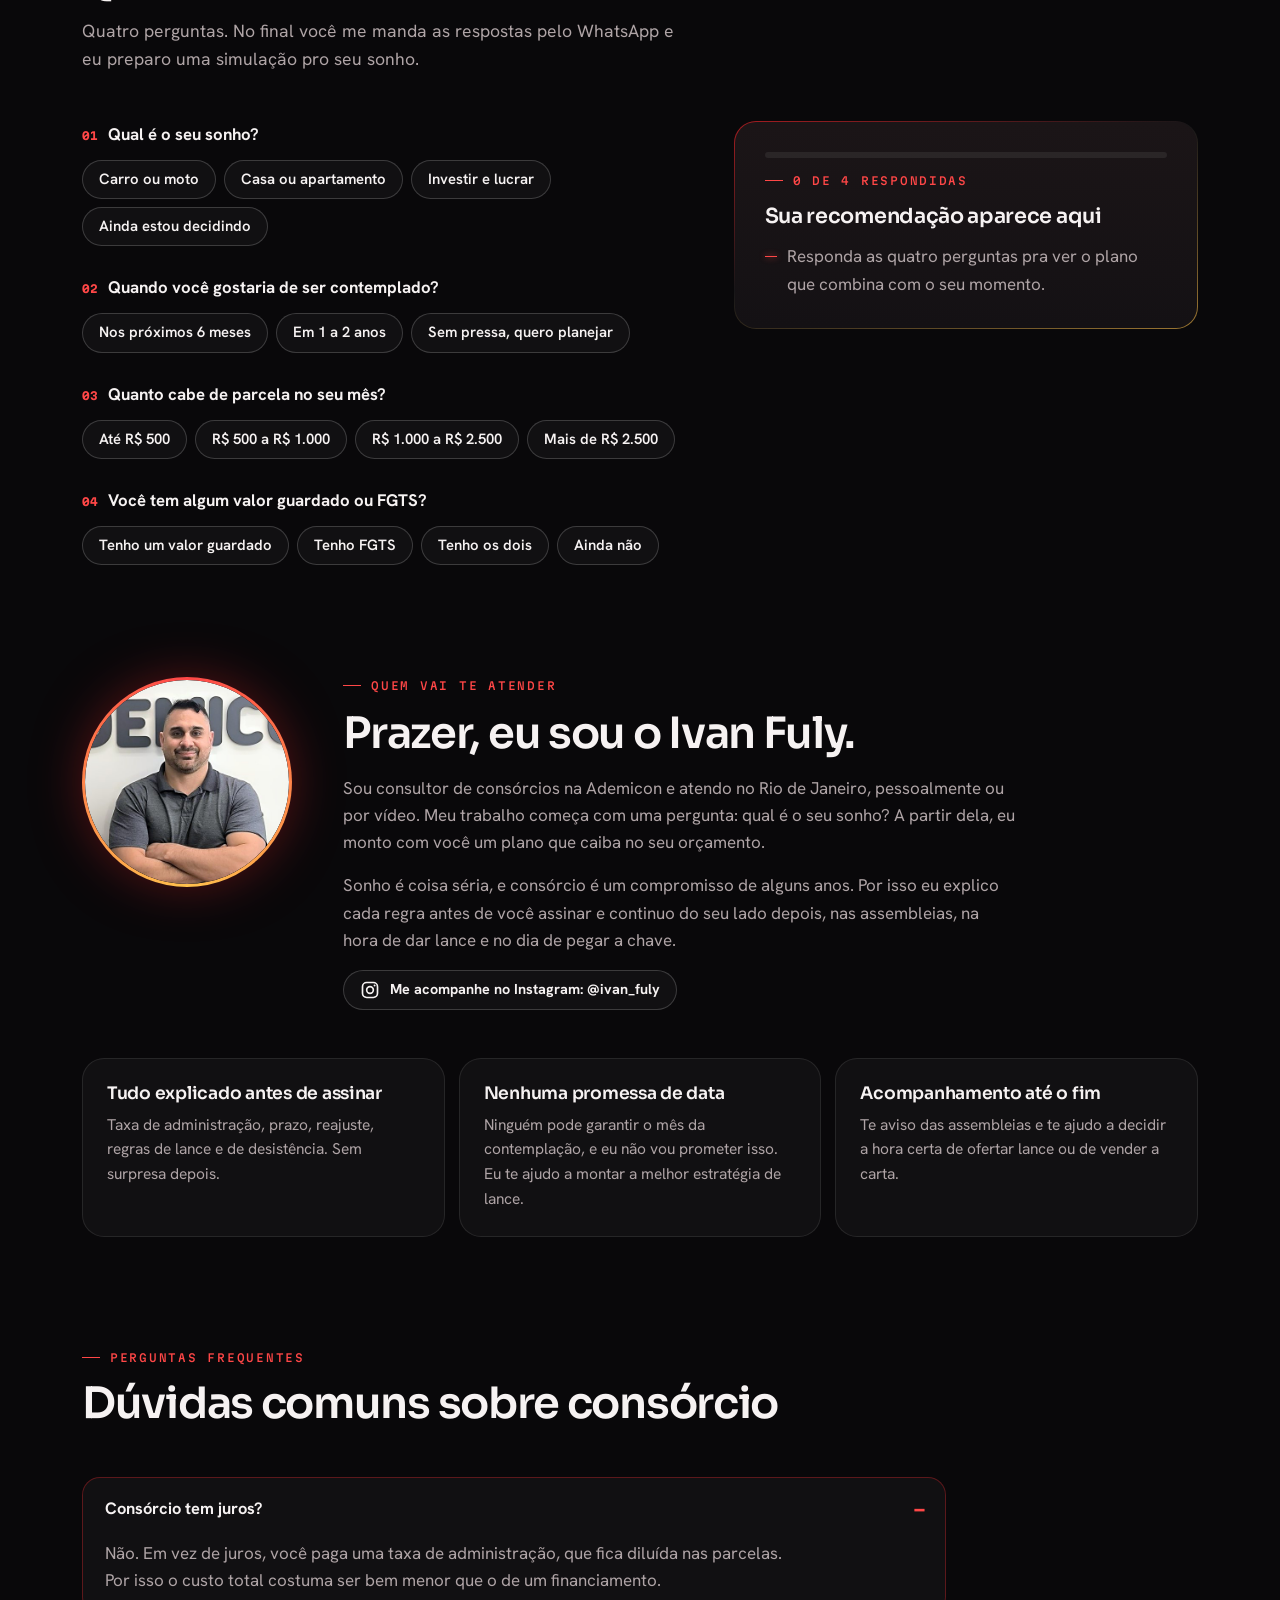
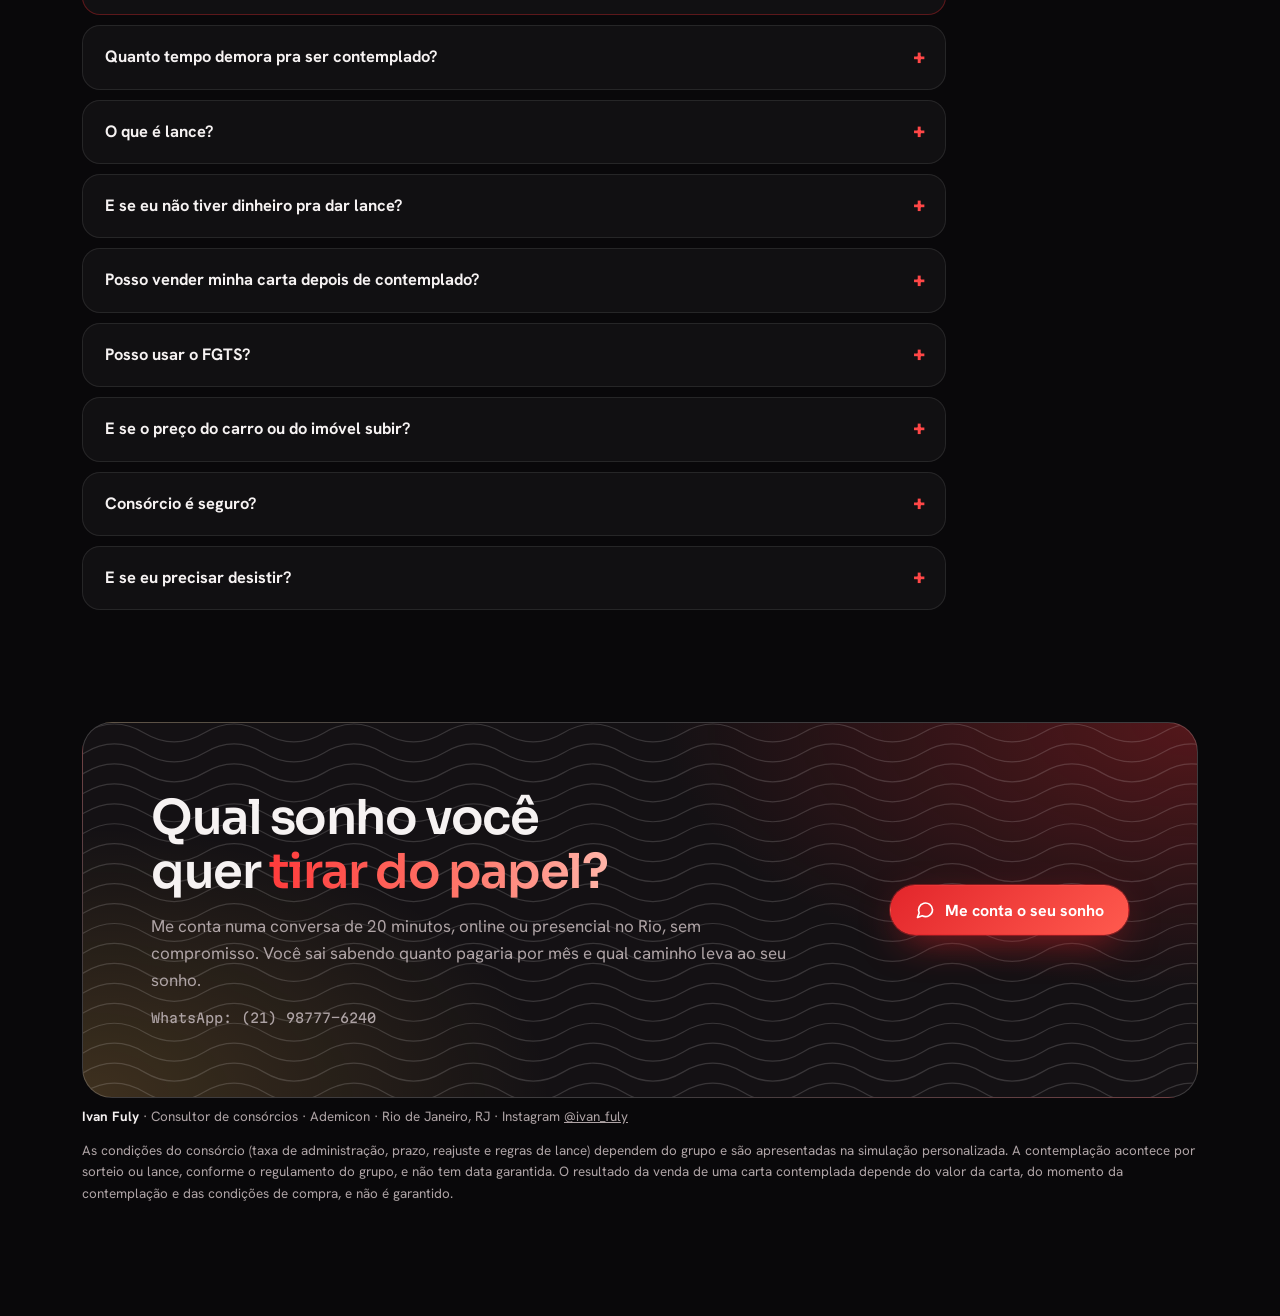
==== commit 6b1256a3: "Site novo, focado no sonho e na dor do cliente Aprovado pelo Ivan a partir da prévia: - topo: "Aquel" ====
--- a/index.html
+++ b/index.html
@@ -4,7 +4,7 @@
 <meta charset="utf-8">
 <meta name="viewport" content="width=device-width, initial-scale=1, viewport-fit=cover">
 <title>Ivan Fuly Consórcios</title>
-<meta name="description" content="Consórcio de veículos, imóveis e investimento no Rio de Janeiro, sem juros. Fale com o Ivan Fuly, consultor de consórcios, e descubra o plano certo pra você.">
+<meta name="description" content="A casa própria, o carro novo, a moto que não sai da cabeça. Seu sonho tem caminho com consórcio, sem juros. Atendimento no Rio de Janeiro e online com o Ivan Fuly.">
 <link rel="canonical" href="https://ivanfulyconsorcios.com.br/">
 <link rel="icon" href="favicon.svg" type="image/svg+xml">
 <meta name="theme-color" content="#09080A">
@@ -13,7 +13,7 @@
 <meta property="og:site_name" content="Ivan Fuly Consórcios">
 <meta property="og:url" content="https://ivanfulyconsorcios.com.br/">
 <meta property="og:title" content="Ivan Fuly Consórcios">
-<meta property="og:description" content="Carro, casa ou investimento. Sem pagar juros. Consórcio com atendimento no Rio de Janeiro e online.">
+<meta property="og:description" content="A casa própria, o carro novo, a moto. Seu sonho tem caminho, sem pagar juros. Atendimento no Rio de Janeiro e online.">
 <meta property="og:image" content="https://ivanfulyconsorcios.com.br/og-image.png">
 <meta property="og:image:width" content="1200">
 <meta property="og:image:height" content="630">
@@ -288,6 +288,60 @@
 .caminho > a { font-weight: 700; color: var(--cyan); text-decoration: none; }
 .caminho > a:hover { text-decoration: underline; text-underline-offset: 3px; }
 .caminho--ouro > a { color: var(--gold); }
+.caminho .sonho { color: var(--ink); font-size: 1.02rem; }
+
+/* Desenhos em neon (os mesmos do Instagram) */
+.palco {
+  position: relative; display: grid; place-items: center; margin: -6px -6px 4px; padding: 10px 6px 0;
+}
+.palco::before {
+  content: ""; position: absolute; inset: 8% 6% 0; border-radius: 50%;
+  background: radial-gradient(closest-side, rgba(232, 38, 43, .26), transparent);
+}
+.caminho--ouro .palco::before { background: radial-gradient(closest-side, rgba(255, 193, 77, .2), transparent); }
+.ilu {
+  position: relative; width: 100%; max-width: 300px; height: auto; overflow: visible;
+  fill: none; stroke: #FF5A54; stroke-width: 6; stroke-linecap: round; stroke-linejoin: round;
+  filter: drop-shadow(0 0 10px rgba(255, 71, 71, .7)) drop-shadow(0 0 26px rgba(232, 38, 43, .4));
+}
+.caminho--ouro .ilu { stroke: var(--gold); filter: drop-shadow(0 0 10px rgba(255, 193, 77, .65)) drop-shadow(0 0 26px rgba(255, 193, 77, .3)); }
+.js .ilu > * { stroke-dasharray: 1; stroke-dashoffset: 1; }
+.js .desenhado .ilu > * { animation: tracar 1.4s cubic-bezier(.6, .1, .3, 1) forwards; }
+.js .desenhado .ilu > :nth-child(2) { animation-delay: .15s; }
+.js .desenhado .ilu > :nth-child(3) { animation-delay: .3s; }
+.js .desenhado .ilu > :nth-child(4) { animation-delay: .45s; }
+.js .desenhado .ilu > :nth-child(5) { animation-delay: .6s; }
+.js .desenhado .ilu > :nth-child(6) { animation-delay: .75s; }
+.js .desenhado .ilu > :nth-child(n+7) { animation-delay: .9s; }
+@keyframes tracar { to { stroke-dashoffset: 0; } }
+
+/* A dor */
+.dores { display: grid; grid-template-columns: repeat(4, minmax(0, 1fr)); gap: 14px; }
+.dor {
+  min-width: 0; display: grid; gap: 14px; align-content: start; padding: 24px;
+  border-radius: var(--radius); border: 1px solid var(--line); background: var(--glass);
+}
+.dor blockquote {
+  margin: 0; position: relative; padding-top: 30px;
+  font-family: var(--display); font-weight: 500; font-size: 1.12rem; line-height: 1.4; letter-spacing: -.01em; color: var(--ink);
+}
+.dor blockquote::before {
+  content: "“"; position: absolute; top: -10px; left: -2px;
+  font-family: var(--display); font-weight: 700; font-size: 3.4rem; line-height: 1; color: var(--cyan); text-shadow: 0 0 18px rgba(232, 38, 43, .7);
+}
+.dor p { color: var(--muted); font-size: .95rem; }
+.virada {
+  margin-top: 14px; display: grid; grid-template-columns: minmax(0, 1fr) auto; gap: 24px; align-items: center;
+  padding: clamp(24px, 3.4vw, 40px); border-radius: 26px;
+  border: 1px solid transparent;
+  background:
+    radial-gradient(90% 140% at 0% 0%, rgba(232, 38, 43, .22), transparent 60%) padding-box,
+    linear-gradient(180deg, #1B1517, #141114) padding-box,
+    linear-gradient(120deg, rgba(232, 38, 43, .85), rgba(255, 255, 255, .08) 55%, rgba(255, 193, 77, .55)) border-box;
+}
+.virada > div { display: grid; gap: 10px; max-width: 44rem; }
+.virada h3 { font-size: clamp(1.4rem, 2.8vw, 2.1rem); line-height: 1.12; letter-spacing: -.03em; font-weight: 700; }
+.virada p { color: var(--muted); }
 
 /* Segurança */
 .seguranca {
@@ -481,6 +535,8 @@
 @media (max-width: 980px) {
   .nav { display: none; }
   .caminhos { grid-template-columns: minmax(0, 1fr); }
+  .dores { grid-template-columns: repeat(2, minmax(0, 1fr)); }
+  .palco .ilu { max-width: 260px; }
   .passos { grid-template-columns: repeat(2, minmax(0, 1fr)); }
   .compromissos { grid-template-columns: minmax(0, 1fr); }
 }
@@ -498,9 +554,10 @@
   .fluxo li .no { grid-row: span 2; }
 }
 @media (max-width: 760px) {
-  .lucro, .cta-final { grid-template-columns: minmax(0, 1fr); justify-items: start; }
+  .lucro, .cta-final, .virada { grid-template-columns: minmax(0, 1fr); justify-items: start; }
 }
 @media (max-width: 560px) {
+  .dores { grid-template-columns: minmax(0, 1fr); }
   .sobre { grid-template-columns: minmax(0, 1fr); }
   .seg-lista, .reajuste { grid-template-columns: minmax(0, 1fr); }
   .passos { grid-template-columns: minmax(0, 1fr); }
@@ -513,6 +570,7 @@
 @media (prefers-reduced-motion: reduce) {
   html { scroll-behavior: auto; }
   *, *::before, *::after { animation: none !important; transition: none !important; }
+  .js .ilu > * { stroke-dashoffset: 0; }
 }
 </style>
 </head>
@@ -538,7 +596,7 @@
       <span class="brand-sub">Consórcios · Ademicon</span>
     </a>
     <nav class="nav" aria-label="Seções">
-      <a href="#caminhos">Caminhos</a>
+      <a href="#caminhos">Seu sonho</a>
       <a href="#investir">Investir</a>
       <a href="#como">Como funciona</a>
       <a href="#parcela">Parcela</a>
@@ -555,12 +613,12 @@
 <main id="inicio">
   <section class="wrap hero">
     <div class="hero-copy">
-      <p class="kicker">Consultor de consórcios · Rio de Janeiro</p>
-      <h1>Carro, casa ou investimento. <span class="grad">Sem pagar juros.</span></h1>
-      <p class="lede">Eu te ajudo a escolher o consórcio certo pro seu momento, com parcela que cabe no seu mês e cada regra explicada antes de você assinar.</p>
+      <p class="kicker">Seu sonho tem caminho</p>
+      <h1>Aquele sonho que você vive adiando <span class="grad">tem caminho.</span></h1>
+      <p class="lede">A chave da sua casa, o carro novo na garagem, a moto que não sai da sua cabeça. Eu te ajudo a transformar esse sonho num plano, com parcela que cabe no seu mês e sem pagar juros.</p>
       <div class="hero-ctas">
-        <a class="btn btn-primary" href="#quiz">Descobrir meu plano</a>
-        <a class="btn btn-ghost" data-wa="geral" href="#contato"><svg aria-hidden="true"><use href="#i-chat"/></svg>Falar no WhatsApp</a>
+        <a class="btn btn-primary" data-wa="sonho" href="#contato"><svg aria-hidden="true"><use href="#i-chat"/></svg>Me conta o seu sonho</a>
+        <a class="btn btn-ghost" href="#quiz">Descobrir meu caminho</a>
       </div>
       <ul class="pills">
         <li>Sem juros</li>
@@ -573,9 +631,9 @@
       <canvas id="orbita" aria-hidden="true"></canvas>
       <div class="carta-wrap">
         <div class="modos" aria-label="Tipo de consórcio">
-          <button type="button" data-modo="veiculo" aria-pressed="true">Veículo</button>
-          <button type="button" data-modo="imovel" aria-pressed="false">Imóvel</button>
-          <button type="button" data-modo="investir" aria-pressed="false">Investimento</button>
+          <button type="button" data-modo="imovel" aria-pressed="true">Casa</button>
+          <button type="button" data-modo="veiculo" aria-pressed="false">Carro e moto</button>
+          <button type="button" data-modo="investir" aria-pressed="false">Investir</button>
         </div>
         <div class="flutua">
           <div class="carta" id="carta">
@@ -585,8 +643,8 @@
             </div>
             <div class="carta-meio" id="cartaMeio">
               <span class="status">Contemplada</span>
-              <strong class="carta-titulo" id="cartaTitulo">Seu carro novo</strong>
-              <span class="carta-sub" id="cartaSub">Carro zero ou seminovo, moto e pesados</span>
+              <strong class="carta-titulo" id="cartaTitulo">A chave da sua casa</strong>
+              <span class="carta-sub" id="cartaSub">Sem aluguel, num lugar que é seu</span>
             </div>
             <div class="carta-base">
               <span>Ivan Fuly · Consórcios</span>
@@ -605,39 +663,112 @@
     </div>
   </div>
 
+  <section class="wrap sec" id="dor">
+    <div class="sec-head">
+      <p class="kicker">A vida real</p>
+      <h2>Você se reconhece em alguma dessas?</h2>
+    </div>
+    <div class="dores">
+      <article class="dor">
+        <blockquote>Todo mês o aluguel sai da conta e nada fica pra mim.</blockquote>
+        <p>Anos pagando por uma casa que nunca vai ser sua.</p>
+      </article>
+      <article class="dor">
+        <blockquote>Eu passo na frente da concessionária e penso: um dia…</blockquote>
+        <p>E esse dia vai ficando cada vez mais longe.</p>
+      </article>
+      <article class="dor">
+        <blockquote>Fui ver o financiamento e desisti quando vi os juros.</blockquote>
+        <p>No fim, você paga muito mais do que o bem vale.</p>
+      </article>
+      <article class="dor">
+        <blockquote>Meu sonho sempre fica pro ano que vem.</blockquote>
+        <p>De novo. E o ano que vem nunca chega.</p>
+      </article>
+    </div>
+    <div class="virada">
+      <div>
+        <h3>Não é falta de vontade. <span class="grad">É falta de um plano.</span></h3>
+        <p>O consórcio é esse plano: você escolhe a parcela que cabe no seu mês, paga sem juros e compra à vista quando for contemplado. Sem promessa milagrosa, com o pé no chão.</p>
+      </div>
+      <a class="btn btn-primary" data-wa="plano" href="#contato"><svg aria-hidden="true"><use href="#i-chat"/></svg>Quero montar o meu plano</a>
+    </div>
+  </section>
+
   <section class="wrap sec" id="caminhos">
     <div class="sec-head">
-      <p class="kicker">Três caminhos</p>
-      <h2>O que você quer conquistar?</h2>
+      <p class="kicker">Escolha o seu sonho</p>
+      <h2>Qual é o seu sonho?</h2>
+      <p class="lede">Cada sonho tem o seu caminho. Me diz qual é o seu que eu te mostro como chegar lá.</p>
     </div>
     <div class="caminhos">
       <article class="caminho">
-        <span class="ic" aria-hidden="true"><svg viewBox="0 0 24 24"><path d="M3 17v-4l2.2-5.2A2 2 0 0 1 7 6.5h10a2 2 0 0 1 1.8 1.3L21 13v4"/><path d="M3 13h18"/><path d="M3 17h2.5M9.5 17h5M18.5 17H21"/><circle cx="7.5" cy="17" r="2"/><circle cx="16.5" cy="17" r="2"/></svg></span>
-        <p class="kicker">Consórcio de veículos</p>
-        <h3>Seu próximo carro, comprado à vista</h3>
+        <div class="palco" aria-hidden="true">
+          <svg class="ilu" viewBox="0 0 400 300">
+            <path pathLength="1" d="M40 152 L200 38 L360 152"/>
+            <path pathLength="1" d="M78 126 L78 268 L322 268 L322 126"/>
+            <path pathLength="1" d="M176 268 L176 196 L224 196 L224 268"/>
+            <path pathLength="1" d="M108 172 H152 V214 H108 Z"/>
+            <path pathLength="1" d="M248 172 H292 V214 H248 Z"/>
+            <path pathLength="1" d="M130 172 V214 M108 193 H152 M270 172 V214 M248 193 H292"/>
+            <path pathLength="1" d="M268 88 L268 56 L298 56 L298 109"/>
+            <circle pathLength="1" cx="214" cy="234" r="3.5"/>
+            <path pathLength="1" d="M18 268 H382"/>
+          </svg>
+        </div>
+        <p class="kicker">Consórcio imobiliário</p>
+        <h3>A chave da sua casa na mão</h3>
+        <p class="sonho">Sem aluguel, sem dono batendo na porta. Um lugar que é seu, do seu jeito, pra sua família crescer.</p>
+        <ul class="lista">
+          <li>Casa, apartamento, terreno, imóvel comercial ou construção, conforme o plano.</li>
+          <li>Dá pra usar o FGTS, seguindo as regras do fundo.</li>
+          <li>Também serve pra comprar um imóvel e ter renda com aluguel.</li>
+        </ul>
+        <a data-wa="imovel" href="#contato">Quero a minha casa →</a>
+      </article>
+      <article class="caminho">
+        <div class="palco" aria-hidden="true">
+          <svg class="ilu" viewBox="0 0 400 300">
+            <path pathLength="1" d="M40 206 L40 172 Q42 156 62 151 L112 140 L152 106 Q162 98 178 98 L264 98 Q280 98 292 108 L330 140 L354 146 Q370 150 370 168 L370 206"/>
+            <path pathLength="1" d="M40 206 H78 M142 206 H268 M332 206 H370"/>
+            <circle pathLength="1" cx="110" cy="206" r="31"/>
+            <circle pathLength="1" cx="300" cy="206" r="31"/>
+            <path pathLength="1" d="M164 140 L184 113 L244 113 L244 140 Z"/>
+            <path pathLength="1" d="M256 140 L256 113 L276 113 L302 140 Z"/>
+            <circle pathLength="1" cx="110" cy="206" r="9"/>
+            <circle pathLength="1" cx="300" cy="206" r="9"/>
+            <path pathLength="1" d="M250 148 V196 M350 160 H364"/>
+            <path pathLength="1" d="M18 250 H382"/>
+          </svg>
+        </div>
+        <p class="kicker">Carro ou moto</p>
+        <h3>O carro novo na sua garagem</h3>
+        <p class="sonho">A família no banco de trás e a estrada pela frente. Ou aquela moto que você olha na loja e pensa: um dia vai ser minha.</p>
         <ul class="lista">
           <li>Carro zero ou seminovo, moto e veículos pesados, conforme o plano.</li>
           <li>Com a carta de crédito na mão, você paga à vista e tem força pra negociar desconto.</li>
           <li>Bom pra trocar de carro, pra quem trabalha com aplicativo e pra frota de empresa.</li>
         </ul>
-        <a data-wa="veiculo" href="#contato">Quero uma simulação de veículo →</a>
-      </article>
-      <article class="caminho">
-        <span class="ic" aria-hidden="true"><svg viewBox="0 0 24 24"><path d="M3 11 12 4l9 7"/><path d="M5.5 9.5V20h13V9.5"/><path d="M10 20v-5.5h4V20"/></svg></span>
-        <p class="kicker">Consórcio imobiliário</p>
-        <h3>Sua casa própria, sem pagar juros</h3>
-        <ul class="lista">
-          <li>Casa, apartamento, terreno, imóvel comercial ou construção, conforme o plano.</li>
-          <li>Dá pra usar o FGTS, seguindo as regras do fundo.</li>
-          <li>Também serve pra comprar um imóvel e ter renda com aluguel.</li>
-        </ul>
-        <a data-wa="imovel" href="#contato">Quero uma simulação de imóvel →</a>
+        <a data-wa="veiculo" href="#contato">Quero o meu carro ou moto →</a>
       </article>
       <article class="caminho caminho--ouro">
         <span class="selo">Pra investir</span>
-        <span class="ic" aria-hidden="true"><svg viewBox="0 0 24 24"><path d="M3 17l6-6 4 4 8-8"/><path d="M15 7h6v6"/></svg></span>
+        <div class="palco" aria-hidden="true">
+          <svg class="ilu" viewBox="0 0 400 300">
+            <path pathLength="1" d="M70 222 A40 12 0 0 1 150 222 A40 12 0 0 1 70 222 Z"/>
+            <path pathLength="1" d="M70 222 V250 A40 12 0 0 0 150 250 V222 M70 236 A40 12 0 0 0 150 236"/>
+            <path pathLength="1" d="M180 176 A40 12 0 0 1 260 176 A40 12 0 0 1 180 176 Z"/>
+            <path pathLength="1" d="M180 176 V250 A40 12 0 0 0 260 250 V176 M180 194 A40 12 0 0 0 260 194 M180 212 A40 12 0 0 0 260 212 M180 230 A40 12 0 0 0 260 230"/>
+            <path pathLength="1" d="M56 168 L132 120 L196 138 L330 54"/>
+            <path pathLength="1" d="M292 50 H334 V92"/>
+            <path pathLength="1" d="M290 146 A40 12 0 0 1 370 146 A40 12 0 0 1 290 146 Z"/>
+            <path pathLength="1" d="M290 146 V250 A40 12 0 0 0 370 250 V146 M290 172 A40 12 0 0 0 370 172 M290 198 A40 12 0 0 0 370 198 M290 224 A40 12 0 0 0 370 224"/>
+            <path pathLength="1" d="M18 266 H382"/>
+          </svg>
+        </div>
         <p class="kicker">Consórcio como investimento</p>
-        <h3>Seja contemplado e venda sua carta com lucro</h3>
+        <h3>Seu dinheiro trabalhando por você</h3>
+        <p class="sonho">Pra quem sonha com o futuro: ser contemplado e vender a carta com lucro.</p>
         <ul class="lista">
           <li>Depois de contemplado, você pode vender a sua carta de crédito pra própria empresa.</li>
           <li>Você recebe de volta o que pagou e mais um valor extra, que é o seu lucro.</li>
@@ -676,29 +807,29 @@
 
   <section class="wrap sec" id="como">
     <div class="sec-head">
-      <p class="kicker">Passo a passo</p>
-      <h2>Como funciona o consórcio</h2>
+      <p class="kicker">Do sonho à chave na mão</p>
+      <h2>Como o seu sonho sai do papel</h2>
     </div>
     <ol class="passos">
       <li class="passo">
         <span class="passo-n" aria-hidden="true">1</span>
-        <h3>Escolha sua carta de crédito</h3>
-        <p>É o valor que você vai ter pra comprar. A gente define junto, a partir da parcela que cabe no seu mês.</p>
+        <h3>Você me conta o seu sonho</h3>
+        <p>A casa, o carro, a moto. A gente define junto o valor da carta de crédito, a partir da parcela que cabe no seu mês.</p>
       </li>
       <li class="passo">
         <span class="passo-n" aria-hidden="true">2</span>
-        <h3>Pague parcelas sem juros</h3>
+        <h3>Parcelas sem juros</h3>
         <p>Você entra num grupo e paga uma parcela por mês. Em vez de juros, tem a taxa de administração, diluída no plano.</p>
       </li>
       <li class="passo">
         <span class="passo-n" aria-hidden="true">3</span>
-        <h3>Seja contemplado</h3>
-        <p>Todo mês tem assembleia. Nela, participantes do grupo são contemplados por sorteio e por lance.</p>
+        <h3>O dia da contemplação</h3>
+        <p>Todo mês tem assembleia, com contemplação por sorteio e por lance. Eu te ajudo com a estratégia de lance, sem prometer data.</p>
       </li>
       <li class="passo">
         <span class="passo-n" aria-hidden="true">4</span>
-        <h3>Use ou venda a carta</h3>
-        <p>Compre seu carro ou imóvel à vista ou, se o seu objetivo é investir, venda a carta contemplada.</p>
+        <h3>O sonho na sua mão</h3>
+        <p>Com a carta contemplada, você compra seu carro ou imóvel à vista. Ou, se o objetivo é investir, vende a carta.</p>
       </li>
     </ol>
   </section>
@@ -794,8 +925,8 @@
   <section class="wrap sec" id="quiz">
     <div class="sec-head">
       <p class="kicker">Teste rápido</p>
-      <h2>Qual consórcio combina com você?</h2>
-      <p class="lede">Quatro perguntas. No final você me manda as respostas pelo WhatsApp e eu preparo uma simulação pra você.</p>
+      <h2>Qual caminho leva ao seu sonho?</h2>
+      <p class="lede">Quatro perguntas. No final você me manda as respostas pelo WhatsApp e eu preparo uma simulação pro seu sonho.</p>
     </div>
     <div class="quiz">
       <form class="perguntas" id="perguntas"></form>
@@ -817,8 +948,8 @@
       <div class="sobre-texto">
         <p class="kicker">Quem vai te atender</p>
         <h2>Prazer, eu sou o Ivan Fuly.</h2>
-        <p>Sou consultor de consórcios na Ademicon e atendo no Rio de Janeiro, pessoalmente ou por vídeo. Meu trabalho é entender o que você quer conquistar e montar um plano que caiba no seu orçamento.</p>
-        <p>Consórcio é um compromisso de alguns anos. Por isso eu explico cada regra antes de você assinar e continuo do seu lado depois, nas assembleias e na hora de dar lance.</p>
+        <p>Sou consultor de consórcios na Ademicon e atendo no Rio de Janeiro, pessoalmente ou por vídeo. Meu trabalho começa com uma pergunta: qual é o seu sonho? A partir dela, eu monto com você um plano que caiba no seu orçamento.</p>
+        <p>Sonho é coisa séria, e consórcio é um compromisso de alguns anos. Por isso eu explico cada regra antes de você assinar e continuo do seu lado depois, nas assembleias, na hora de dar lance e no dia de pegar a chave.</p>
         <a class="btn btn-ghost btn-sm insta" href="https://www.instagram.com/ivan_fuly/" target="_blank" rel="noopener"><svg aria-hidden="true"><use href="#i-insta"/></svg>Me acompanhe no Instagram: @ivan_fuly</a>
       </div>
     </div>
@@ -887,11 +1018,11 @@
     <div class="cta-final">
       <svg class="ondas" aria-hidden="true"></svg>
       <div class="cta-texto">
-        <h2>Vamos conversar <span class="grad">20 minutos?</span></h2>
-        <p>Online ou presencial no Rio, sem compromisso. Você sai da conversa sabendo quanto pagaria por mês e qual caminho faz mais sentido pra você.</p>
+        <h2>Qual sonho você quer <span class="grad">tirar do papel?</span></h2>
+        <p>Me conta numa conversa de 20 minutos, online ou presencial no Rio, sem compromisso. Você sai sabendo quanto pagaria por mês e qual caminho leva ao seu sonho.</p>
         <p class="numero" id="numeroTxt" hidden></p>
       </div>
-      <a class="btn btn-primary" data-wa="geral" href="#contato"><svg aria-hidden="true"><use href="#i-chat"/></svg>Chamar no WhatsApp</a>
+      <a class="btn btn-primary" data-wa="sonho" href="#contato"><svg aria-hidden="true"><use href="#i-chat"/></svg>Me conta o seu sonho</a>
     </div>
   </section>
 </main>
@@ -911,14 +1042,25 @@
 const $ = (id) => document.getElementById(id);
 const reduzMovimento = window.matchMedia("(prefers-reduced-motion: reduce)").matches;
 
+/* ---------- Desenhos dos sonhos: se desenham quando aparecem na tela ---------- */
+document.documentElement.classList.add("js");
+const observarDesenhos = new IntersectionObserver((entradas) => {
+  entradas.forEach((e) => {
+    if (!e.isIntersecting) return;
+    e.target.classList.add("desenhado");
+    observarDesenhos.unobserve(e.target);
+  });
+}, { threshold: 0.35 });
+document.querySelectorAll(".caminho").forEach((c) => observarDesenhos.observe(c));
+
 /* ---------- Carta do topo ---------- */
 const MODOS = {
-  veiculo: { titulo: "Seu carro novo", sub: "Carro zero ou seminovo, moto e pesados" },
-  imovel: { titulo: "Sua casa própria", sub: "Casa, apê, terreno ou construção" },
-  investir: { titulo: "Seu lucro", sub: "Venda da carta contemplada" },
+  imovel: { titulo: "A chave da sua casa", sub: "Sem aluguel, num lugar que é seu" },
+  veiculo: { titulo: "Seu carro novo", sub: "A família no banco de trás, a estrada pela frente" },
+  investir: { titulo: "Seu dinheiro rendendo", sub: "Venda da carta contemplada" },
 };
-const ORDEM = ["veiculo", "imovel", "investir"];
-let modoAtual = "veiculo";
+const ORDEM = ["imovel", "veiculo", "investir"];
+let modoAtual = "imovel";
 const carta = $("carta");
 
 function setModo(modo) {
@@ -1063,7 +1205,7 @@
 
 /* ---------- Teste rápido ---------- */
 const QUIZ = [
-  { id: "objetivo", curto: "Objetivo", q: "O que você quer conquistar?", opts: [["carro", "Carro ou moto"], ["imovel", "Casa ou apartamento"], ["investir", "Investir e lucrar"], ["naosei", "Ainda estou decidindo"]] },
+  { id: "objetivo", curto: "Sonho", q: "Qual é o seu sonho?", opts: [["carro", "Carro ou moto"], ["imovel", "Casa ou apartamento"], ["investir", "Investir e lucrar"], ["naosei", "Ainda estou decidindo"]] },
   { id: "quando", curto: "Quando", q: "Quando você gostaria de ser contemplado?", opts: [["logo", "Nos próximos 6 meses"], ["medio", "Em 1 a 2 anos"], ["semPressa", "Sem pressa, quero planejar"]] },
   { id: "parcela", curto: "Parcela", q: "Quanto cabe de parcela no seu mês?", opts: [["ate500", "Até R$ 500"], ["ate1000", "R$ 500 a R$ 1.000"], ["ate2500", "R$ 1.000 a R$ 2.500"], ["mais", "Mais de R$ 2.500"]] },
   { id: "reserva", curto: "Reserva", q: "Você tem algum valor guardado ou FGTS?", opts: [["guardado", "Tenho um valor guardado"], ["fgts", "Tenho FGTS"], ["ambos", "Tenho os dois"], ["nada", "Ainda não"]] },
@@ -1142,8 +1284,10 @@
 /* ---------- WhatsApp ---------- */
 const MENSAGENS = {
   geral: () => "Olá, Ivan! Vi seu site e quero saber mais sobre consórcio.",
-  veiculo: () => "Olá, Ivan! Quero uma simulação de consórcio de veículo.",
-  imovel: () => "Olá, Ivan! Quero uma simulação de consórcio imobiliário.",
+  sonho: () => "Olá, Ivan! Vi seu site e quero te contar o meu sonho.",
+  plano: () => "Olá, Ivan! Vi seu site e quero montar um plano pro meu sonho.",
+  veiculo: () => "Olá, Ivan! Meu sonho é um carro (ou moto) novo. Quero uma simulação de consórcio de veículo.",
+  imovel: () => "Olá, Ivan! Meu sonho é a casa própria. Quero uma simulação de consórcio imobiliário.",
   investir: () => "Olá, Ivan! Quero entender o consórcio como investimento e ver exemplos de lucro com a venda da carta.",
   quiz: () => ["Olá, Ivan! Fiz o teste no seu site:", ...QUIZ.map((q) => `• ${q.curto}: ${rotulo(q.id)}`), "Quero uma simulação."].join("\n"),
 };
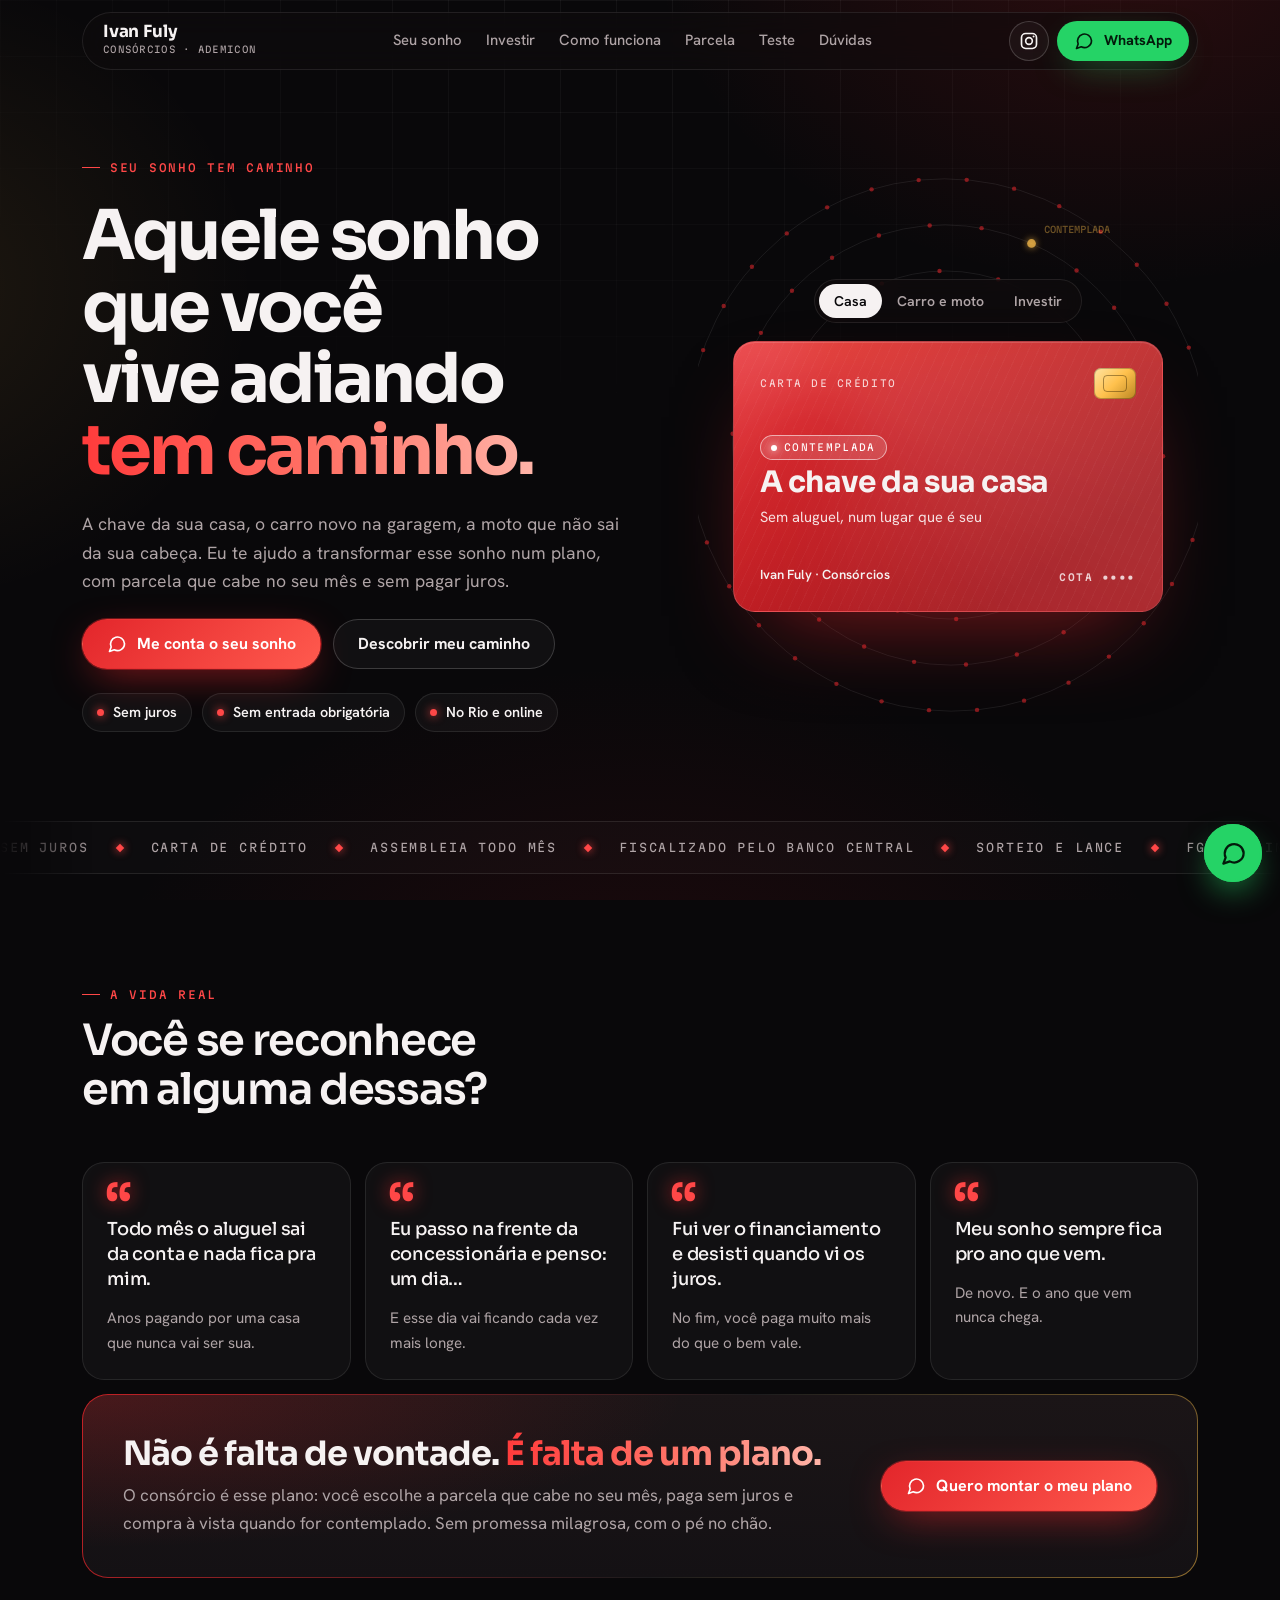
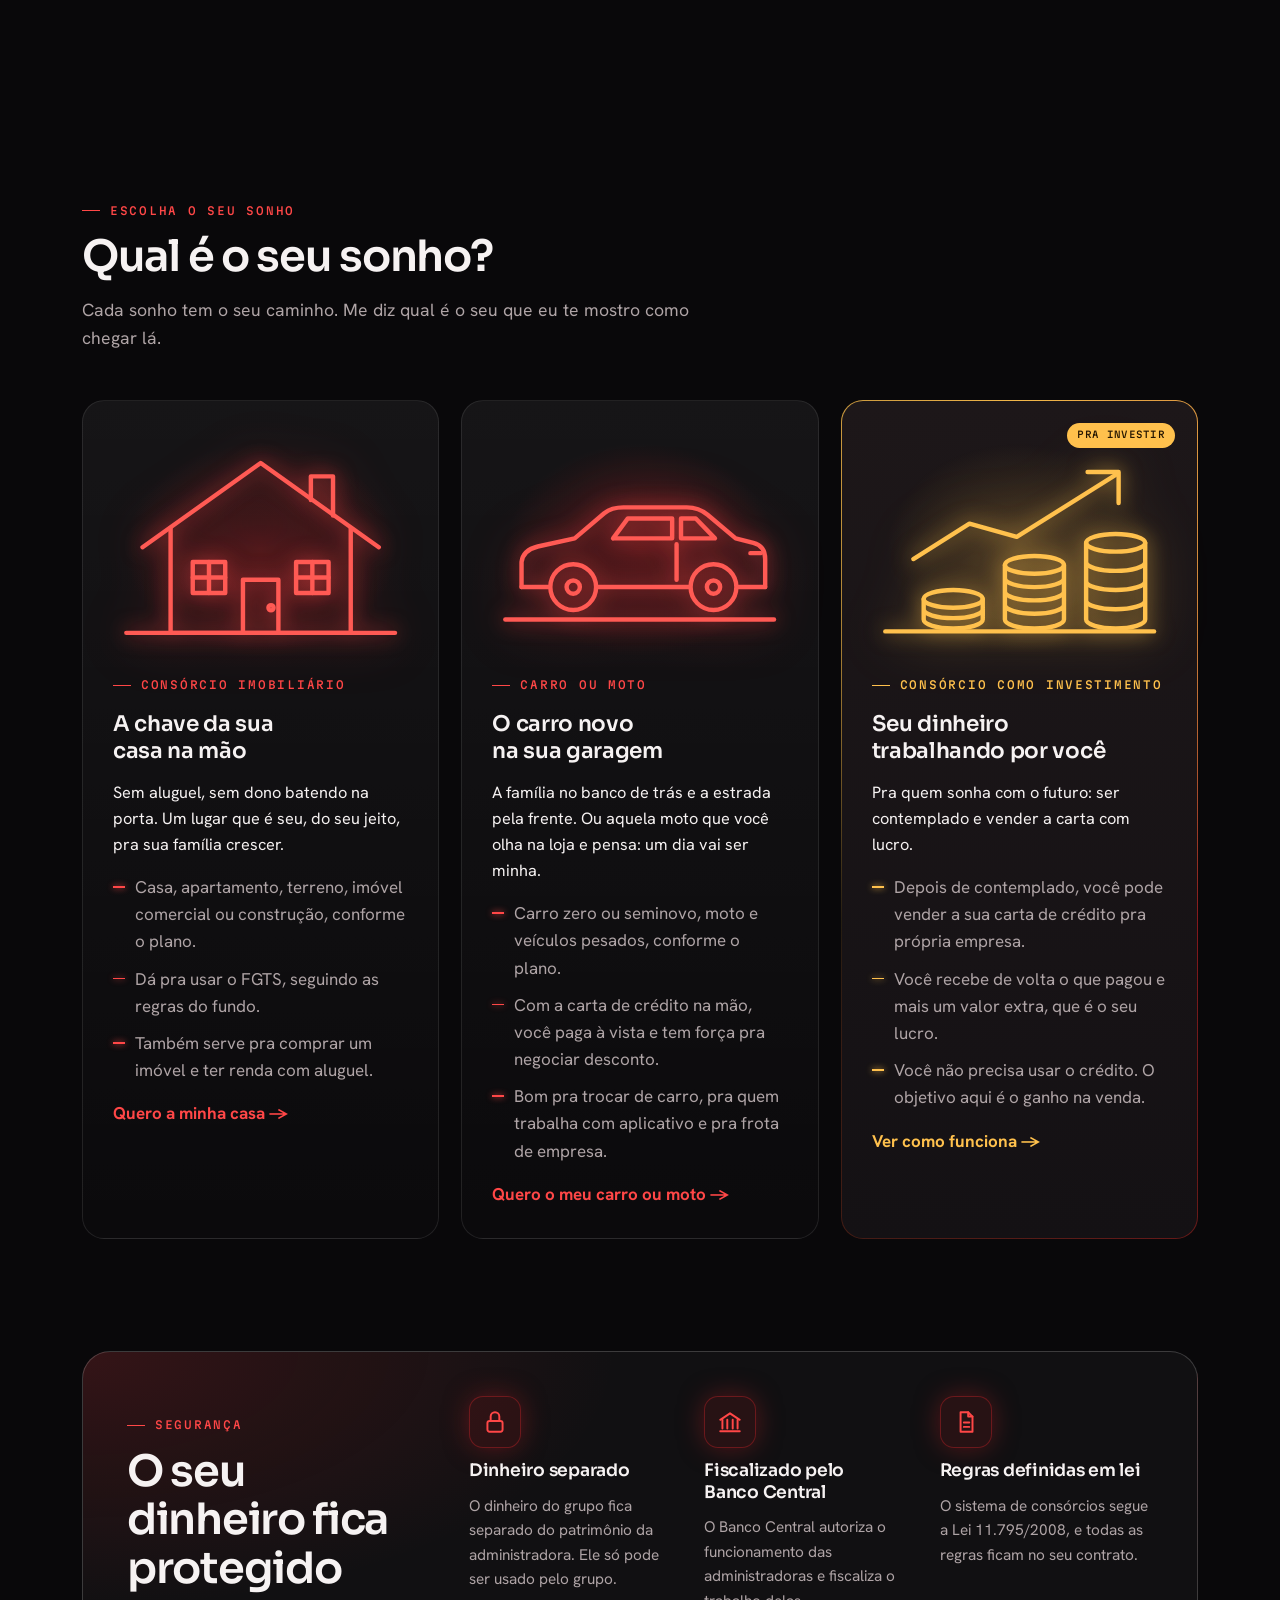
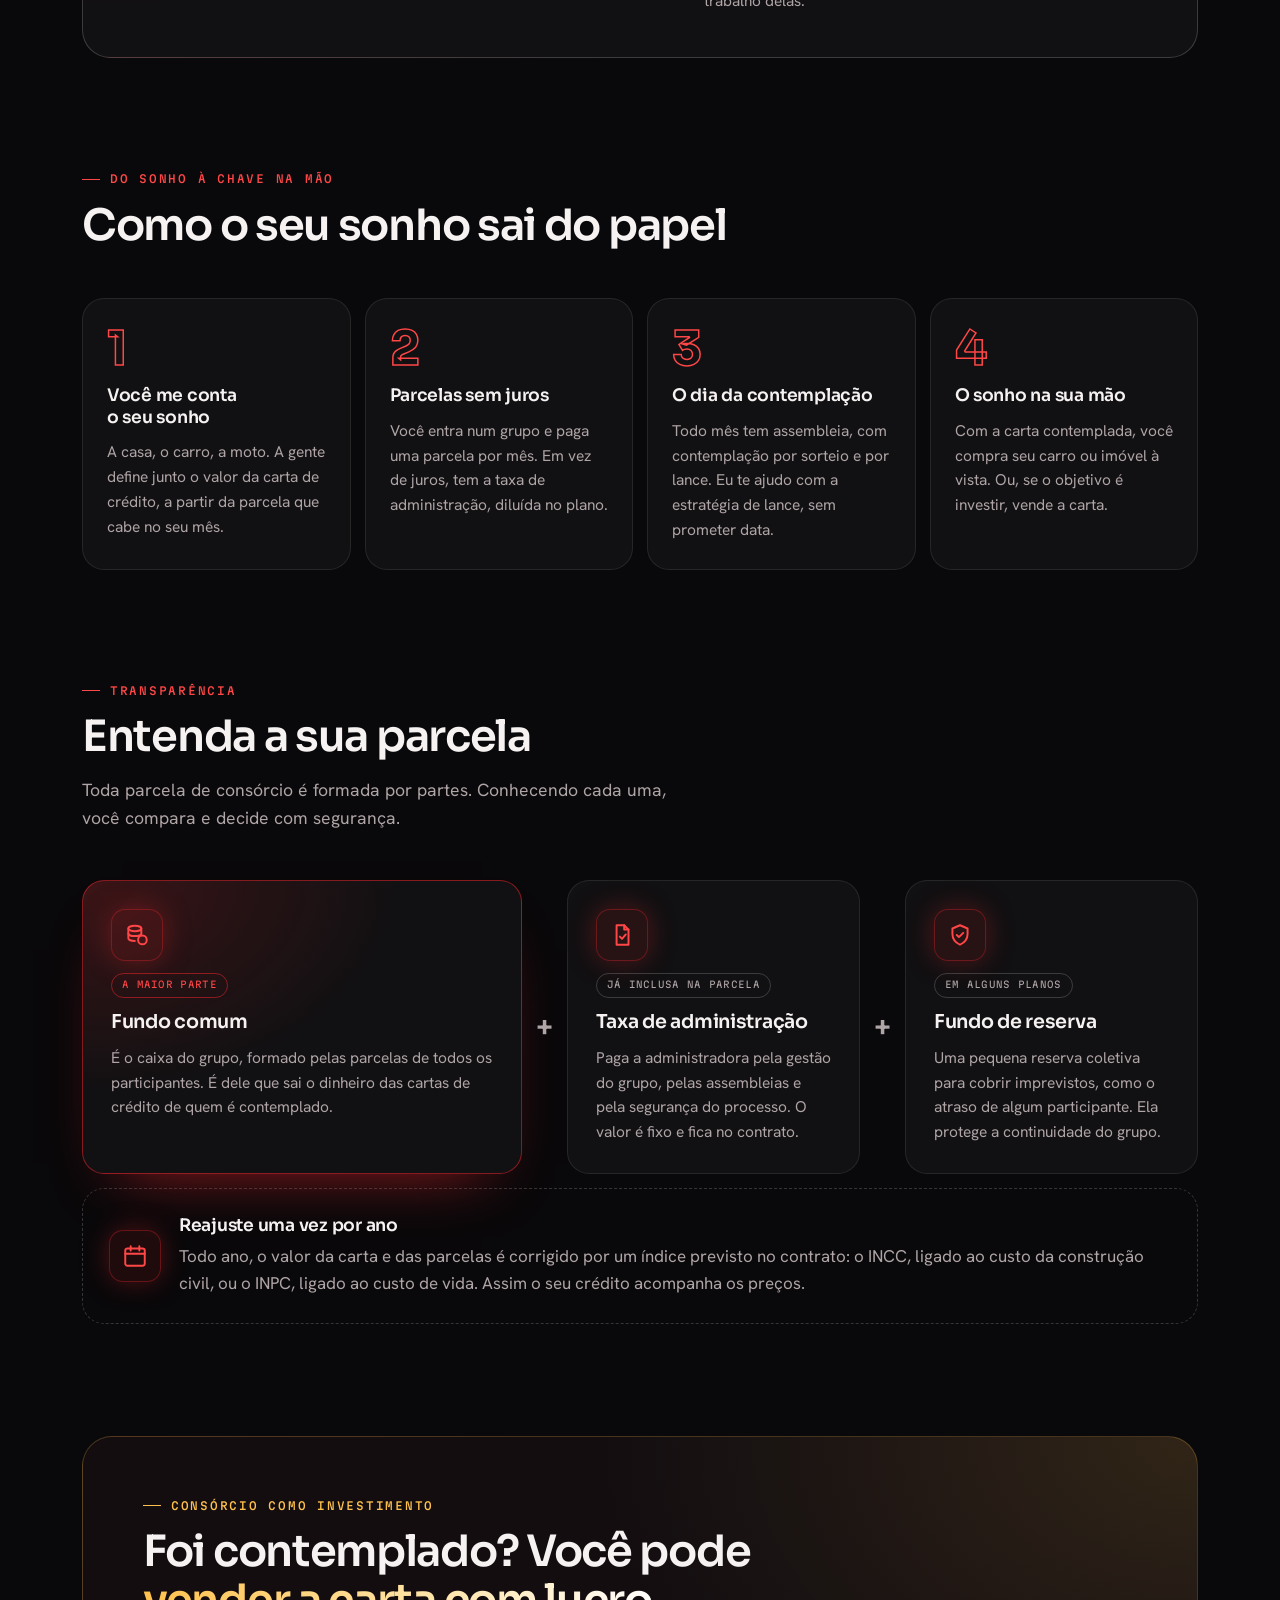
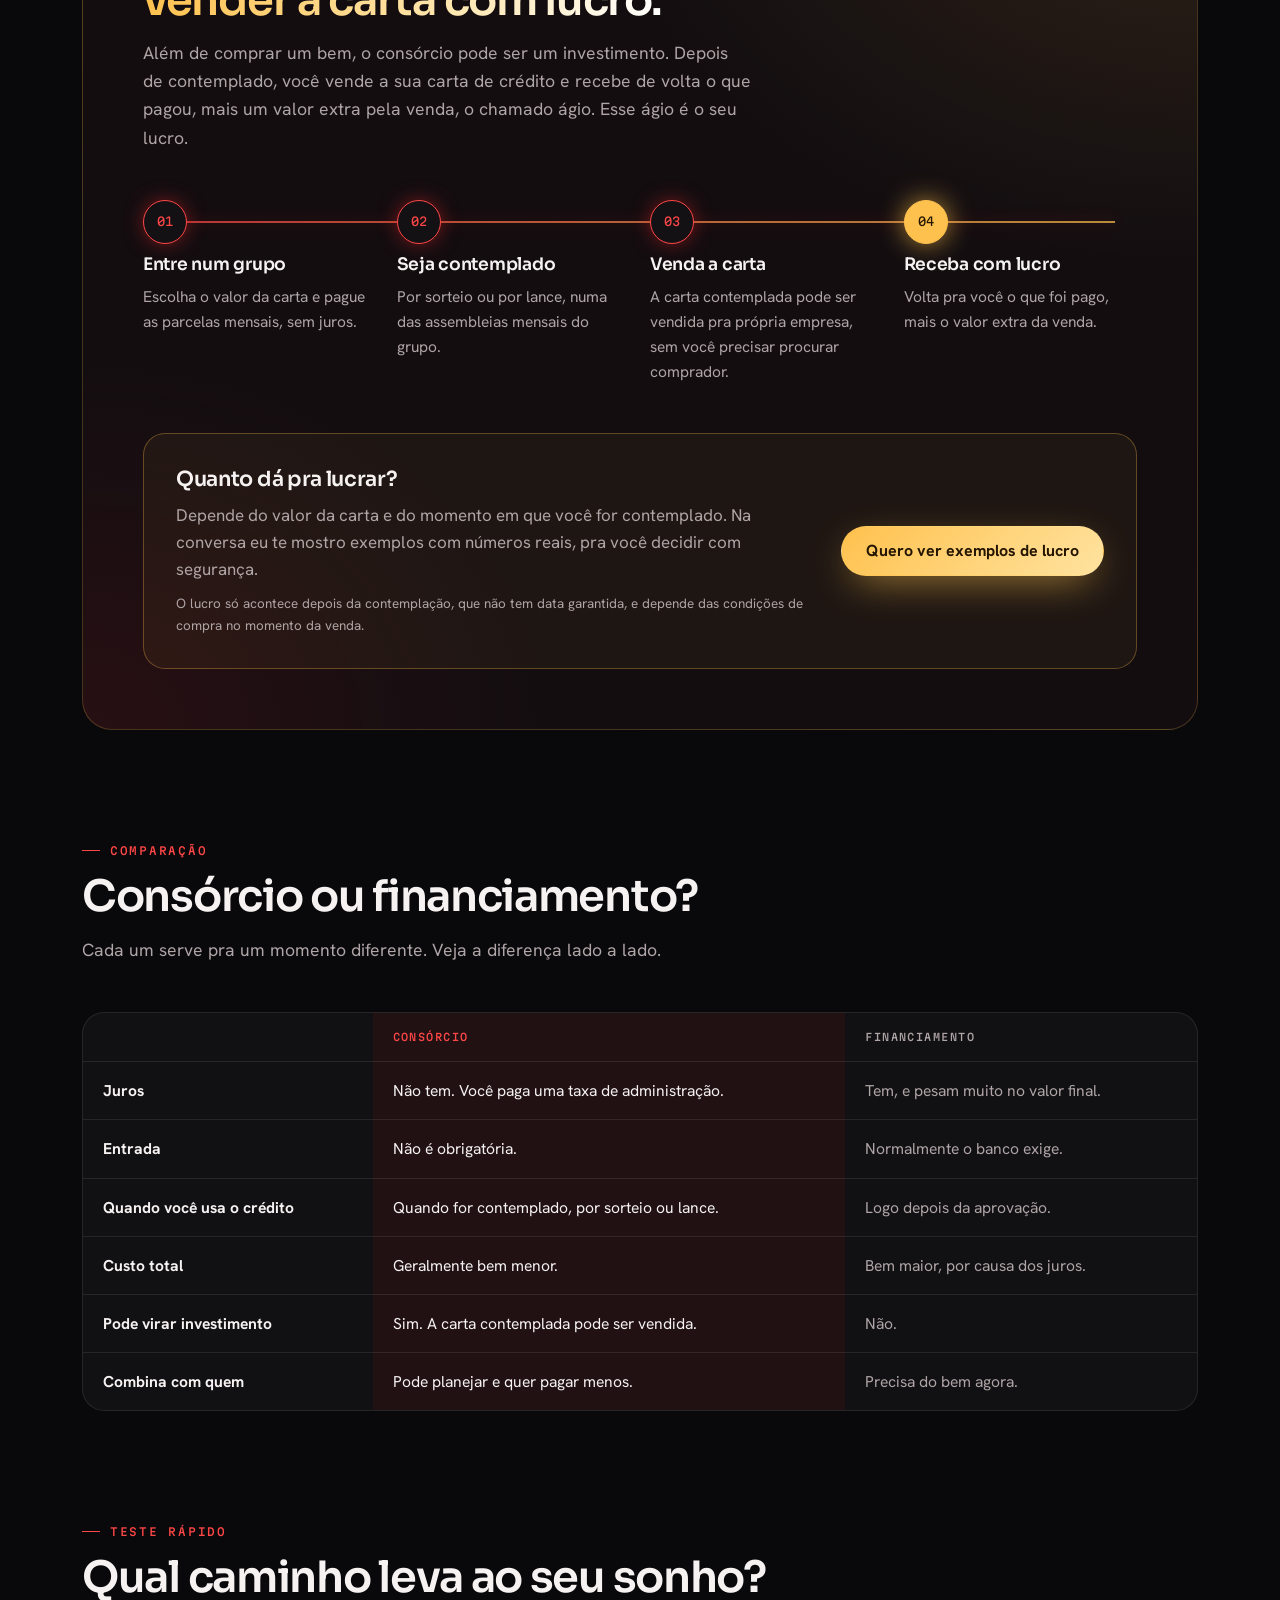
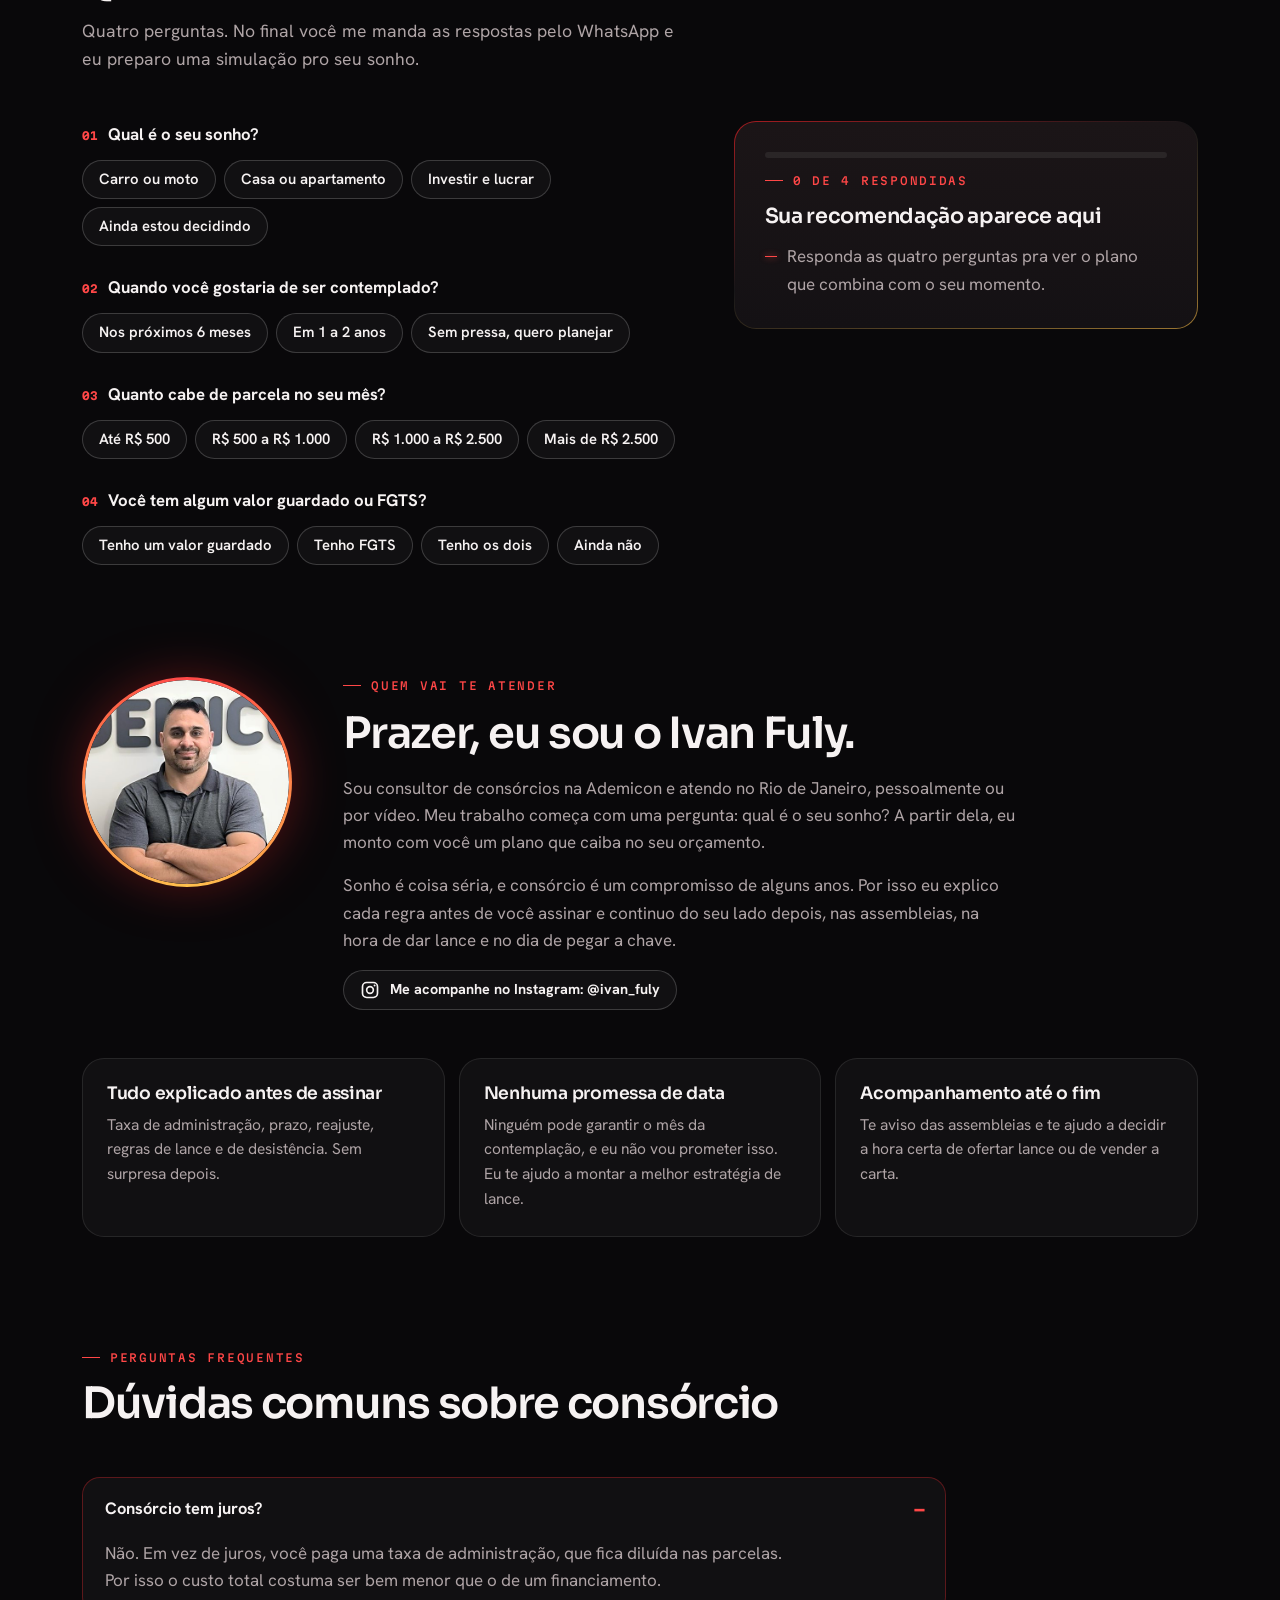
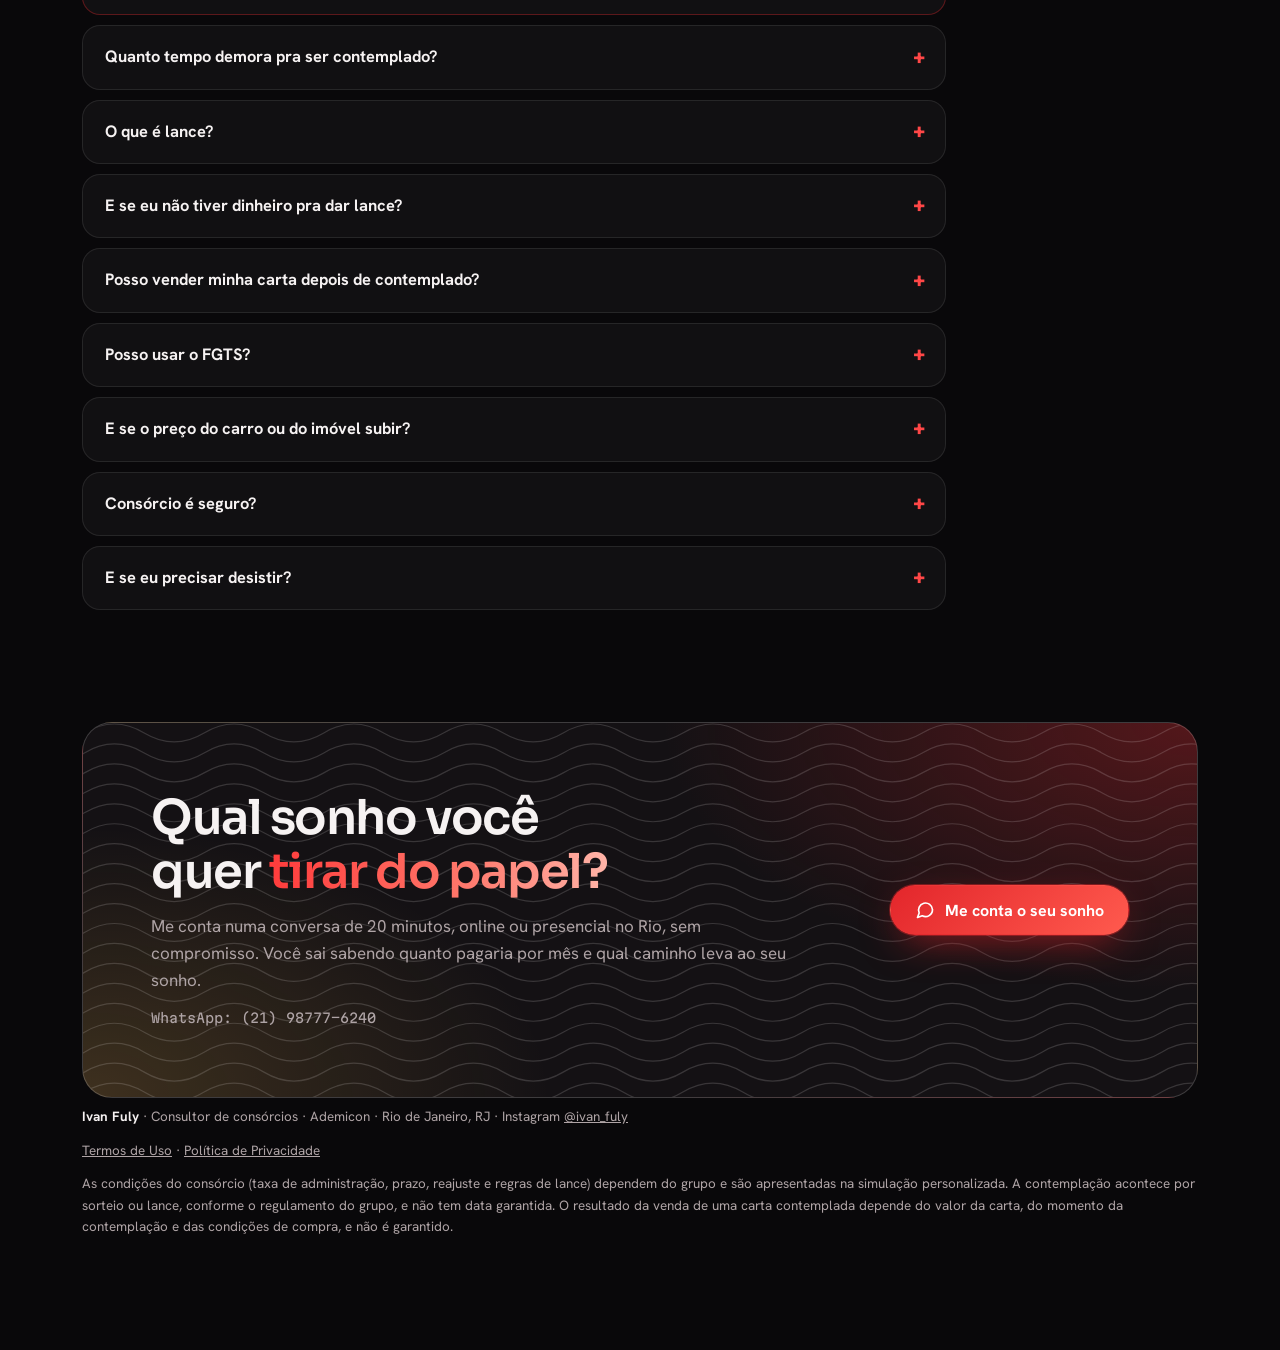
==== commit 4627cfb8: "Páginas de Termos, Privacidade e conexão com o TikTok A TikTok exige Termos de Uso, Política de Priv" ====
--- a/index.html
+++ b/index.html
@@ -1029,6 +1029,7 @@
 
 <footer class="wrap rodape">
   <p><strong>Ivan Fuly</strong> · Consultor de consórcios · Ademicon · Rio de Janeiro, RJ · Instagram <a href="https://www.instagram.com/ivan_fuly/" target="_blank" rel="noopener">@ivan_fuly</a></p>
+  <p><a href="termos/">Termos de Uso</a> · <a href="privacidade/">Política de Privacidade</a></p>
   <p>As condições do consórcio (taxa de administração, prazo, reajuste e regras de lance) dependem do grupo e são apresentadas na simulação personalizada. A contemplação acontece por sorteio ou lance, conforme o regulamento do grupo, e não tem data garantida. O resultado da venda de uma carta contemplada depende do valor da carta, do momento da contemplação e das condições de compra, e não é garantido.</p>
 </footer>
 
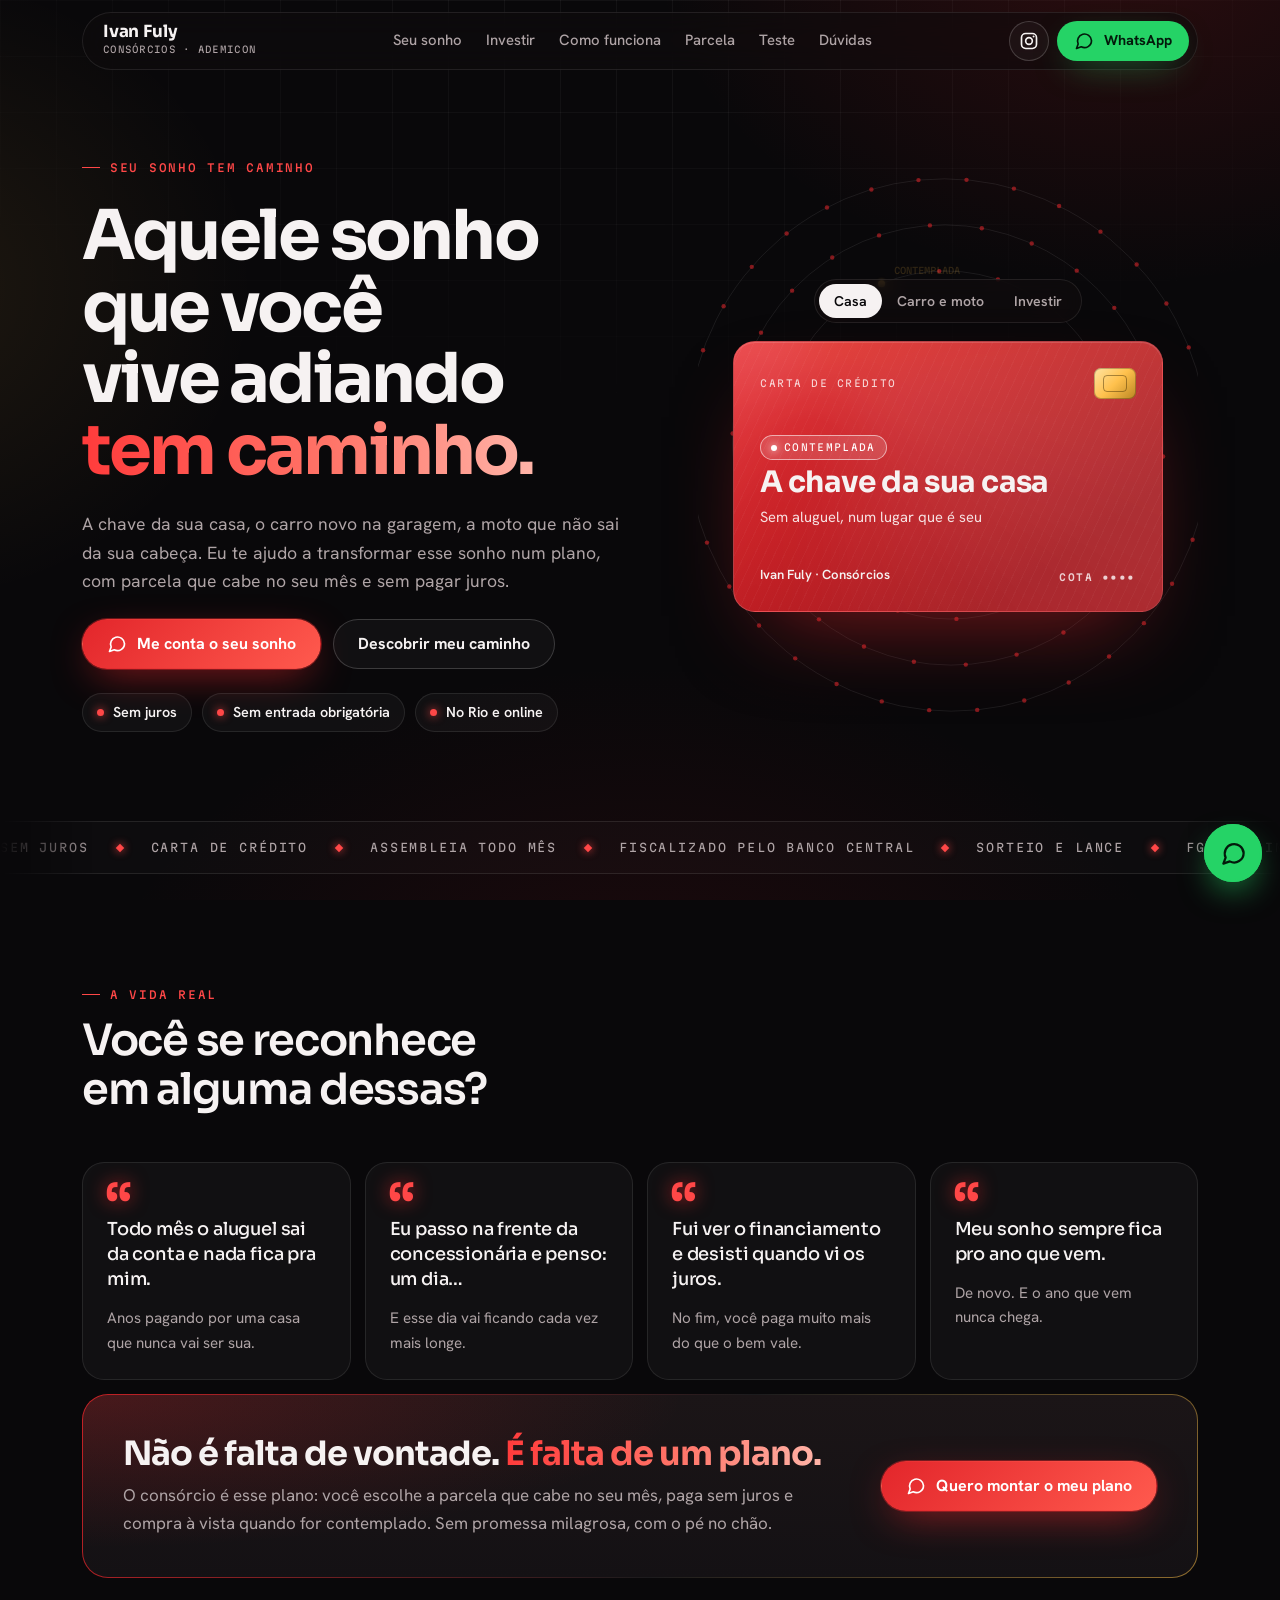
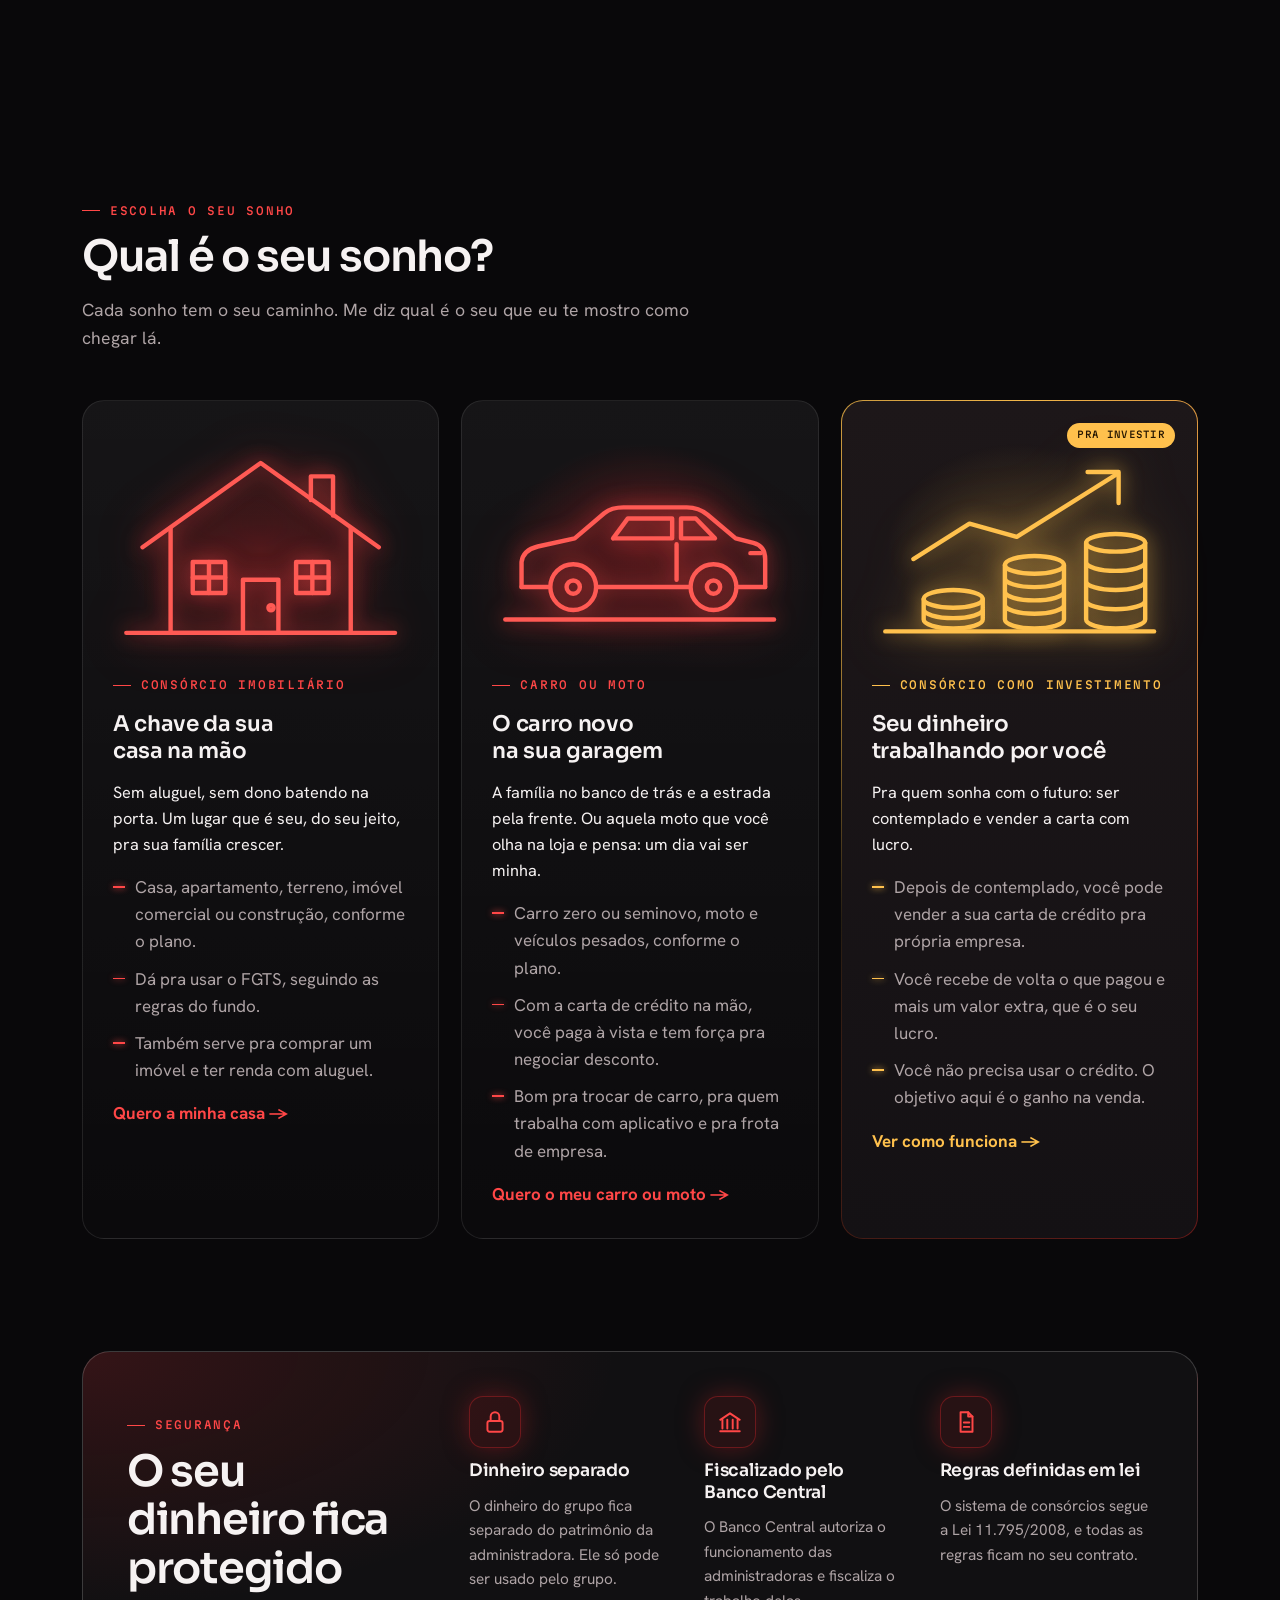
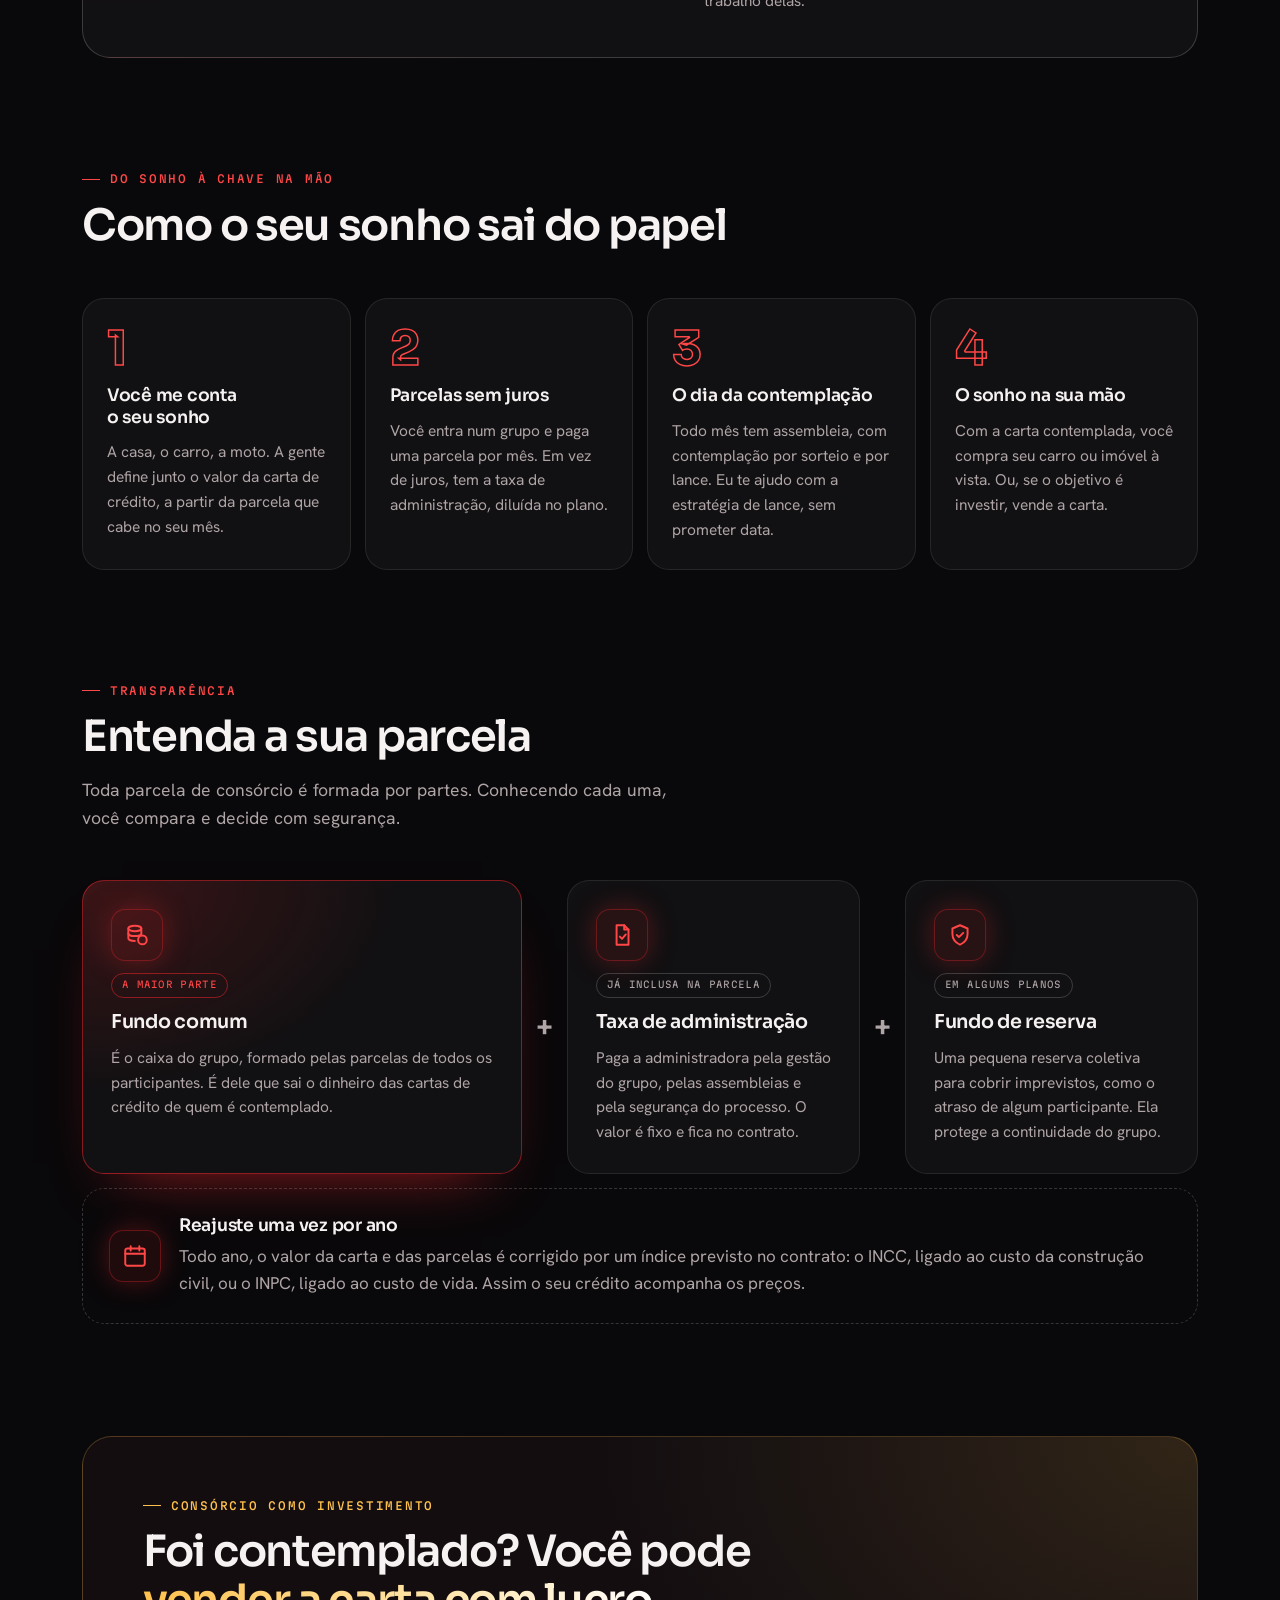
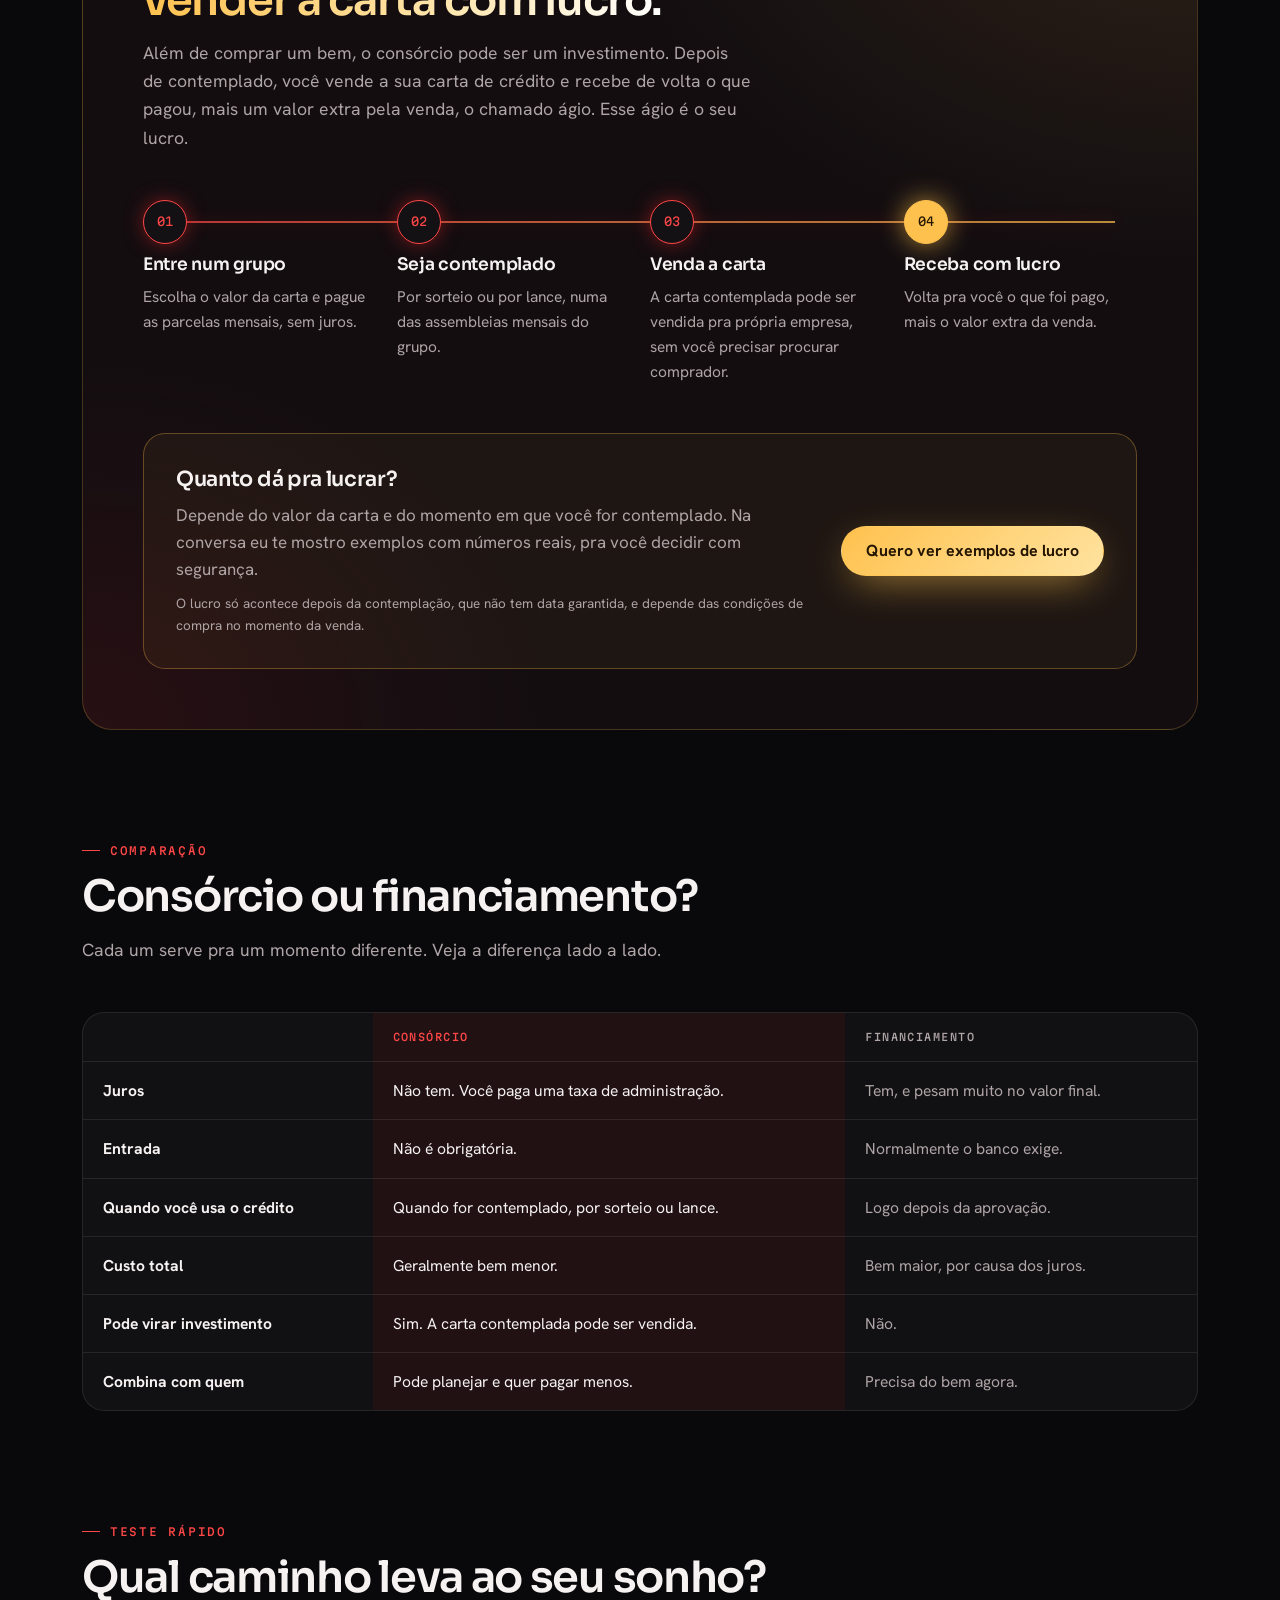
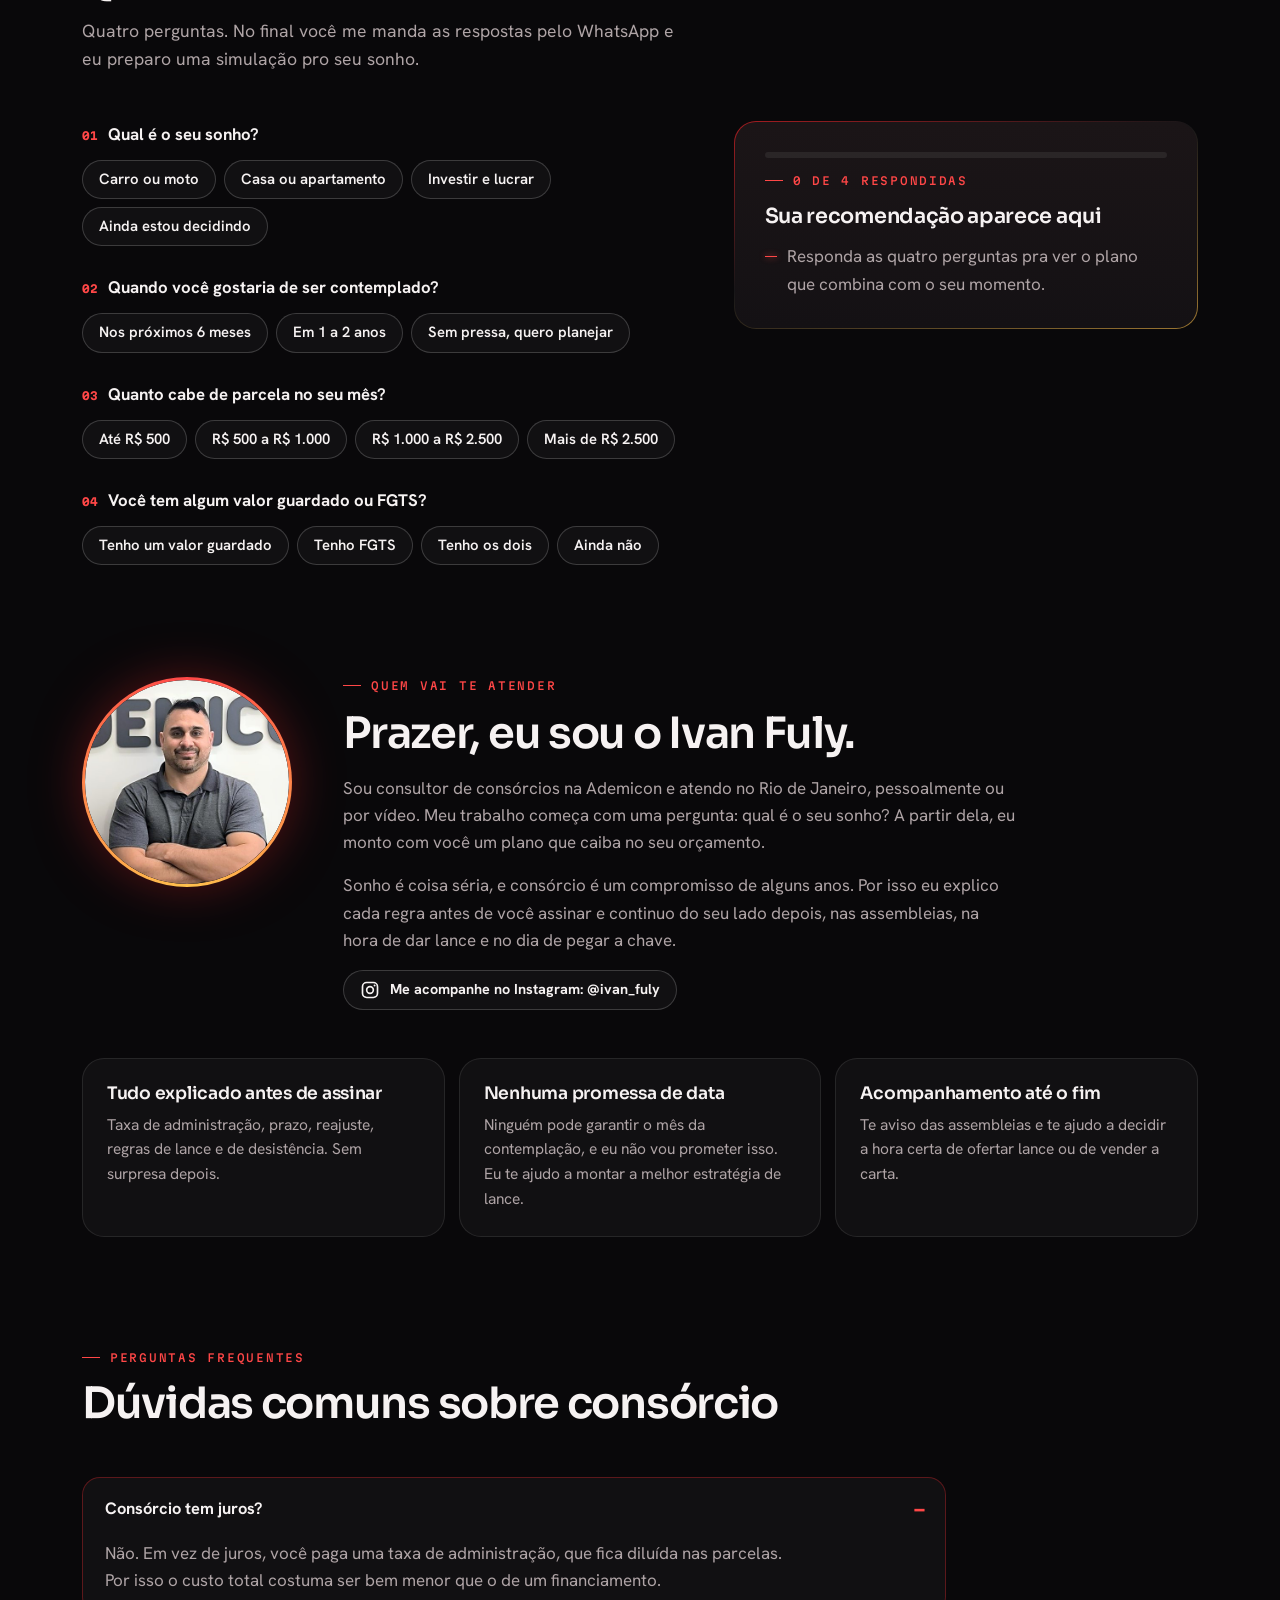
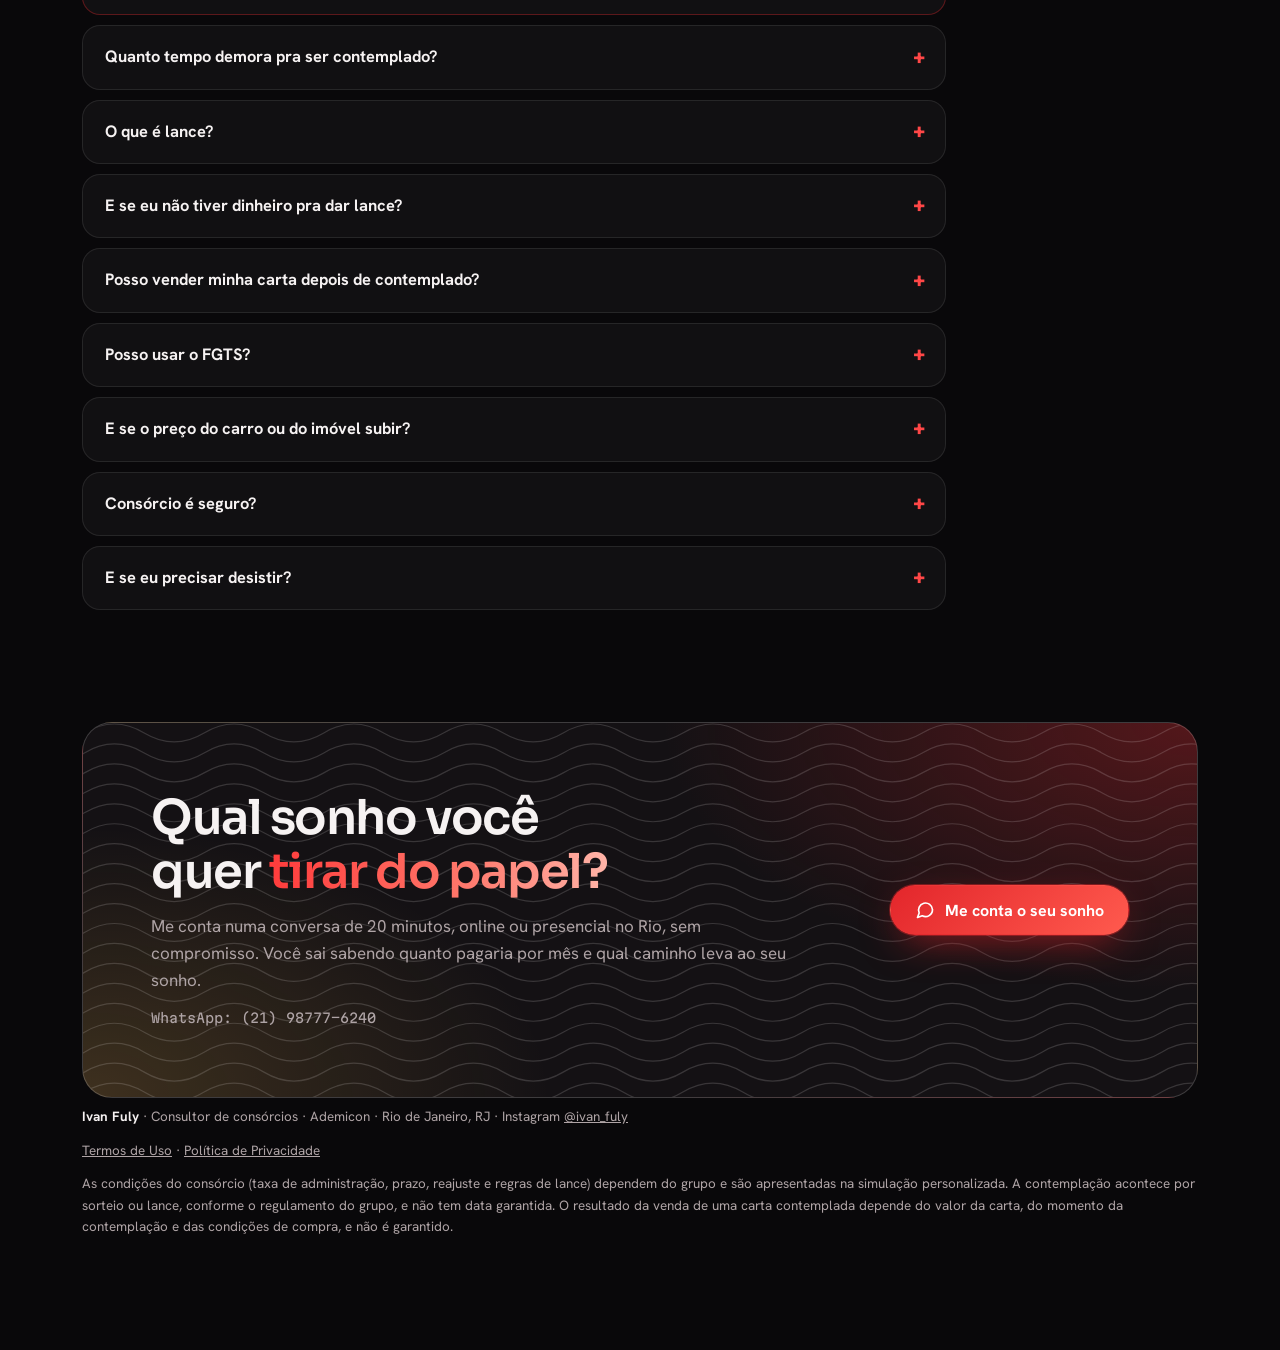
==== commit 88f6a579: "Mensagem do WhatsApp diz de qual anúncio a pessoa veio Links dos anúncios com ?anuncio=casa, juros o" ====
--- a/index.html
+++ b/index.html
@@ -1293,10 +1293,20 @@
   quiz: () => ["Olá, Ivan! Fiz o teste no seu site:", ...QUIZ.map((q) => `• ${q.curto}: ${rotulo(q.id)}`), "Quero uma simulação."].join("\n"),
 };
 
+// Quem chega por um anúncio (?anuncio=casa) já conta na mensagem de qual anúncio veio.
+const ANUNCIOS = { casa: "casa própria", juros: "consórcio sem juros", sonho: "tirar o sonho do papel" };
+const ANUNCIO = ANUNCIOS[new URLSearchParams(location.search).get("anuncio")];
+
+function comAnuncio(texto) {
+  if (!ANUNCIO) return texto;
+  const resto = texto.replace(/^Olá, Ivan! (Vi seu site e )?/, "");
+  return `Olá, Ivan! Vi seu anúncio sobre ${ANUNCIO}. ${resto.charAt(0).toUpperCase()}${resto.slice(1)}`;
+}
+
 function refreshWa() {
   if (!WHATSAPP_NUMBER) return;
   document.querySelectorAll("[data-wa]").forEach((a) => {
-    a.href = `https://wa.me/${WHATSAPP_NUMBER}?text=${encodeURIComponent(MENSAGENS[a.dataset.wa]())}`;
+    a.href = `https://wa.me/${WHATSAPP_NUMBER}?text=${encodeURIComponent(comAnuncio(MENSAGENS[a.dataset.wa]()))}`;
     a.target = "_blank";
     a.rel = "noopener";
   });
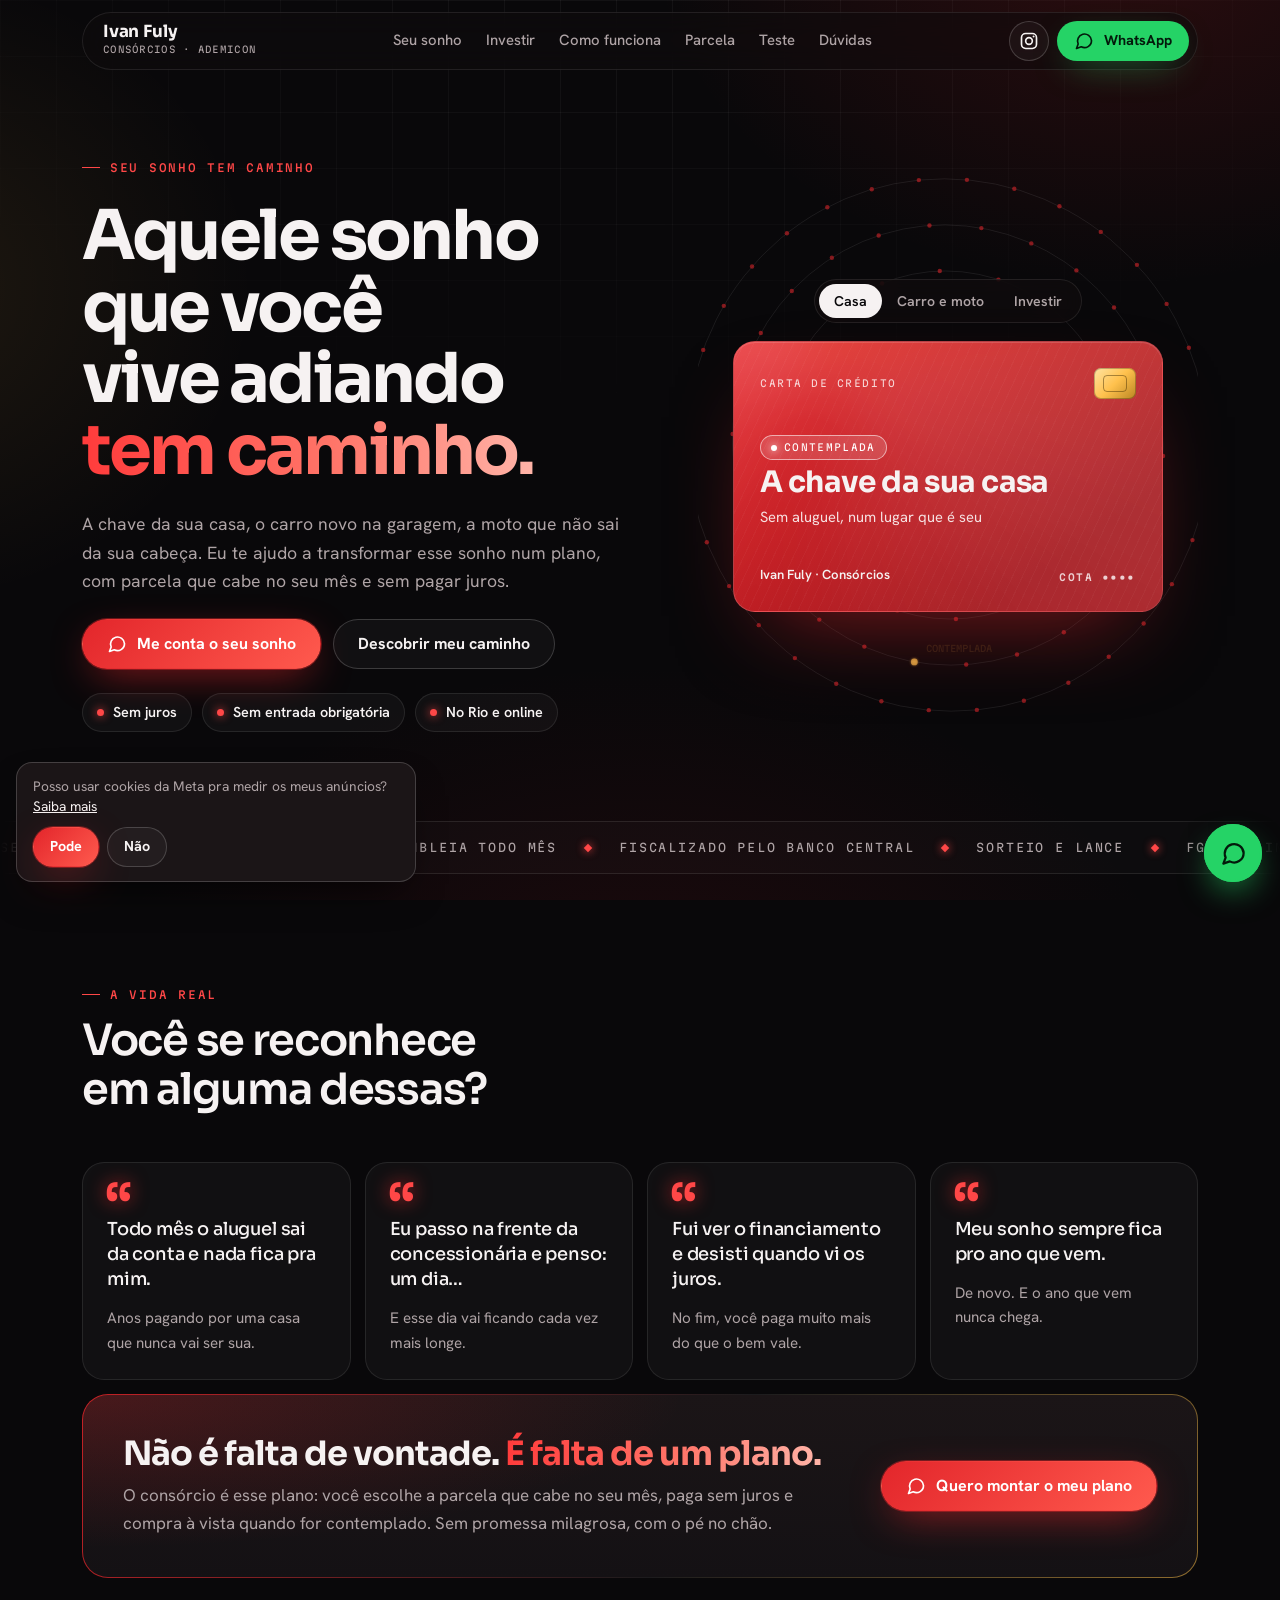
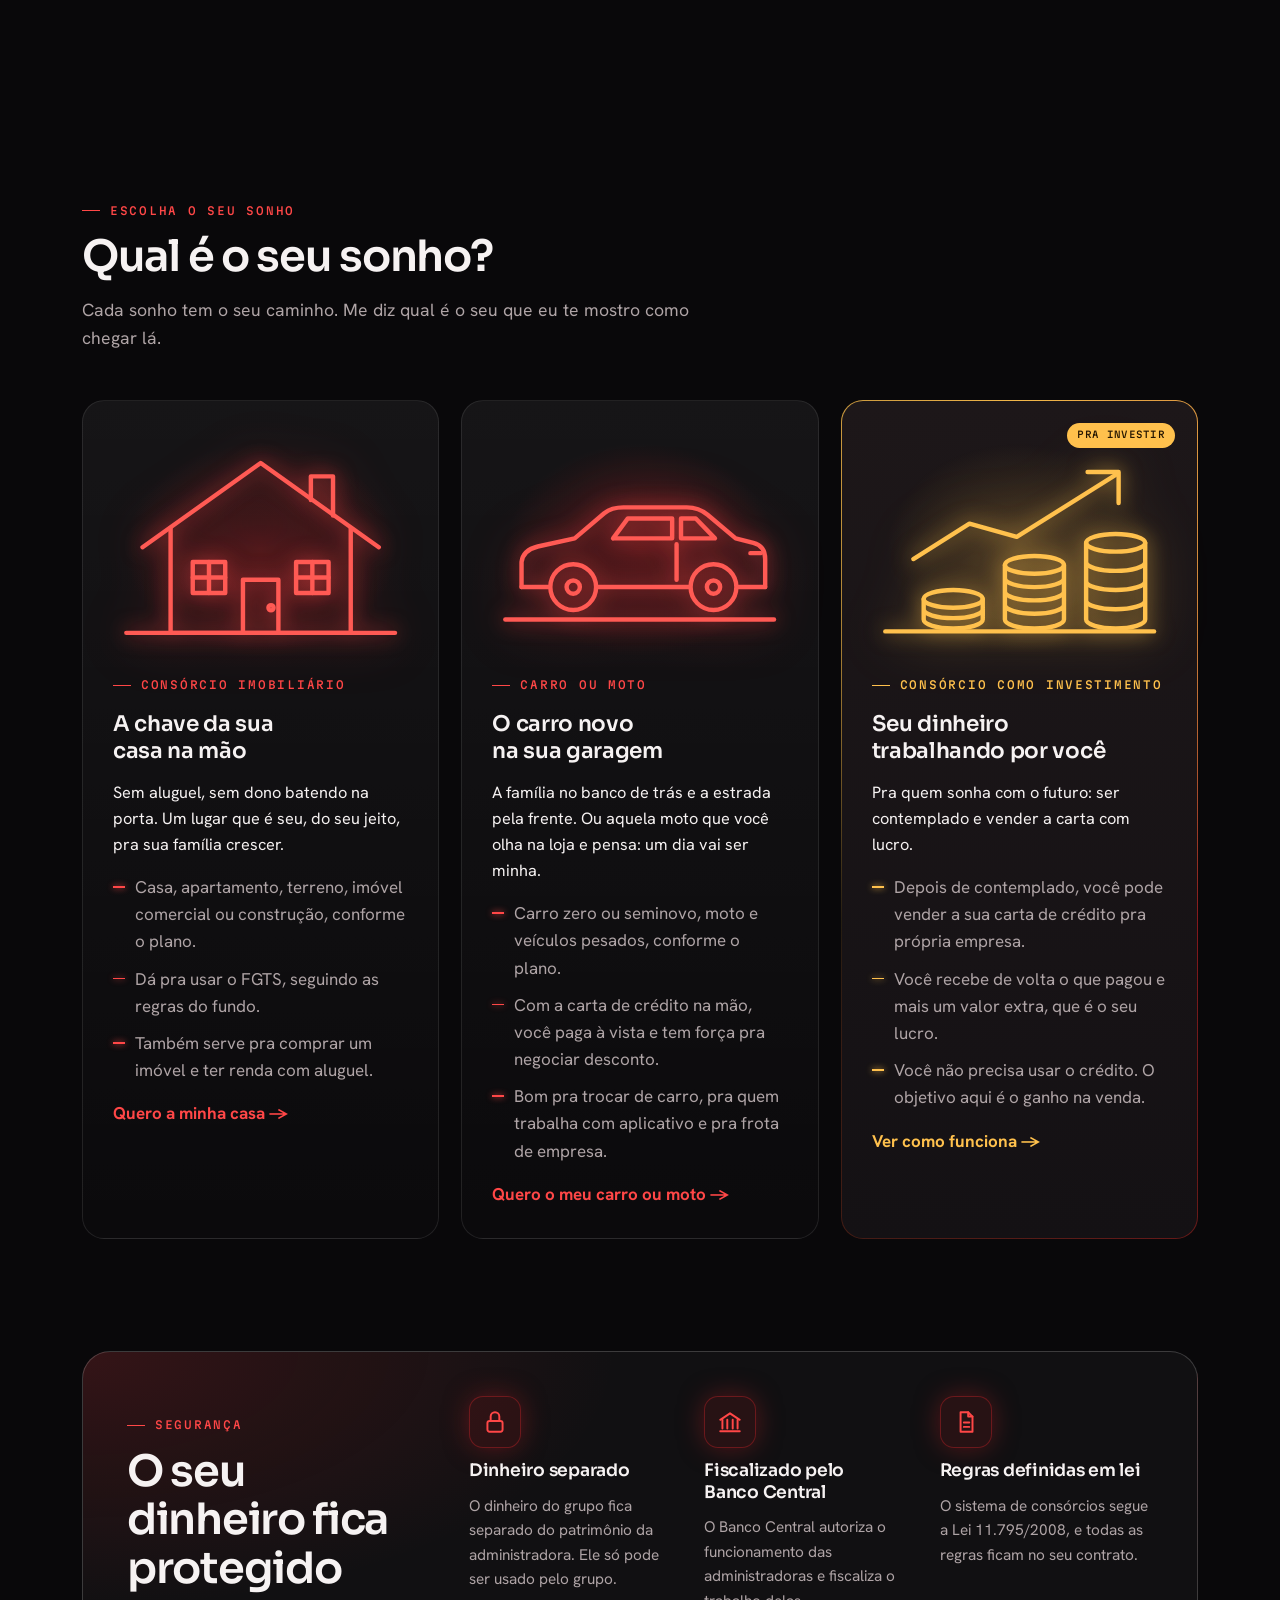
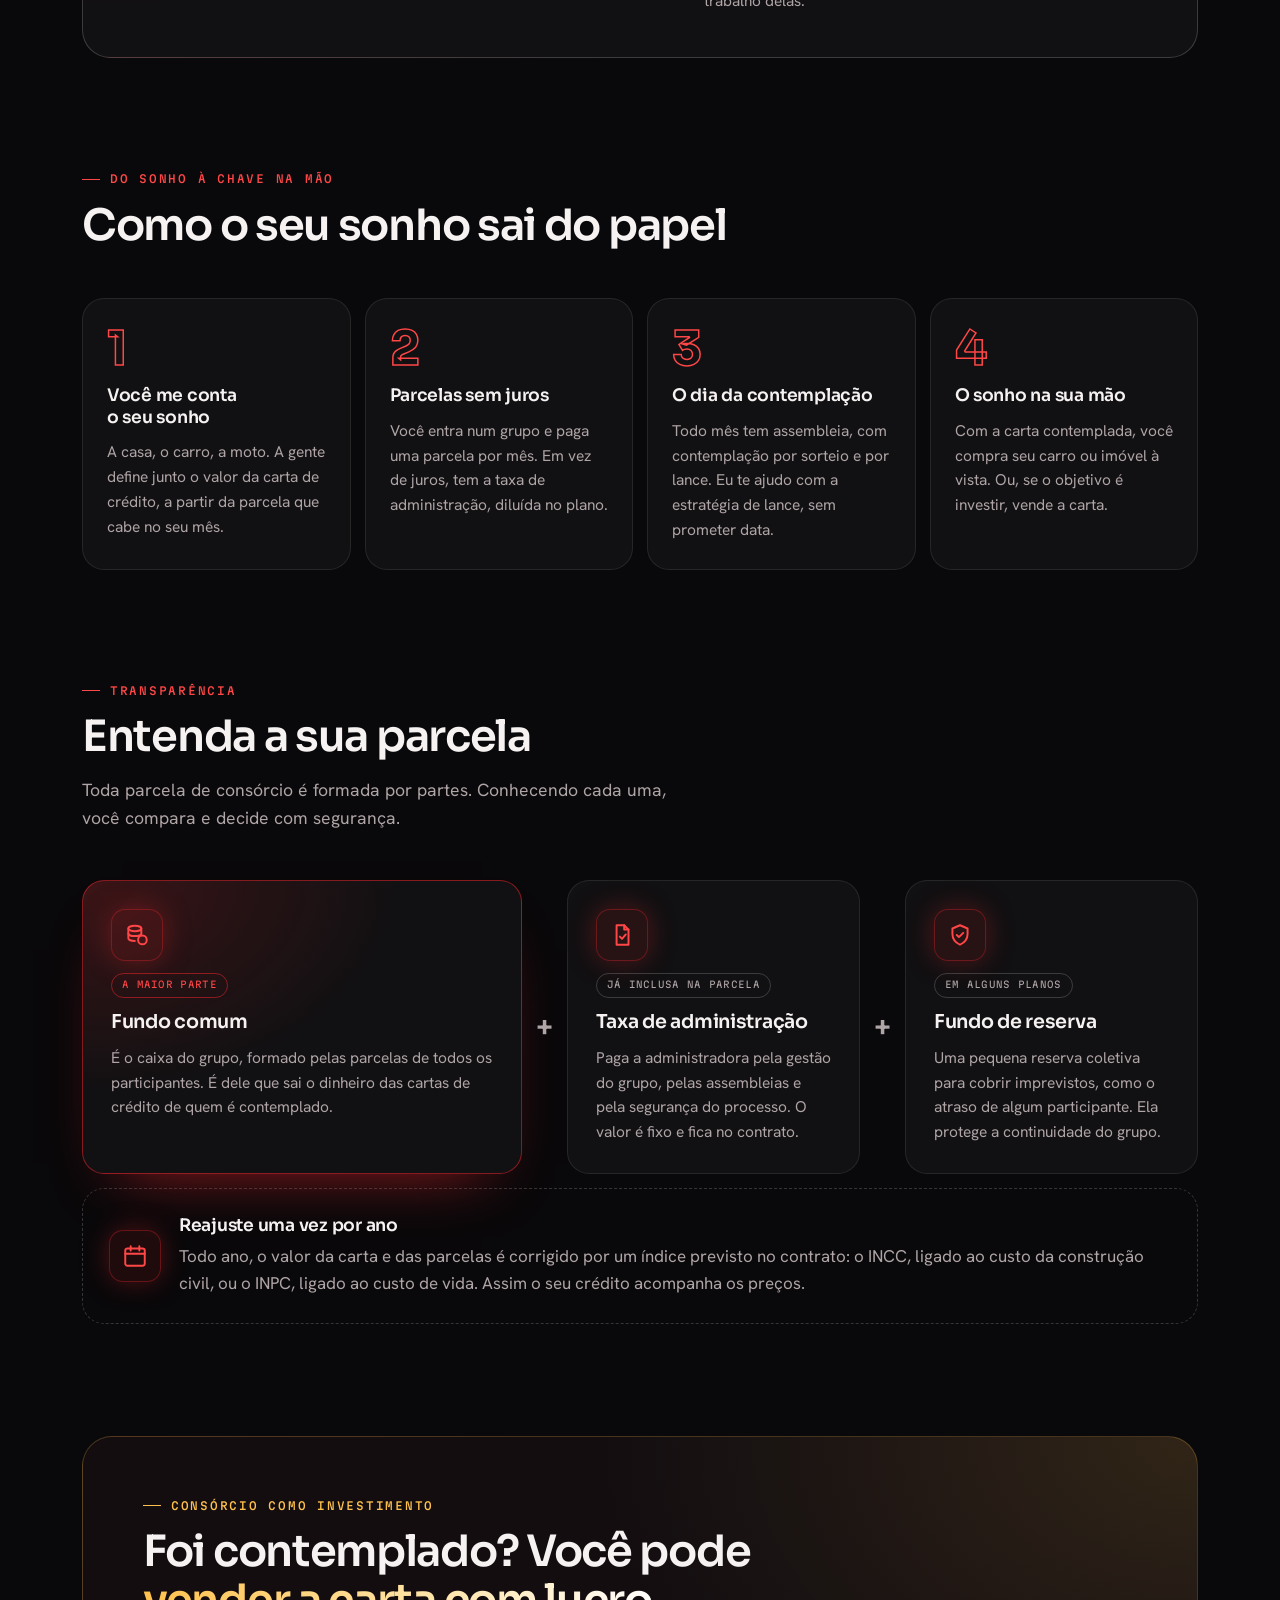
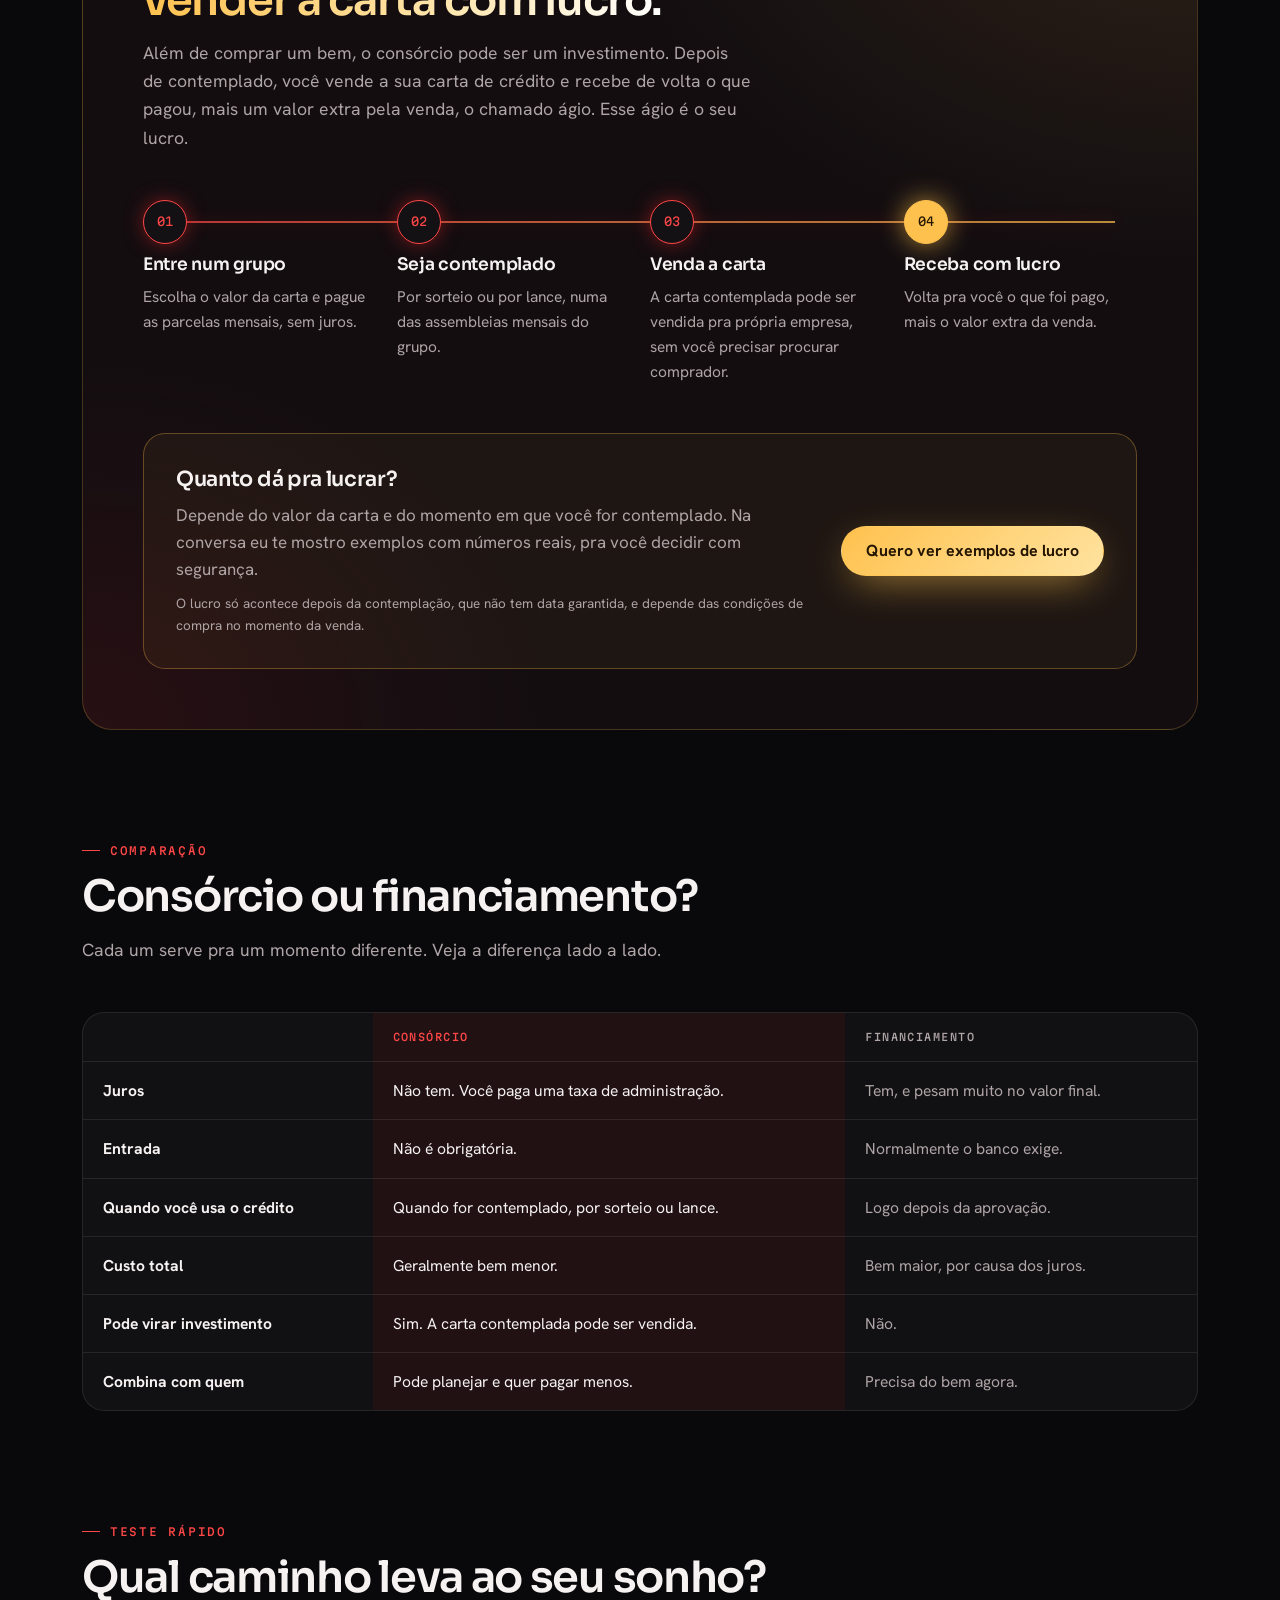
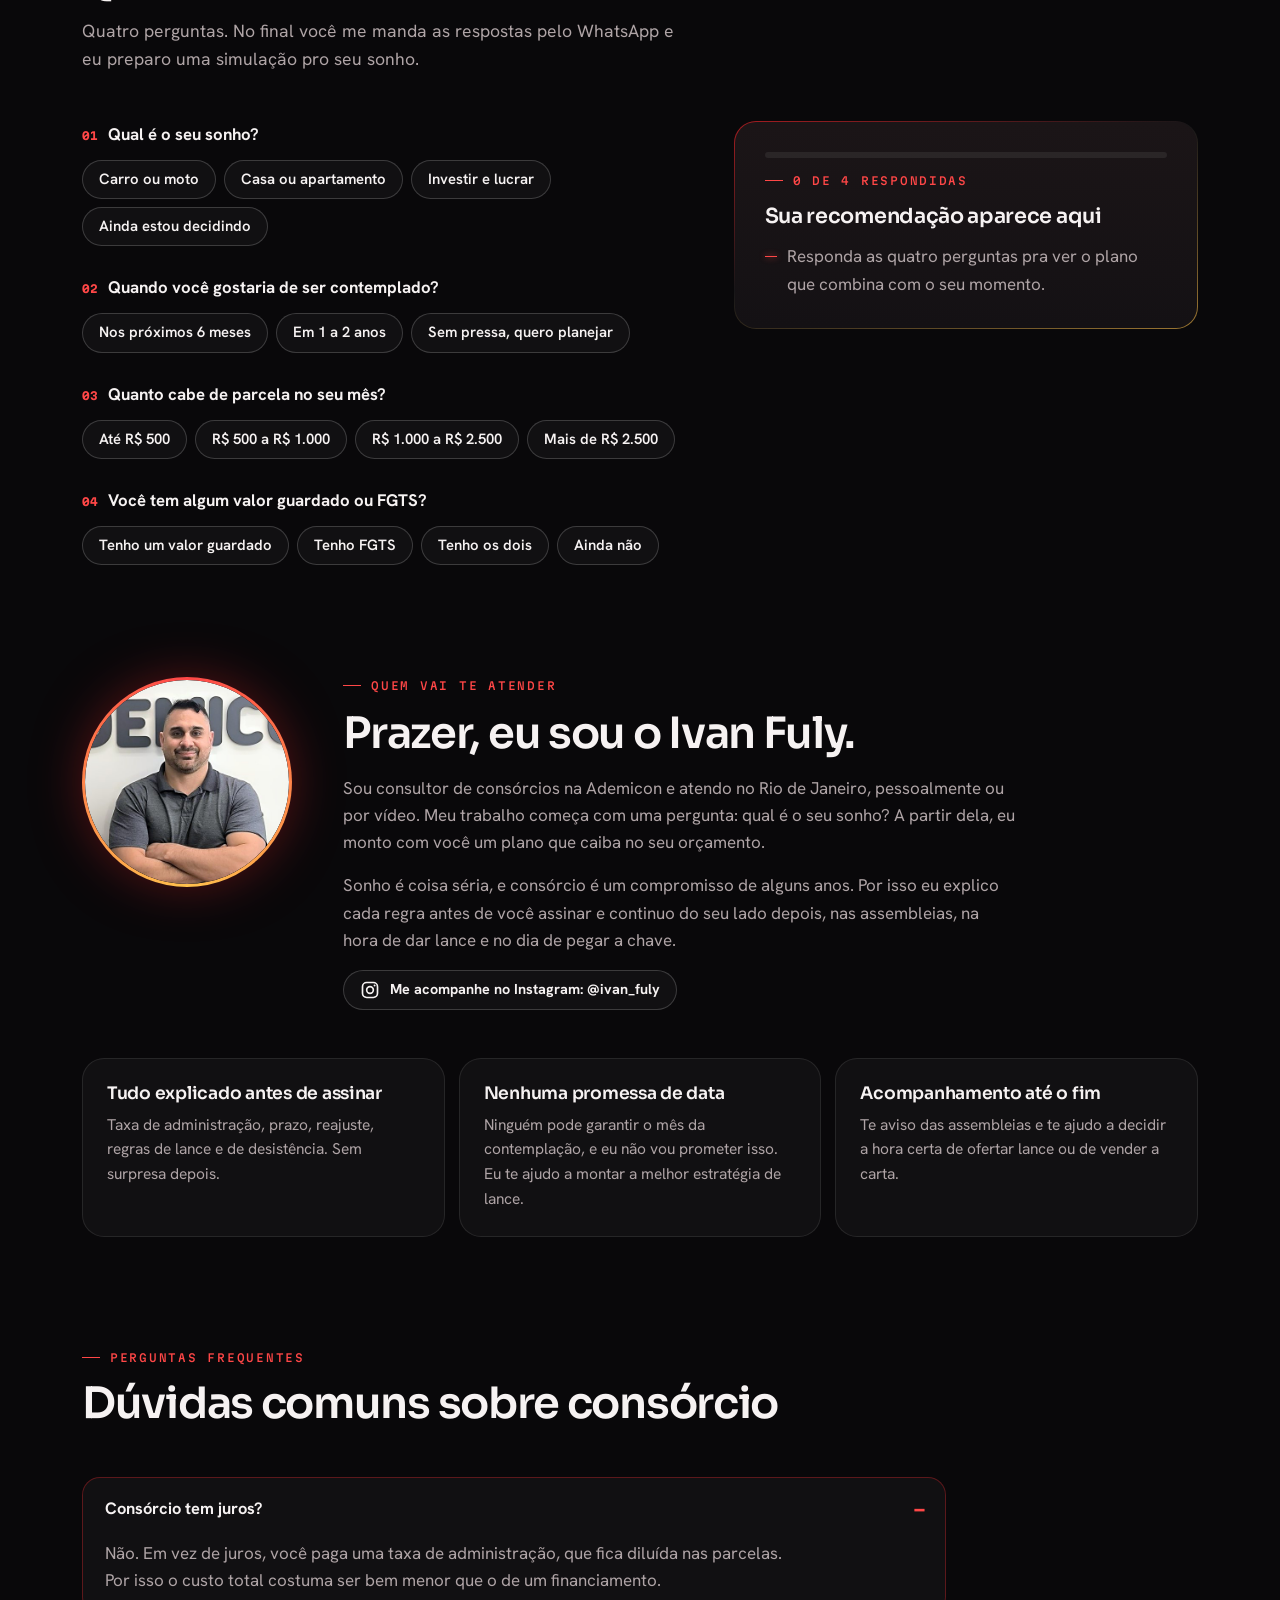
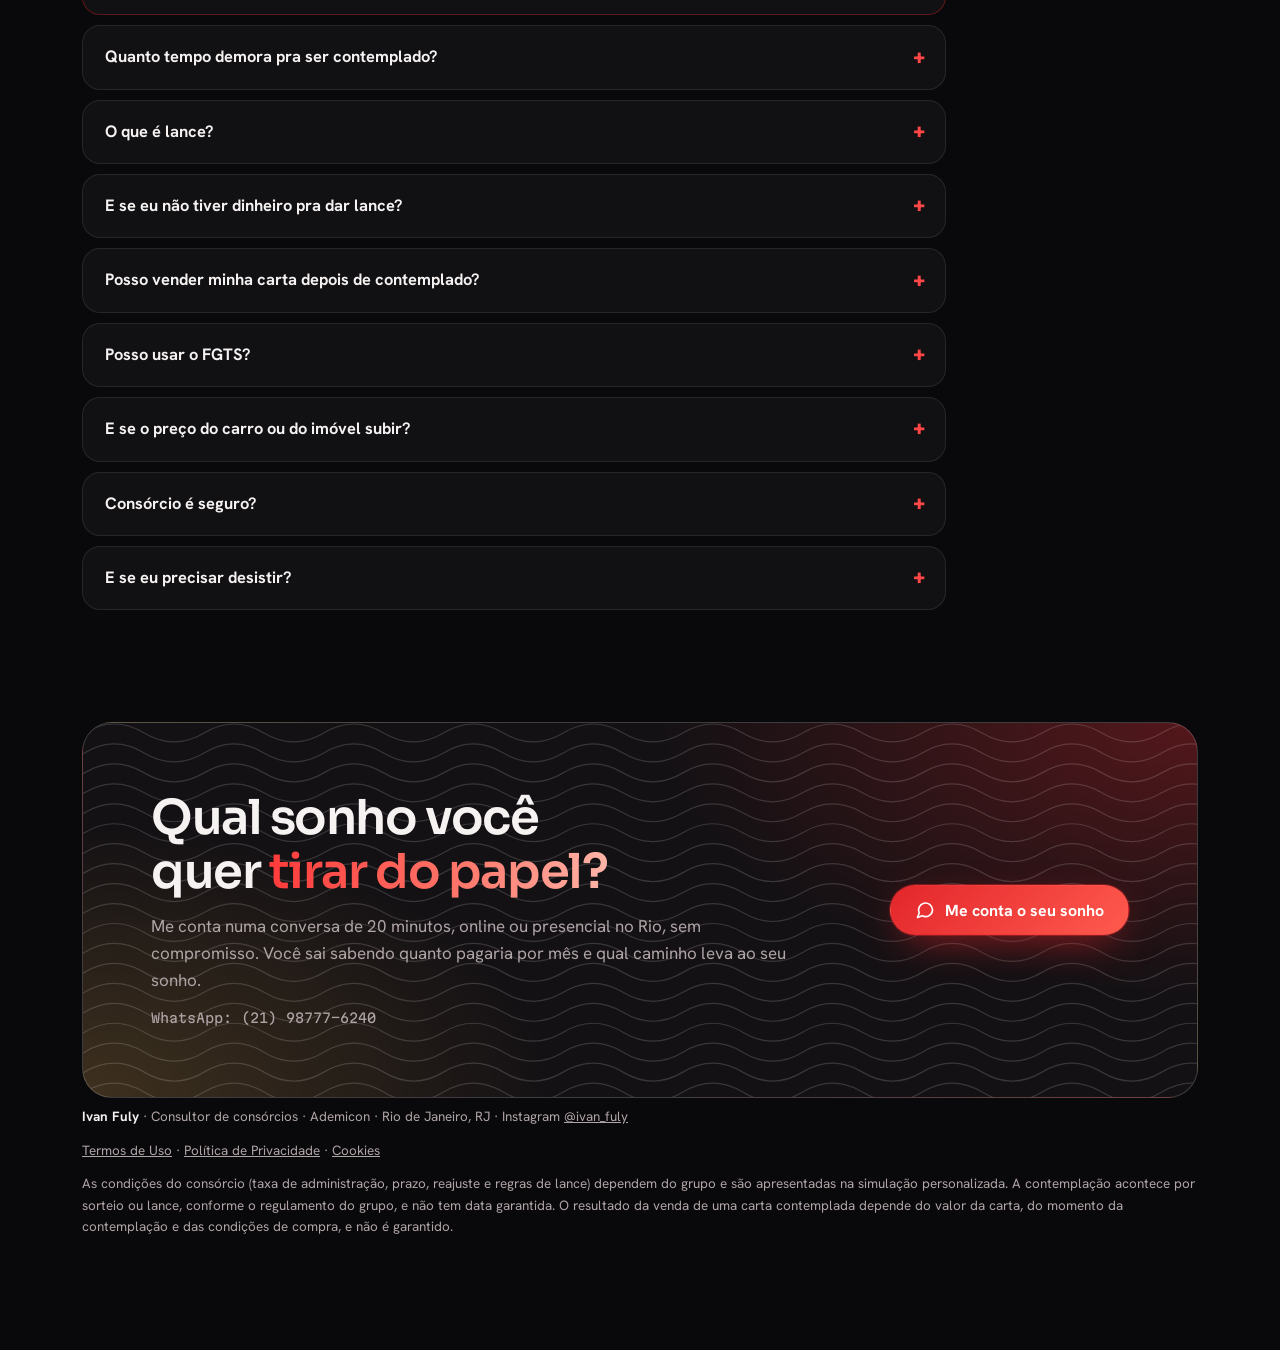
==== commit ba3417a1: "Instala o Pixel da Meta no site, com aviso de cookies O pixel só carrega depois que o visitante acei" ====
--- a/index.html
+++ b/index.html
@@ -531,6 +531,21 @@
   padding: 12px 18px; border-radius: 14px; border: 1px solid var(--line-2);
   background: #1B1517; color: var(--ink); font-weight: 600; font-size: .95rem; text-align: center;
 }
+/* Aviso de cookies: pequeno, no canto, sem tapar o botão do WhatsApp */
+.cookies {
+  position: fixed; z-index: 25;
+  left: calc(16px + env(safe-area-inset-left, 0px));
+  right: calc(92px + env(safe-area-inset-right, 0px));
+  bottom: calc(18px + env(safe-area-inset-bottom, 0px));
+  max-width: 400px; display: grid; gap: 10px; padding: 14px 16px; border-radius: 16px;
+  border: 1px solid var(--line-2); background: #1B1517; font-size: .86rem; line-height: 1.45;
+  box-shadow: 0 18px 40px -16px rgba(0, 0, 0, .8);
+}
+.cookies[hidden] { display: none; }
+.cookies p { margin: 0; color: var(--muted); }
+.cookies a { color: var(--ink); }
+.cookies-acoes { display: flex; gap: 8px; }
+.link-cookies { padding: 0; border: 0; background: none; color: inherit; font: inherit; text-decoration: underline; cursor: pointer; }
 
 @media (max-width: 980px) {
   .nav { display: none; }
@@ -1029,12 +1044,19 @@
 
 <footer class="wrap rodape">
   <p><strong>Ivan Fuly</strong> · Consultor de consórcios · Ademicon · Rio de Janeiro, RJ · Instagram <a href="https://www.instagram.com/ivan_fuly/" target="_blank" rel="noopener">@ivan_fuly</a></p>
-  <p><a href="termos/">Termos de Uso</a> · <a href="privacidade/">Política de Privacidade</a></p>
+  <p><a href="termos/">Termos de Uso</a> · <a href="privacidade/">Política de Privacidade</a> · <button type="button" class="link-cookies" id="cookiesAbrir">Cookies</button></p>
   <p>As condições do consórcio (taxa de administração, prazo, reajuste e regras de lance) dependem do grupo e são apresentadas na simulação personalizada. A contemplação acontece por sorteio ou lance, conforme o regulamento do grupo, e não tem data garantida. O resultado da venda de uma carta contemplada depende do valor da carta, do momento da contemplação e das condições de compra, e não é garantido.</p>
 </footer>
 
 <a class="wa-float" data-wa="geral" href="#contato" aria-label="Falar com o Ivan no WhatsApp"><svg aria-hidden="true"><use href="#i-chat"/></svg></a>
 <div class="toast" id="toast" role="status" hidden></div>
+<div class="cookies" id="cookies" role="region" aria-label="Aviso de cookies" hidden>
+  <p>Posso usar cookies da Meta pra medir os meus anúncios? <a href="privacidade/">Saiba mais</a></p>
+  <div class="cookies-acoes">
+    <button type="button" class="btn btn-primary btn-sm" id="cookiesSim">Pode</button>
+    <button type="button" class="btn btn-ghost btn-sm" id="cookiesNao">Não</button>
+  </div>
+</div>
 
 <script>
 // Número do WhatsApp com DDI 55 e DDD, só números. Ex.: "5521912345678"
@@ -1339,6 +1361,77 @@
   $("numeroTxt").hidden = false;
 }
 
+/* ---------- Pixel da Meta (só depois que o visitante deixa) ---------- */
+// Conta quantas pessoas chegaram ao site e quantas tocaram no WhatsApp. Não mexe nos anúncios.
+const PIXEL_ID = "1014294278231001";
+const CHAVE_COOKIES = "cookies-meta";
+let pixelLiberado = false;
+let respondeuCookies = false;
+
+function escolhaCookies() {
+  try { return localStorage.getItem(CHAVE_COOKIES); } catch (e) { return null; }
+}
+
+function guardarEscolhaCookies(valor) {
+  try { localStorage.setItem(CHAVE_COOKIES, valor); } catch (e) { /* aba anônima: pergunta de novo na próxima visita */ }
+}
+
+function ligarPixel() {
+  pixelLiberado = true;
+  if (window.fbq) {
+    window.fbq("consent", "grant");
+    return;
+  }
+  // Código padrão do Pixel da Meta.
+  const f = window.fbq = function () {
+    f.callMethod ? f.callMethod.apply(f, arguments) : f.queue.push(arguments);
+  };
+  if (!window._fbq) window._fbq = f;
+  f.push = f;
+  f.loaded = true;
+  f.version = "2.0";
+  f.queue = [];
+  const script = document.createElement("script");
+  script.async = true;
+  script.src = "https://connect.facebook.net/en_US/fbevents.js";
+  document.head.appendChild(script);
+  f("init", PIXEL_ID);
+  f("track", "PageView");
+}
+
+$("cookiesSim").addEventListener("click", () => {
+  respondeuCookies = true;
+  guardarEscolhaCookies("sim");
+  $("cookies").hidden = true;
+  ligarPixel();
+});
+$("cookiesNao").addEventListener("click", () => {
+  respondeuCookies = true;
+  pixelLiberado = false;
+  guardarEscolhaCookies("nao");
+  $("cookies").hidden = true;
+  if (window.fbq) fbq("consent", "revoke");
+});
+$("cookiesAbrir").addEventListener("click", () => { $("cookies").hidden = false; });
+
+document.addEventListener("click", (e) => {
+  const link = e.target.closest("[data-wa]");
+  if (link && WHATSAPP_NUMBER && pixelLiberado) {
+    fbq("track", "Contact", { content_name: link.dataset.wa, content_category: ANUNCIO || "site" });
+  }
+});
+
+// O aviso só aparece quando a pessoa começa a rolar a página, pra não tapar o botão principal logo de cara.
+function mostrarAvisoCookies() {
+  if (!respondeuCookies && !escolhaCookies()) $("cookies").hidden = false;
+}
+
+if (escolhaCookies() === "sim") ligarPixel();
+else if (!escolhaCookies()) {
+  window.addEventListener("scroll", mostrarAvisoCookies, { once: true, passive: true });
+  setTimeout(mostrarAvisoCookies, 8000);
+}
+
 /* ---------- Ondas do calçadão de Copacabana ---------- */
 function desenharOndas() {
   document.querySelectorAll(".ondas").forEach((svg) => {
